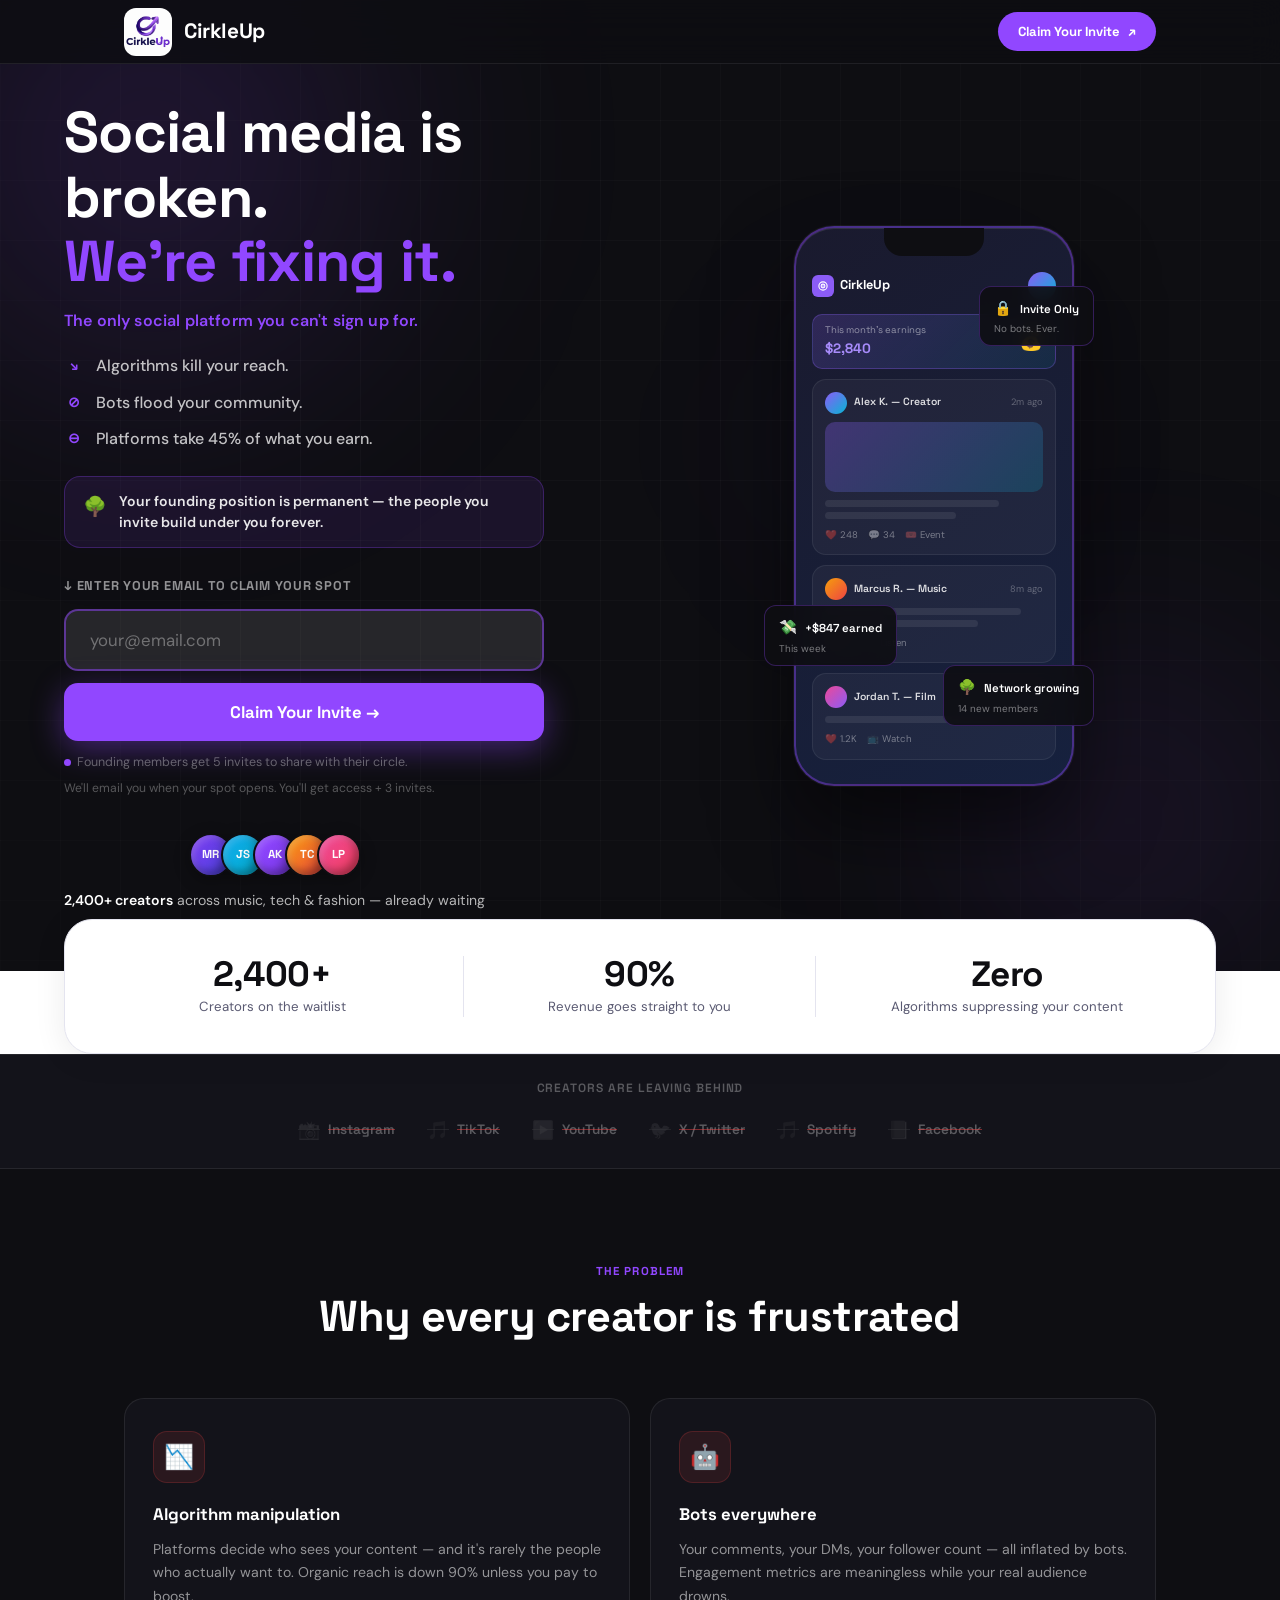
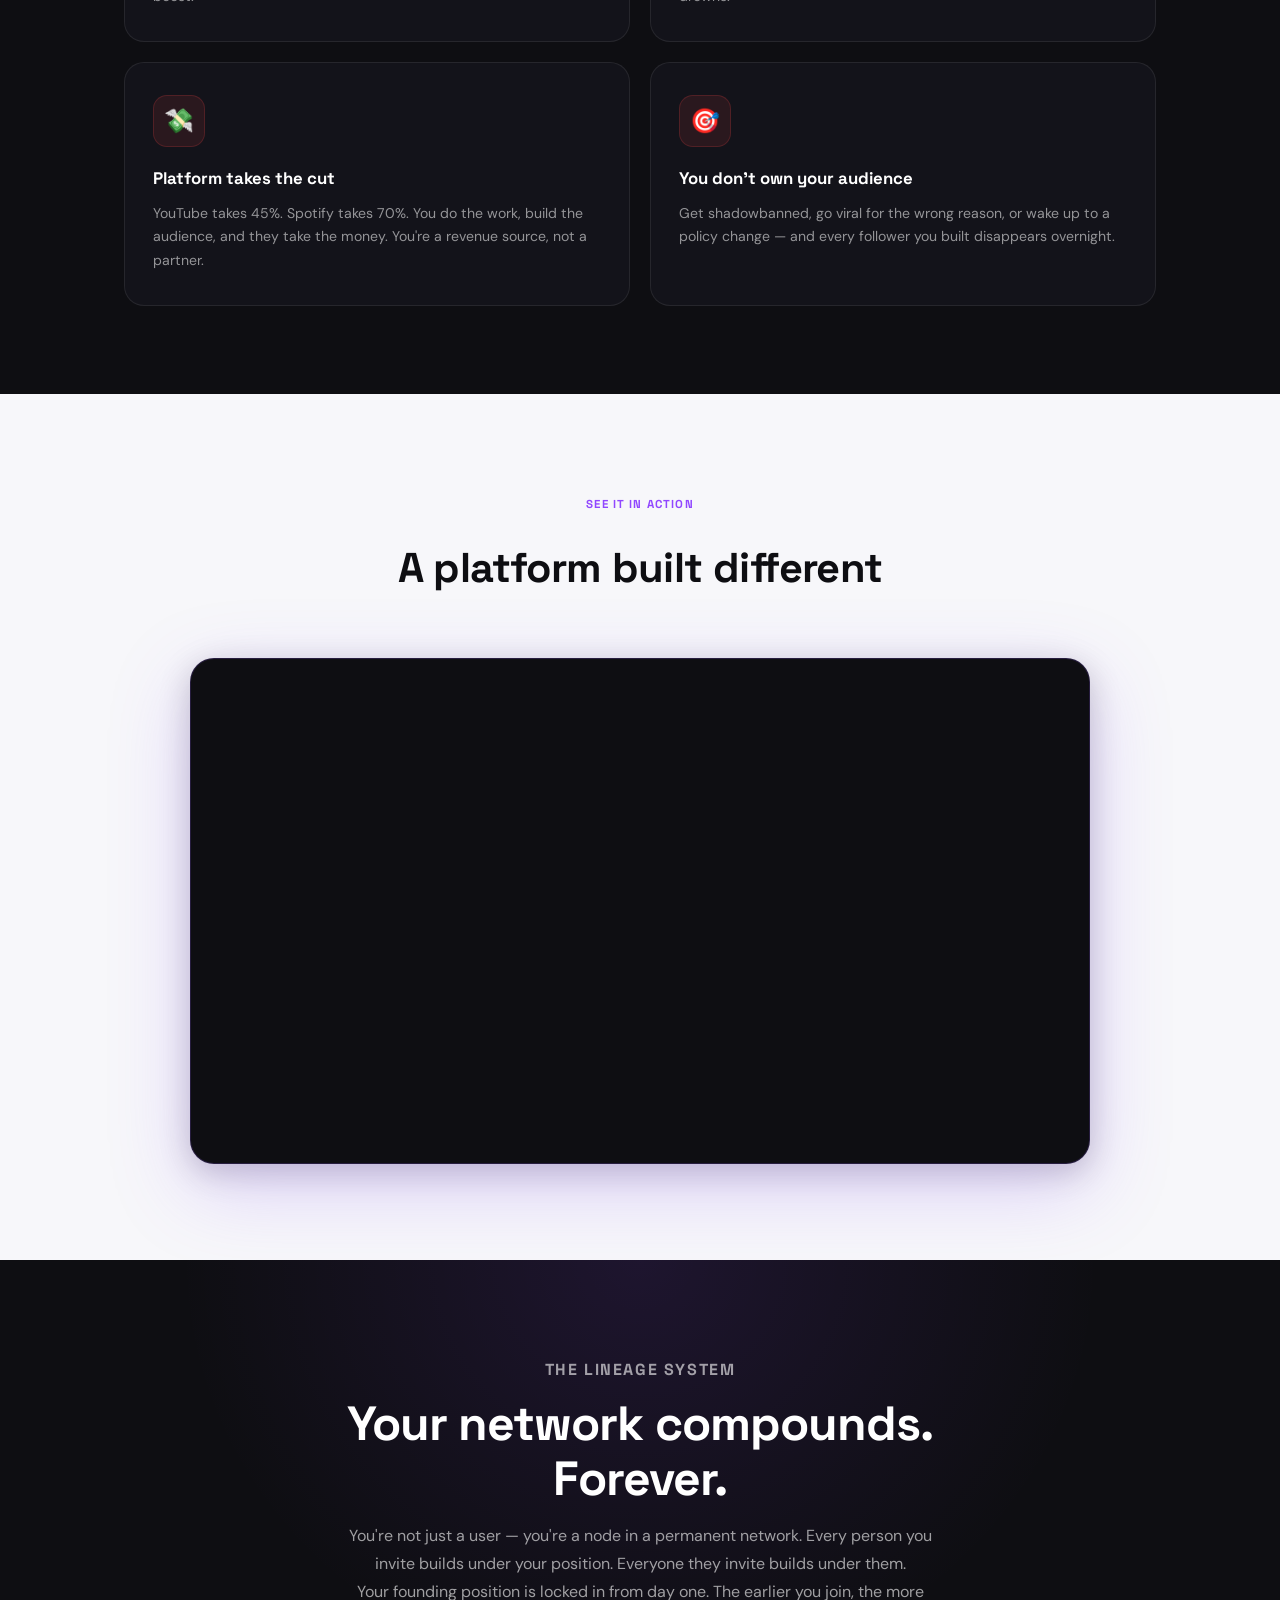
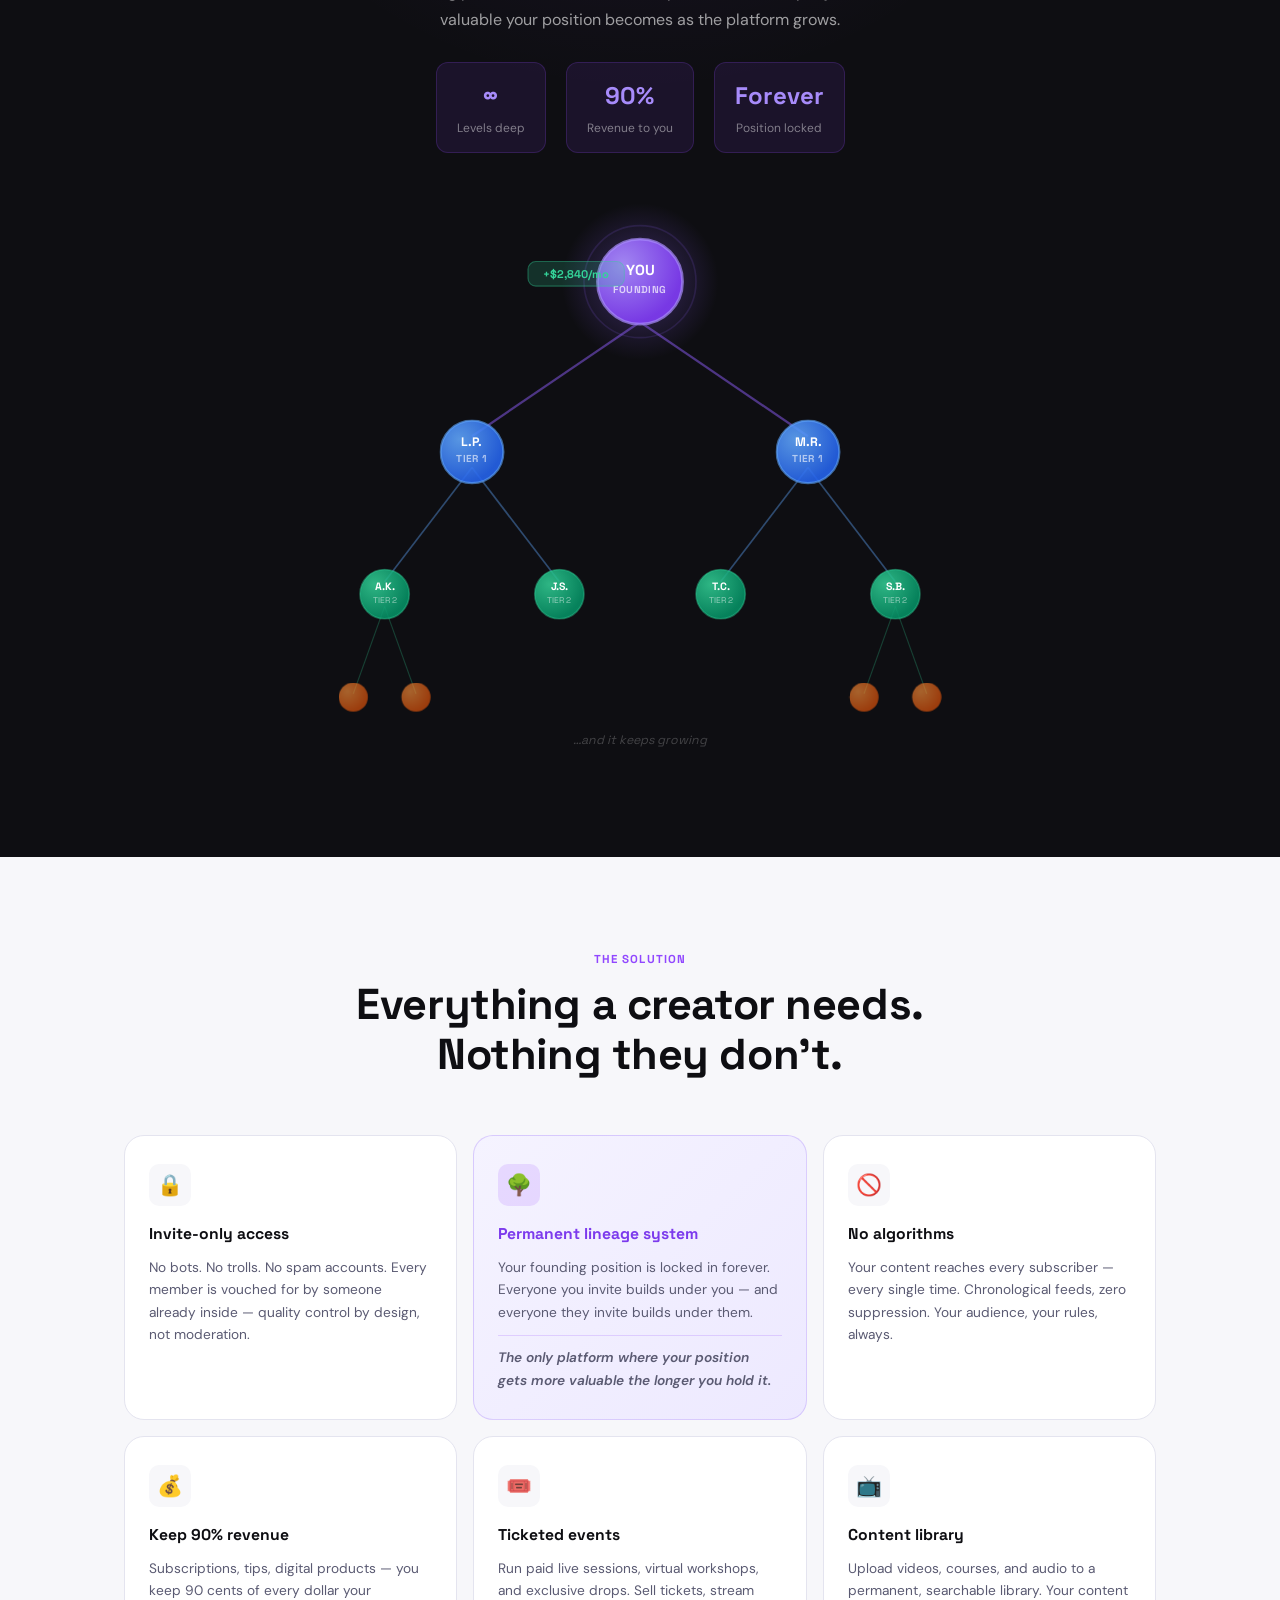
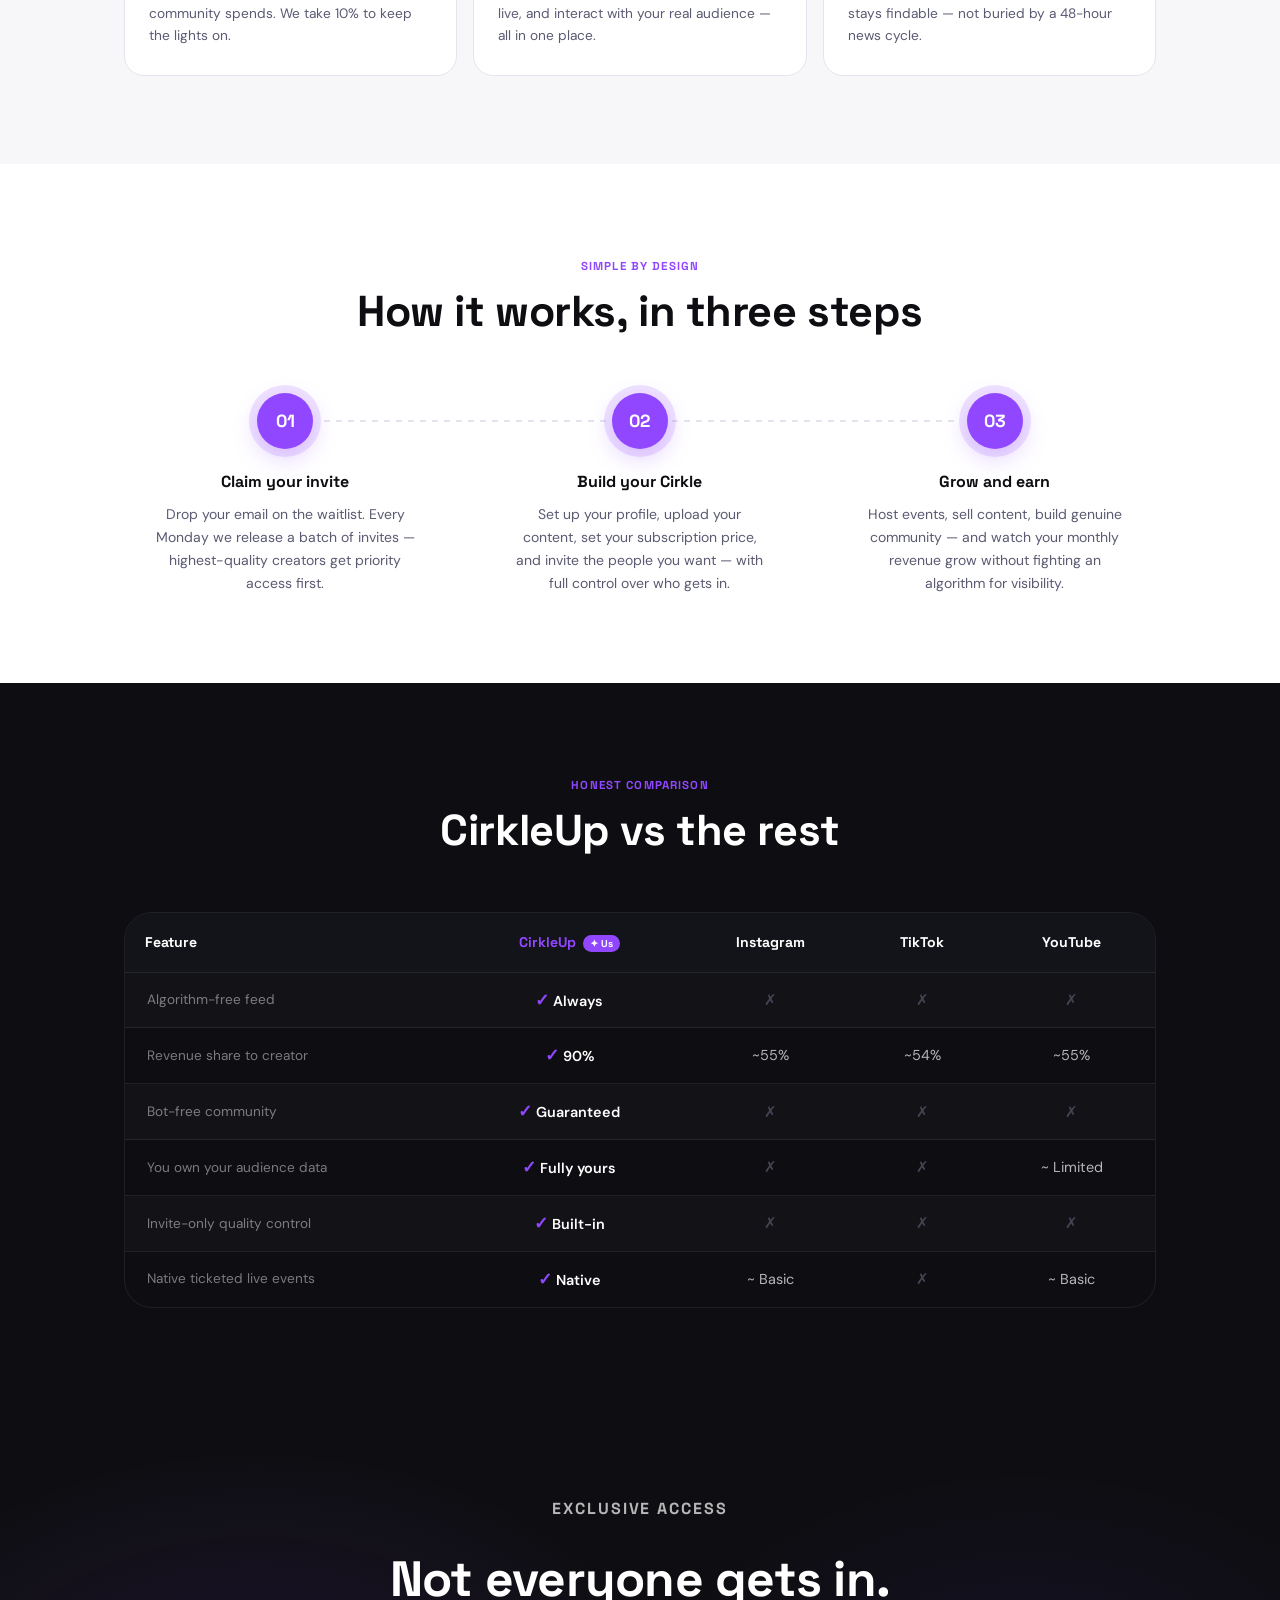
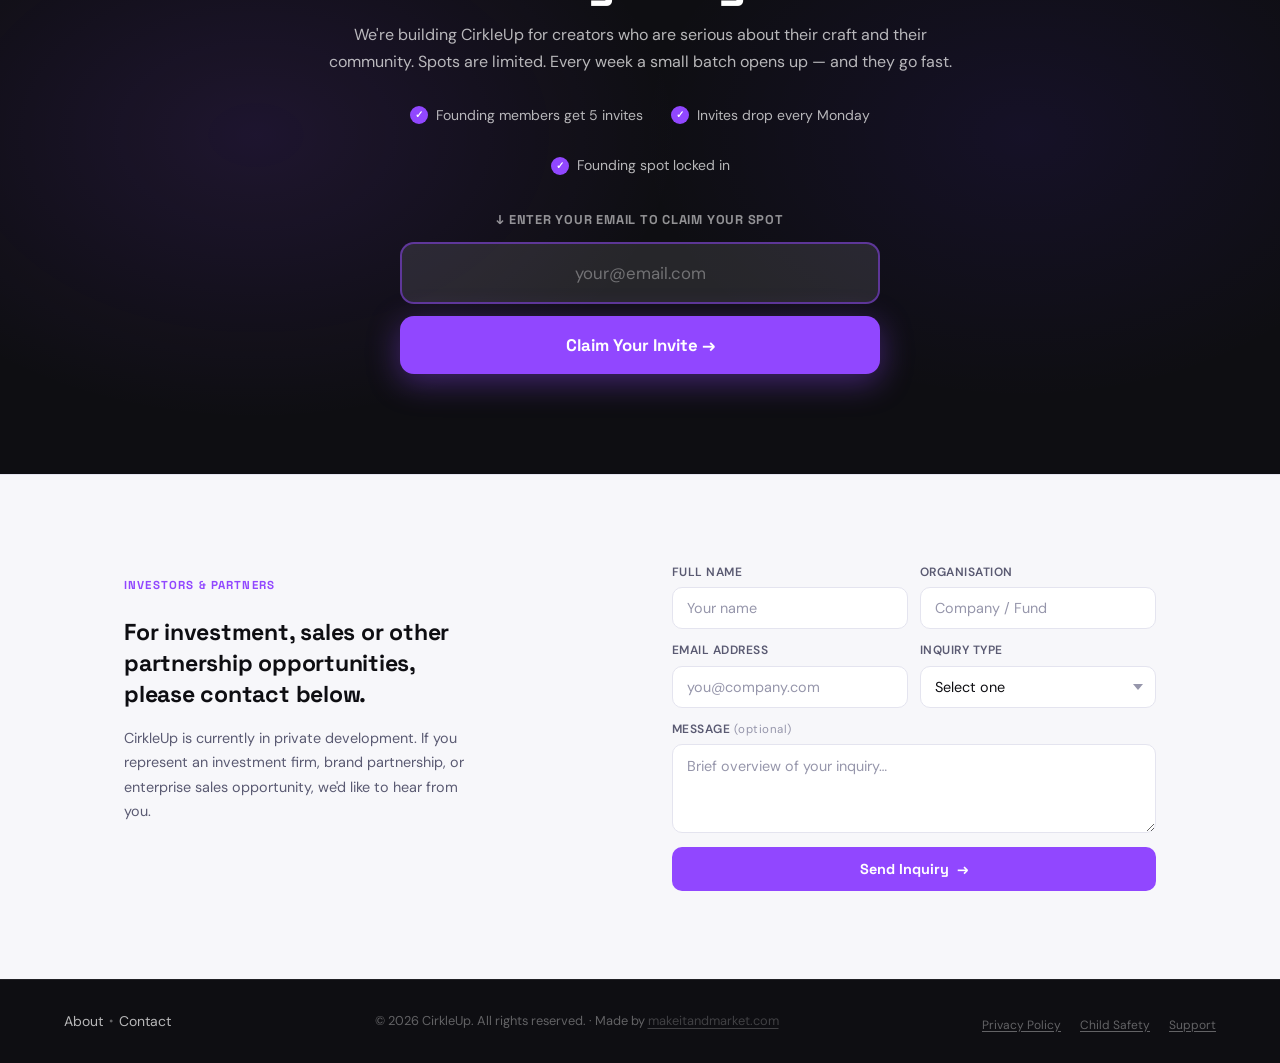
==== index.html @ 6a62c781 "Update video element attributes for autoplay and loop" ====
<!DOCTYPE html>
<html lang="en">
<head>
<meta charset="UTF-8"/>
<meta name="viewport" content="width=device-width, initial-scale=1.0"/>
<title>CirkleUp — Social Media, Fixed.</title>
<meta name="description" content="Invite-only. Creator-first. No algorithms. Join 2,400+ creators on the waitlist."/>
<meta property="og:title" content="CirkleUp — Social Media, Fixed."/>
<meta property="og:description" content="The only social platform you can't sign up for. Request your invite."/>
<meta property="og:type" content="website"/>
<link rel="preconnect" href="https://fonts.googleapis.com"/>
<link rel="preconnect" href="https://fonts.gstatic.com" crossorigin/>
<link href="https://fonts.googleapis.com/css2?family=Space+Grotesk:wght@400;500;600;700&family=DM+Sans:opsz,wght@9..40,300;9..40,400;9..40,500;9..40,600&display=swap" rel="stylesheet"/>
<link rel="apple-touch-icon" sizes="180x180" href="/apple-touch-icon.png">
<link rel="icon" type="image/png" sizes="32x32" href="/favicon-32x32.png">
<link rel="icon" type="image/png" sizes="16x16" href="/favicon-16x16.png">
<link rel="manifest" href="/site.webmanifest">
<link rel="stylesheet" href="css/styles.css"/>
<style>

/* ══════════════════════════════════════════
   VISUAL UPGRADE STYLES
══════════════════════════════════════════ */

/* ── Hero Split Layout ── */
.hero {
  min-height: 100vh;
  padding: 100px var(--px) 60px;
  display: grid;
  grid-template-columns: 1fr 1fr;
  align-items: center;
  gap: 24px;
}
.hero-left { display: flex; flex-direction: column; align-items: flex-start; text-align: left; }
.hero-left .hero-mechanism { text-align: left; }
.hero-left .hero-bullets   { text-align: left; }
.hero-left .hero-form-wrap { text-align: left; }
.hero-left .invite-note    { justify-content: flex-start; }
.hero-left .what-next      { text-align: left; }

.hero-right {
  position: relative;
  display: flex;
  align-items: center;
  justify-content: center;
  z-index: 2;
}

/* ── App Preview Mockup ── */
.phone-mockup {
  position: relative;
  width: 280px;
  height: 560px;
  flex-shrink: 0;
}

.phone-frame {
  width: 100%;
  height: 100%;
  border-radius: 40px;
  background: linear-gradient(145deg, #1a1a2e, #16213e);
  border: 2px solid rgba(145,71,255,0.4);
  box-shadow:
    0 0 0 1px rgba(255,255,255,0.05),
    0 40px 80px rgba(0,0,0,0.5),
    inset 0 1px 0 rgba(255,255,255,0.1);
  overflow: hidden;
  position: relative;
}

.phone-notch {
  width: 100px;
  height: 28px;
  background: #0e0e12;
  border-radius: 0 0 18px 18px;
  margin: 0 auto;
  position: relative;
  z-index: 2;
}

.phone-screen {
  padding: 12px 16px 20px;
  height: calc(100% - 28px);
  display: flex;
  flex-direction: column;
  gap: 10px;
  overflow: hidden;
}

.phone-header {
  display: flex;
  align-items: center;
  justify-content: space-between;
  padding: 4px 0;
}

.phone-logo {
  display: flex;
  align-items: center;
  gap: 6px;
  font-family: 'Space Grotesk', sans-serif;
  font-size: 0.8rem;
  font-weight: 700;
  color: #fff;
}

.phone-logo-icon {
  width: 22px;
  height: 22px;
  border-radius: 6px;
  background: #8B5CF6;
  display: grid;
  place-items: center;
}

.phone-logo-icon svg { width: 12px; height: 12px; }

.phone-avatar {
  width: 28px;
  height: 28px;
  border-radius: 50%;
  background: linear-gradient(135deg, #8B5CF6, #06b6d4);
}

/* Feed cards inside phone */
.feed-card {
  background: rgba(255,255,255,0.04);
  border: 1px solid rgba(255,255,255,0.07);
  border-radius: 14px;
  padding: 12px;
  animation: feedSlide 8s ease-in-out infinite;
}

.feed-card:nth-child(2) { animation-delay: 0.3s; }
.feed-card:nth-child(3) { animation-delay: 0.6s; }

@keyframes feedSlide {
  0%, 100% { transform: translateY(0); opacity: 1; }
  45%, 55% { transform: translateY(-2px); opacity: 0.9; }
}

.feed-user {
  display: flex;
  align-items: center;
  gap: 7px;
  margin-bottom: 8px;
}

.feed-av {
  width: 22px;
  height: 22px;
  border-radius: 50%;
  flex-shrink: 0;
}

.feed-name {
  font-size: 0.65rem;
  font-weight: 600;
  color: rgba(255,255,255,0.85);
  font-family: 'Space Grotesk', sans-serif;
}

.feed-time {
  font-size: 0.58rem;
  color: rgba(255,255,255,0.3);
  margin-left: auto;
}

.feed-content-bar {
  height: 7px;
  border-radius: 4px;
  background: rgba(255,255,255,0.08);
  margin-bottom: 5px;
}
.feed-content-bar.w80 { width: 80%; }
.feed-content-bar.w60 { width: 60%; }
.feed-content-bar.w90 { width: 90%; }
.feed-content-bar.w70 { width: 70%; }

.feed-img-placeholder {
  height: 70px;
  border-radius: 10px;
  margin: 8px 0;
  background: linear-gradient(135deg, rgba(139,92,246,0.3), rgba(6,182,212,0.2));
}

.feed-actions {
  display: flex;
  gap: 10px;
  margin-top: 8px;
}

.feed-action {
  font-size: 0.6rem;
  color: rgba(255,255,255,0.4);
  display: flex;
  align-items: center;
  gap: 3px;
}

.feed-earnings-badge {
  background: linear-gradient(135deg, rgba(139,92,246,0.2), rgba(6,182,212,0.1));
  border: 1px solid rgba(139,92,246,0.3);
  border-radius: 10px;
  padding: 8px 12px;
  display: flex;
  align-items: center;
  justify-content: space-between;
}

.feed-earnings-label {
  font-size: 0.6rem;
  color: rgba(255,255,255,0.5);
  font-family: 'Space Grotesk', sans-serif;
}

.feed-earnings-amount {
  font-size: 0.85rem;
  font-weight: 700;
  color: #a78bfa;
  font-family: 'Space Grotesk', sans-serif;
}

/* Floating badges around phone */
.phone-badge {
  position: absolute;
  background: rgba(14,14,18,0.9);
  border: 1px solid rgba(145,71,255,0.3);
  border-radius: 12px;
  padding: 8px 14px;
  backdrop-filter: blur(10px);
  white-space: nowrap;
  animation: floatBadge 4s ease-in-out infinite;
}

.phone-badge--1 {
  top: 60px;
  right: -20px;
  animation-delay: 0s;
}

.phone-badge--2 {
  bottom: 120px;
  left: -30px;
  animation-delay: 1.5s;
}

.phone-badge--3 {
  bottom: 60px;
  right: -20px;
  animation-delay: 3s;
}

@keyframes floatBadge {
  0%, 100% { transform: translateY(0px); }
  50%       { transform: translateY(-8px); }
}

.phone-badge-icon { font-size: 0.9rem; margin-right: 4px; }
.phone-badge-text {
  font-size: 0.72rem;
  font-weight: 600;
  color: #fff;
  font-family: 'Space Grotesk', sans-serif;
}
.phone-badge-sub {
  font-size: 0.62rem;
  color: rgba(255,255,255,0.45);
  display: block;
  margin-top: 1px;
}

/* ── Lineage Tree Section ── */
.lineage-section {
  background: var(--bg-dark);
  padding: 96px 0;
  overflow: hidden;
  position: relative;
}

.lineage-section::before {
  content: '';
  position: absolute; inset: 0;
  background:
    radial-gradient(ellipse 60% 60% at 50% 0%, rgba(145,71,255,0.12) 0%, transparent 60%);
  pointer-events: none;
}

.lineage-inner {
  display: flex;
  flex-direction: column;
  gap: 48px;
  align-items: center;
  position: relative;
  z-index: 1;
}

.lineage-copy { text-align: center; width: 100%; }
.lineage-copy .section-tag { margin-bottom: 12px; }

.lineage-copy h2 {
  font-family: 'Space Grotesk', sans-serif;
  font-size: clamp(2rem, 4vw, 3rem);
  font-weight: 700;
  line-height: 1.15;
  color: #fff;
  margin-bottom: 16px;
  letter-spacing: -0.02em;
}

.lineage-copy p {
  font-size: 1rem;
  color: rgba(255,255,255,0.6);
  line-height: 1.75;
  margin-bottom: 0;
  max-width: 620px;
  margin: 0 auto;
}

.lineage-stats {
  display: flex;
  gap: 20px;
  margin-top: 28px;
  flex-wrap: wrap;
  justify-content: center;
}

.lineage-stat {
  background: rgba(145,71,255,0.1);
  border: 1px solid rgba(145,71,255,0.2);
  border-radius: 12px;
  padding: 14px 20px;
  text-align: center;
}

.lineage-stat-num {
  font-family: 'Space Grotesk', sans-serif;
  font-size: 1.5rem;
  font-weight: 700;
  color: #a78bfa;
  display: block;
}

.lineage-stat-label {
  font-size: 0.75rem;
  color: rgba(255,255,255,0.45);
  display: block;
  margin-top: 3px;
}

/* Tree SVG canvas */
.tree-canvas {
  width: 100%;
  max-width: 900px;
  height: 560px;
  position: relative;
  margin: 0 auto;
}

.tree-canvas svg {
  width: 100%;
  height: 100%;
  overflow: visible;
}

/* Tree node styles */
.tree-node {
  cursor: pointer;
  transition: all 0.3s ease;
}

.tree-node:hover circle { filter: brightness(1.3); }

.node-pulse {
  animation: nodePulse 2.5s ease-in-out infinite;
}

@keyframes nodePulse {
  0%, 100% { opacity: 0.3; r: 24; }
  50%       { opacity: 0; r: 32; }
}

.tree-line {
  stroke-dasharray: 200;
  stroke-dashoffset: 200;
  animation: drawLine 1.5s ease forwards;
}

.tree-line-d1 { animation-delay: 0.3s; }
.tree-line-d2 { animation-delay: 0.6s; }
.tree-line-d3 { animation-delay: 0.9s; }
.tree-line-d4 { animation-delay: 1.2s; }
.tree-line-d5 { animation-delay: 1.5s; }
.tree-line-d6 { animation-delay: 1.8s; }
.tree-line-d7 { animation-delay: 2.1s; }

@keyframes drawLine {
  to { stroke-dashoffset: 0; }
}

.tree-node-appear {
  opacity: 0;
  animation: nodeAppear 0.4s ease forwards;
}

.node-d1 { animation-delay: 0.4s; }
.node-d2 { animation-delay: 0.7s; }
.node-d3 { animation-delay: 1.0s; }
.node-d4 { animation-delay: 1.3s; }
.node-d5 { animation-delay: 1.6s; }
.node-d6 { animation-delay: 1.9s; }
.node-d7 { animation-delay: 2.2s; }

@keyframes nodeAppear {
  from { opacity: 0; transform: scale(0.5); }
  to   { opacity: 1; transform: scale(1); }
}

.tier-badge {
  font-family: 'Space Grotesk', sans-serif;
  font-size: 9px;
  font-weight: 700;
  letter-spacing: 0.04em;
}

/* ── Video Section ── */
.video-section {
  background: var(--bg-soft);
  padding: 96px 0;
}

.video-header {
  text-align: center;
  margin-bottom: 56px;
}

.video-header h2 {
  font-family: 'Space Grotesk', sans-serif;
  font-size: clamp(1.8rem, 3.5vw, 2.6rem);
  font-weight: 700;
  letter-spacing: -0.015em;
  color: var(--ink);
  margin-top: 10px;
}

.video-wrap {
  position: relative;
  max-width: 900px;
  margin: 0 auto;
  border-radius: 24px;
  overflow: hidden;
  box-shadow: 0 24px 80px rgba(139,92,246,0.25), 0 8px 32px rgba(0,0,0,0.2);
  background: var(--bg-dark);
  aspect-ratio: 16/9;
  border: 1px solid rgba(139,92,246,0.2);
}

/* VIDEO PLACEHOLDER — replace with iframe when video is ready */
.video-placeholder {
  width: 100%;
  height: 100%;
  display: flex;
  flex-direction: column;
  align-items: center;
  justify-content: center;
  background: linear-gradient(135deg, #0e0e18 0%, #1a1040 50%, #0e1a1a 100%);
  position: relative;
  cursor: pointer;
}

.video-placeholder::before {
  content: '';
  position: absolute; inset: 0;
  background-image:
    linear-gradient(rgba(255,255,255,0.02) 1px, transparent 1px),
    linear-gradient(90deg, rgba(255,255,255,0.02) 1px, transparent 1px);
  background-size: 40px 40px;
}

.video-play-btn {
  width: 80px;
  height: 80px;
  border-radius: 50%;
  background: rgba(139,92,246,0.9);
  display: grid;
  place-items: center;
  position: relative;
  z-index: 1;
  transition: transform 0.2s ease, background 0.2s;
  box-shadow: 0 0 0 16px rgba(139,92,246,0.15);
  animation: playPulse 2.5s ease-in-out infinite;
}

.video-play-btn:hover {
  transform: scale(1.1);
  background: #8B5CF6;
}

@keyframes playPulse {
  0%, 100% { box-shadow: 0 0 0 16px rgba(139,92,246,0.15); }
  50%       { box-shadow: 0 0 0 24px rgba(139,92,246,0.06); }
}

.video-play-btn svg {
  width: 28px;
  height: 28px;
  margin-left: 4px;
}

.video-placeholder-text {
  margin-top: 20px;
  font-family: 'Space Grotesk', sans-serif;
  font-size: 1rem;
  font-weight: 600;
  color: rgba(255,255,255,0.7);
  position: relative;
  z-index: 1;
}

.video-placeholder-sub {
  font-size: 0.8rem;
  color: rgba(255,255,255,0.35);
  margin-top: 6px;
  position: relative;
  z-index: 1;
}

/* To swap in real video, replace .video-placeholder div with:
   <iframe width="100%" height="100%" src="https://www.youtube.com/embed/YOUR_VIDEO_ID"
   title="CirkleUp" frameborder="0" allowfullscreen></iframe>
*/

/* ── Enhanced Problem Cards ── */
.problem-grid {
  display: grid;
  grid-template-columns: repeat(2, 1fr);
  gap: 20px;
}

.problem-card {
  background: var(--bg-dark2);
  border: 1px solid var(--border-d);
  border-radius: var(--r-lg);
  padding: 32px 28px;
  color: #fff;
  transition: border-color 0.22s, box-shadow 0.22s, transform 0.22s;
  position: relative;
  overflow: hidden;
}

.problem-card::before {
  content: '';
  position: absolute;
  top: 0; left: 0; right: 0;
  height: 2px;
  background: linear-gradient(90deg, transparent, rgba(239,68,68,0.5), transparent);
  opacity: 0;
  transition: opacity 0.3s;
}

.problem-card:hover::before { opacity: 1; }
.problem-card:hover {
  border-color: rgba(239,68,68,0.3);
  box-shadow: 0 12px 48px rgba(239,68,68,0.08);
  transform: translateY(-4px);
}

.prob-icon-wrap {
  width: 52px;
  height: 52px;
  border-radius: 14px;
  background: rgba(239,68,68,0.1);
  border: 1px solid rgba(239,68,68,0.2);
  display: grid;
  place-items: center;
  font-size: 1.5rem;
  margin-bottom: 18px;
}

.problem-card h3 {
  font-family: 'Space Grotesk', sans-serif;
  font-size: 1.05rem;
  font-weight: 700;
  margin-bottom: 10px;
  color: #fff;
}

.problem-card p {
  font-size: 0.88rem;
  color: rgba(255,255,255,0.55);
  line-height: 1.68;
}

/* ── Enhanced Features Grid ── */
.features-grid {
  display: grid;
  grid-template-columns: repeat(3, 1fr);
  gap: 16px;
  border: none;
  border-radius: 0;
  overflow: visible;
}

.feat-card {
  background: #fff;
  border: 1px solid var(--border);
  border-radius: var(--r-lg);
  padding: 28px 24px;
  transition: box-shadow 0.22s, transform 0.22s, border-color 0.22s;
  position: relative;
  overflow: hidden;
}

.feat-card::after { display: none; }
.feat-card::before { display: none; }

.feat-card:hover {
  box-shadow: 0 12px 40px rgba(139,92,246,0.12);
  transform: translateY(-4px);
  border-color: rgba(139,92,246,0.3);
}

.feat-card--highlight {
  background: linear-gradient(135deg, #f5f3ff, #ede9ff) !important;
  border-color: rgba(139,92,246,0.25) !important;
}

/* ── Social Proof Strip ── */
.platforms-strip {
  background: var(--bg-dark2);
  border-top: 1px solid var(--border-d);
  border-bottom: 1px solid var(--border-d);
  padding: 24px 0;
  overflow: hidden;
}

.platforms-label {
  text-align: center;
  font-size: 0.75rem;
  font-weight: 600;
  letter-spacing: 0.08em;
  text-transform: uppercase;
  color: rgba(255,255,255,0.3);
  margin-bottom: 18px;
  font-family: 'Space Grotesk', sans-serif;
}

.platforms-scroll {
  display: flex;
  gap: 32px;
  align-items: center;
  justify-content: center;
  flex-wrap: wrap;
  padding: 0 var(--px);
}

.platform-item {
  display: flex;
  align-items: center;
  gap: 8px;
  font-family: 'Space Grotesk', sans-serif;
  font-size: 0.85rem;
  font-weight: 600;
  color: rgba(255,255,255,0.3);
  text-decoration: line-through;
  text-decoration-color: rgba(239,68,68,0.5);
}

.platform-item .platform-icon {
  font-size: 1.1rem;
  filter: grayscale(1) opacity(0.4);
}

/* ── Responsive overrides ── */
@media (max-width: 900px) {
  .hero {
    grid-template-columns: 1fr;
    padding: 100px var(--px) 60px;
    text-align: center;
  }
  .hero-left { align-items: center; }
  .hero-left .invite-note { justify-content: center; }
  .hero-right { display: none; }
  .lineage-inner { grid-template-columns: 1fr; gap: 48px; }
  .problem-grid { grid-template-columns: 1fr; }
  .features-grid { grid-template-columns: repeat(2,1fr); }
}

@media (max-width: 600px) {
  .features-grid { grid-template-columns: 1fr; }
}
</style>
</head>
<body>


<!-- ═══════════════════════════════════════════
     NAV
═══════════════════════════════════════════ -->
<header class="nav">
  <div class="wrap nav-inner">
    <a href="#" class="nav-logo">
      <img src="/apple-touch-icon.png" alt="CirkleUp logo" style="width:48px;height:48px;border-radius:12px;object-fit:cover;display:block;flex-shrink:0;"/>
      CirkleUp
    </a>
    <a href="#waitlist" class="btn btn-primary btn-sm">
      Claim Your Invite <span class="arr">↗</span>
    </a>
  </div>
</header>


<!-- ═══════════════════════════════════════════
     HERO — Split layout with phone mockup
═══════════════════════════════════════════ -->
<section class="hero" id="home">
  <div class="hero-bg">
    <div class="hero-grid"></div>
    <div class="hero-orb hero-orb-1"></div>
    <div class="hero-orb hero-orb-2"></div>
    <div class="hero-orb hero-orb-3"></div>
  </div>

  <!-- Left: copy + form -->
  <div class="hero-left hero-content">

    <h1>Social media is broken.<br><span class="accent">We're fixing it.</span></h1>

    <p class="hero-mechanism">The only social platform you can't sign up for.</p>

    <ul class="hero-bullets">
      <li><span class="hb-icon" aria-hidden="true">↘</span>Algorithms kill your reach.</li>
      <li><span class="hb-icon" aria-hidden="true">⊘</span>Bots flood your community.</li>
      <li><span class="hb-icon" aria-hidden="true">⊖</span>Platforms take 45% of what you earn.</li>
    </ul>

    <div class="lineage-callout">
      <span class="lineage-icon">🌳</span>
      <p>Your founding position is permanent — the people you invite build under you forever.</p>
    </div>

    <div class="hero-form-wrap" id="waitlist">
      <p style="font-size:0.8rem;font-weight:700;letter-spacing:0.06em;text-transform:uppercase;color:rgba(255,255,255,0.55);margin-bottom:12px;font-family:'Space Grotesk',sans-serif;">↓ Enter your email to claim your spot</p>
      <form class="hero-form" id="heroForm" novalidate style="flex-direction:column;gap:12px;">
        <label for="heroEmail" class="sr-only">Email address</label>
        <input type="email" id="heroEmail" name="email" class="hero-input" placeholder="your@email.com" autocomplete="email" required style="border-radius:14px;padding:18px 24px;font-size:1.05rem;background:rgba(255,255,255,0.1);border:2px solid rgba(145,71,255,0.5);"/>
        <button type="submit" class="btn btn-primary btn-lg" id="heroBtn" style="border-radius:14px;width:100%;font-size:1.05rem;padding:18px 24px;justify-content:center;background:#9147ff;box-shadow:0 8px 32px rgba(145,71,255,0.4);">
          Claim Your Invite →
        </button>
      </form>
      <span class="input-err" id="heroErr"></span>
      <p class="invite-note" style="margin-top:12px;">Founding members get 5 invites to share with their circle.</p>
      <p class="what-next">We'll email you when your spot opens. You'll get access + 3 invites.</p>
    </div>

    <div class="social-proof">
      <div class="avatar-stack">
        <div class="av av-1">MR</div>
        <div class="av av-2">JS</div>
        <div class="av av-3">AK</div>
        <div class="av av-4">TC</div>
        <div class="av av-5">LP</div>
      </div>
      <p class="proof-text">
        <strong>2,400+ creators</strong> across music, tech &amp; fashion — already waiting
      </p>
    </div>

  </div>

  <!-- Right: phone mockup -->
  <div class="hero-right">
    <div class="phone-mockup">
      <div class="phone-frame">
        <div class="phone-notch"></div>
        <div class="phone-screen">

          <div class="phone-header">
            <div class="phone-logo">
              <div class="phone-logo-icon">
                <svg viewBox="0 0 16 16" fill="none">
                  <circle cx="8" cy="8" r="5.5" stroke="white" stroke-width="1.5"/>
                  <circle cx="8" cy="8" r="2.5" stroke="white" stroke-width="1.5"/>
                  <circle cx="8" cy="8" r="1" fill="white"/>
                </svg>
              </div>
              CirkleUp
            </div>
            <div class="phone-avatar"></div>
          </div>

          <!-- Earnings badge -->
          <div class="feed-earnings-badge">
            <div>
              <div class="feed-earnings-label">This month's earnings</div>
              <div class="feed-earnings-amount" id="earningsCounter">$0</div>
            </div>
            <span style="font-size:1.2rem;">💰</span>
          </div>

          <!-- Feed posts -->
          <div class="feed-card">
            <div class="feed-user">
              <div class="feed-av" style="background:linear-gradient(135deg,#8B5CF6,#06b6d4)"></div>
              <span class="feed-name">Alex K. — Creator</span>
              <span class="feed-time">2m ago</span>
            </div>
            <div class="feed-img-placeholder"></div>
            <div class="feed-content-bar w80"></div>
            <div class="feed-content-bar w60"></div>
            <div class="feed-actions">
              <span class="feed-action">❤️ 248</span>
              <span class="feed-action">💬 34</span>
              <span class="feed-action">🎟️ Event</span>
            </div>
          </div>

          <div class="feed-card">
            <div class="feed-user">
              <div class="feed-av" style="background:linear-gradient(135deg,#f59e0b,#ef4444)"></div>
              <span class="feed-name">Marcus R. — Music</span>
              <span class="feed-time">8m ago</span>
            </div>
            <div class="feed-content-bar w90"></div>
            <div class="feed-content-bar w70"></div>
            <div class="feed-actions">
              <span class="feed-action">❤️ 891</span>
              <span class="feed-action">🎵 Listen</span>
            </div>
          </div>

          <div class="feed-card">
            <div class="feed-user">
              <div class="feed-av" style="background:linear-gradient(135deg,#ec4899,#8B5CF6)"></div>
              <span class="feed-name">Jordan T. — Film</span>
              <span class="feed-time">12m ago</span>
            </div>
            <div class="feed-content-bar w80"></div>
            <div class="feed-actions">
              <span class="feed-action">❤️ 1.2K</span>
              <span class="feed-action">📺 Watch</span>
            </div>
          </div>

        </div>
      </div>

      <!-- Floating badges -->
      <div class="phone-badge phone-badge--1">
        <span class="phone-badge-icon">🔒</span>
        <span class="phone-badge-text">Invite Only</span>
        <span class="phone-badge-sub">No bots. Ever.</span>
      </div>
      <div class="phone-badge phone-badge--2">
        <span class="phone-badge-icon">💸</span>
        <span class="phone-badge-text">+$847 earned</span>
        <span class="phone-badge-sub">This week</span>
      </div>
      <div class="phone-badge phone-badge--3">
        <span class="phone-badge-icon">🌳</span>
        <span class="phone-badge-text">Network growing</span>
        <span class="phone-badge-sub">14 new members</span>
      </div>
    </div>
  </div>

</section>


<!-- ═══════════════════════════════════════════
     STATS BAR
═══════════════════════════════════════════ -->
<div class="stats-section">
  <div class="stats-inner reveal">
    <div class="stat">
      <p class="stat-num">2,400+</p>
      <p class="stat-label">Creators on the waitlist</p>
    </div>
    <div class="stat">
      <p class="stat-num">90%</p>
      <p class="stat-label">Revenue goes straight to you</p>
    </div>
    <div class="stat">
      <p class="stat-num">Zero</p>
      <p class="stat-label">Algorithms suppressing your content</p>
    </div>
  </div>
</div>


<!-- ═══════════════════════════════════════════
     PLATFORMS LEAVING BEHIND
═══════════════════════════════════════════ -->
<div class="platforms-strip">
  <p class="platforms-label">Creators are leaving behind</p>
  <div class="platforms-scroll">
    <div class="platform-item"><span class="platform-icon">📸</span> Instagram</div>
    <div class="platform-item"><span class="platform-icon">🎵</span> TikTok</div>
    <div class="platform-item"><span class="platform-icon">▶️</span> YouTube</div>
    <div class="platform-item"><span class="platform-icon">🐦</span> X / Twitter</div>
    <div class="platform-item"><span class="platform-icon">🎵</span> Spotify</div>
    <div class="platform-item"><span class="platform-icon">📘</span> Facebook</div>
  </div>
</div>


<!-- ═══════════════════════════════════════════
     PROBLEM
═══════════════════════════════════════════ -->
<section class="section section--dark" id="problem">
  <div class="wrap">
    <div class="section-header">
      <p class="section-tag reveal">The Problem</p>
      <h2 class="reveal d1" style="color:#fff;">Why every creator is frustrated</h2>
    </div>
    <div class="problem-grid">
      <article class="problem-card reveal">
        <div class="prob-icon-wrap">📉</div>
        <h3>Algorithm manipulation</h3>
        <p>Platforms decide who sees your content — and it's rarely the people who actually want to. Organic reach is down 90% unless you pay to boost.</p>
      </article>
      <article class="problem-card reveal d1">
        <div class="prob-icon-wrap">🤖</div>
        <h3>Bots everywhere</h3>
        <p>Your comments, your DMs, your follower count — all inflated by bots. Engagement metrics are meaningless while your real audience drowns.</p>
      </article>
      <article class="problem-card reveal d2">
        <div class="prob-icon-wrap">💸</div>
        <h3>Platform takes the cut</h3>
        <p>YouTube takes 45%. Spotify takes 70%. You do the work, build the audience, and they take the money. You're a revenue source, not a partner.</p>
      </article>
      <article class="problem-card reveal d3">
        <div class="prob-icon-wrap">🎯</div>
        <h3>You don't own your audience</h3>
        <p>Get shadowbanned, go viral for the wrong reason, or wake up to a policy change — and every follower you built disappears overnight.</p>
      </article>
    </div>
  </div>
</section>


<!-- ═══════════════════════════════════════════
     VIDEO PREVIEW
═══════════════════════════════════════════ -->
<section class="video-section" id="preview">
  <div class="wrap">
    <div class="video-header reveal">
      <p class="section-tag">See it in action</p>
      <h2>A platform built different</h2>
    </div>
    <div class="video-wrap reveal d1">
     <video
  width="100%"
  height="100%"
  autoplay
  muted
  loop
  playsinline
  preload="auto"
  style="display:block;width:100%;height:100%;object-fit:cover;">
  <source src="/cirkleUp.mp4" type="video/mp4"/>
  Your browser does not support the video tag.
</video>
    </div>
    </div>
</section>


<!-- ═══════════════════════════════════════════
     LINEAGE TREE
═══════════════════════════════════════════ -->
<section class="lineage-section" id="lineage">
  <div class="wrap">
    <div class="lineage-inner">

      <div class="lineage-copy reveal">
        <p class="section-tag">The Lineage System</p>
        <h2>Your network compounds.<br>Forever.</h2>
        <p>You're not just a user — you're a node in a permanent network. Every person you invite builds under your position. Everyone they invite builds under them.</p>
        <p>Your founding position is locked in from day one. The earlier you join, the more valuable your position becomes as the platform grows.</p>
        <div class="lineage-stats">
          <div class="lineage-stat">
            <span class="lineage-stat-num">∞</span>
            <span class="lineage-stat-label">Levels deep</span>
          </div>
          <div class="lineage-stat">
            <span class="lineage-stat-num">90%</span>
            <span class="lineage-stat-label">Revenue to you</span>
          </div>
          <div class="lineage-stat">
            <span class="lineage-stat-num">Forever</span>
            <span class="lineage-stat-label">Position locked</span>
          </div>
        </div>
      </div>

      <div class="tree-canvas reveal d1">
        <svg viewBox="0 0 600 500" fill="none" xmlns="http://www.w3.org/2000/svg" style="width:100%;height:100%;">
          <defs>
            <radialGradient id="rootGlow" cx="50%" cy="50%" r="50%">
              <stop offset="0%" stop-color="#8B5CF6" stop-opacity="0.35"/>
              <stop offset="100%" stop-color="#8B5CF6" stop-opacity="0"/>
            </radialGradient>
            <radialGradient id="nodeGrad1" cx="30%" cy="30%" r="70%">
              <stop offset="0%" stop-color="#a78bfa"/>
              <stop offset="100%" stop-color="#7c3aed"/>
            </radialGradient>
            <radialGradient id="nodeGrad2" cx="30%" cy="30%" r="70%">
              <stop offset="0%" stop-color="#60a5fa"/>
              <stop offset="100%" stop-color="#2563eb"/>
            </radialGradient>
            <radialGradient id="nodeGrad3" cx="30%" cy="30%" r="70%">
              <stop offset="0%" stop-color="#34d399"/>
              <stop offset="100%" stop-color="#059669"/>
            </radialGradient>
            <radialGradient id="nodeGrad4" cx="30%" cy="30%" r="70%">
              <stop offset="0%" stop-color="#fb923c"/>
              <stop offset="100%" stop-color="#ea580c"/>
            </radialGradient>
          </defs>

          <!-- Root glow -->
          <circle cx="300" cy="72" r="70" fill="url(#rootGlow)"/>

          <!-- Level 1 → Level 2 lines -->
          <line x1="300" y1="108" x2="150" y2="210" stroke="rgba(139,92,246,0.5)" stroke-width="2" stroke-dasharray="5 4" class="tree-line tree-line-d1"/>
          <line x1="300" y1="108" x2="450" y2="210" stroke="rgba(139,92,246,0.5)" stroke-width="2" stroke-dasharray="5 4" class="tree-line tree-line-d2"/>

          <!-- Level 2 → Level 3 lines -->
          <line x1="150" y1="238" x2="72" y2="340" stroke="rgba(96,165,250,0.4)" stroke-width="1.5" stroke-dasharray="4 5" class="tree-line tree-line-d3"/>
          <line x1="150" y1="238" x2="228" y2="340" stroke="rgba(96,165,250,0.4)" stroke-width="1.5" stroke-dasharray="4 5" class="tree-line tree-line-d4"/>
          <line x1="450" y1="238" x2="372" y2="340" stroke="rgba(96,165,250,0.4)" stroke-width="1.5" stroke-dasharray="4 5" class="tree-line tree-line-d5"/>
          <line x1="450" y1="238" x2="528" y2="340" stroke="rgba(96,165,250,0.4)" stroke-width="1.5" stroke-dasharray="4 5" class="tree-line tree-line-d6"/>

          <!-- Level 3 → Level 4 hints -->
          <line x1="72"  y1="362" x2="44"  y2="440" stroke="rgba(52,211,153,0.25)" stroke-width="1" stroke-dasharray="3 6" class="tree-line tree-line-d7"/>
          <line x1="72"  y1="362" x2="100" y2="440" stroke="rgba(52,211,153,0.25)" stroke-width="1" stroke-dasharray="3 6" class="tree-line tree-line-d7"/>
          <line x1="528" y1="362" x2="500" y2="440" stroke="rgba(52,211,153,0.25)" stroke-width="1" stroke-dasharray="3 6" class="tree-line tree-line-d7"/>
          <line x1="528" y1="362" x2="556" y2="440" stroke="rgba(52,211,153,0.25)" stroke-width="1" stroke-dasharray="3 6" class="tree-line tree-line-d7"/>

          <!-- ROOT NODE — You -->
          <g class="tree-node">
            <circle cx="300" cy="72" r="38" fill="url(#nodeGrad1)" opacity="0.95"/>
            <circle cx="300" cy="72" r="38" stroke="rgba(167,139,250,0.7)" stroke-width="2.5" fill="none"/>
            <circle cx="300" cy="72" r="50" stroke="rgba(139,92,246,0.15)" stroke-width="1.5" fill="none" class="node-pulse"/>
            <text x="300" y="66" text-anchor="middle" fill="white" font-size="13" font-family="Space Grotesk" font-weight="700">YOU</text>
            <text x="300" y="82" text-anchor="middle" fill="rgba(255,255,255,0.7)" font-size="9" font-family="Space Grotesk" class="tier-badge">FOUNDING</text>
          </g>

          <!-- Earnings badge -->
          <g class="tree-node-appear node-d2">
            <rect x="200" y="54" width="86" height="22" rx="7" fill="rgba(52,211,153,0.18)" stroke="rgba(52,211,153,0.4)" stroke-width="1"/>
            <text x="243" y="69" text-anchor="middle" fill="#34d399" font-size="10" font-family="Space Grotesk" font-weight="700">+$2,840/mo</text>
          </g>

          <!-- LEVEL 2 — L -->
          <g class="tree-node tree-node-appear node-d2">
            <circle cx="150" cy="224" r="28" fill="url(#nodeGrad2)" opacity="0.9"/>
            <circle cx="150" cy="224" r="28" stroke="rgba(96,165,250,0.6)" stroke-width="2" fill="none"/>
            <text x="150" y="219" text-anchor="middle" fill="white" font-size="11" font-family="Space Grotesk" font-weight="700">L.P.</text>
            <text x="150" y="233" text-anchor="middle" fill="rgba(255,255,255,0.6)" font-size="8.5" font-family="Space Grotesk" class="tier-badge">TIER 1</text>
          </g>

          <!-- LEVEL 2 — R -->
          <g class="tree-node tree-node-appear node-d3">
            <circle cx="450" cy="224" r="28" fill="url(#nodeGrad2)" opacity="0.9"/>
            <circle cx="450" cy="224" r="28" stroke="rgba(96,165,250,0.6)" stroke-width="2" fill="none"/>
            <text x="450" y="219" text-anchor="middle" fill="white" font-size="11" font-family="Space Grotesk" font-weight="700">M.R.</text>
            <text x="450" y="233" text-anchor="middle" fill="rgba(255,255,255,0.6)" font-size="8.5" font-family="Space Grotesk" class="tier-badge">TIER 1</text>
          </g>

          <!-- LEVEL 3 nodes — larger -->
          <g class="tree-node tree-node-appear node-d4">
            <circle cx="72"  cy="351" r="22" fill="url(#nodeGrad3)" opacity="0.85"/>
            <circle cx="72"  cy="351" r="22" stroke="rgba(52,211,153,0.4)" stroke-width="1.5" fill="none"/>
            <text x="72"  y="347" text-anchor="middle" fill="white" font-size="9.5" font-family="Space Grotesk" font-weight="700">A.K.</text>
            <text x="72"  y="359" text-anchor="middle" fill="rgba(255,255,255,0.55)" font-size="7.5" font-family="Space Grotesk">TIER 2</text>
          </g>

          <g class="tree-node tree-node-appear node-d5">
            <circle cx="228" cy="351" r="22" fill="url(#nodeGrad3)" opacity="0.85"/>
            <circle cx="228" cy="351" r="22" stroke="rgba(52,211,153,0.4)" stroke-width="1.5" fill="none"/>
            <text x="228" y="347" text-anchor="middle" fill="white" font-size="9.5" font-family="Space Grotesk" font-weight="700">J.S.</text>
            <text x="228" y="359" text-anchor="middle" fill="rgba(255,255,255,0.55)" font-size="7.5" font-family="Space Grotesk">TIER 2</text>
          </g>

          <g class="tree-node tree-node-appear node-d5">
            <circle cx="372" cy="351" r="22" fill="url(#nodeGrad3)" opacity="0.85"/>
            <circle cx="372" cy="351" r="22" stroke="rgba(52,211,153,0.4)" stroke-width="1.5" fill="none"/>
            <text x="372" y="347" text-anchor="middle" fill="white" font-size="9.5" font-family="Space Grotesk" font-weight="700">T.C.</text>
            <text x="372" y="359" text-anchor="middle" fill="rgba(255,255,255,0.55)" font-size="7.5" font-family="Space Grotesk">TIER 2</text>
          </g>

          <g class="tree-node tree-node-appear node-d6">
            <circle cx="528" cy="351" r="22" fill="url(#nodeGrad3)" opacity="0.85"/>
            <circle cx="528" cy="351" r="22" stroke="rgba(52,211,153,0.4)" stroke-width="1.5" fill="none"/>
            <text x="528" y="347" text-anchor="middle" fill="white" font-size="9.5" font-family="Space Grotesk" font-weight="700">S.B.</text>
            <text x="528" y="359" text-anchor="middle" fill="rgba(255,255,255,0.55)" font-size="7.5" font-family="Space Grotesk">TIER 2</text>
          </g>

          <!-- LEVEL 4 hint dots -->
          <g class="tree-node-appear node-d7">
            <circle cx="44"  cy="443" r="13" fill="url(#nodeGrad4)" opacity="0.65"/>
            <circle cx="100" cy="443" r="13" fill="url(#nodeGrad4)" opacity="0.65"/>
            <circle cx="500" cy="443" r="13" fill="url(#nodeGrad4)" opacity="0.65"/>
            <circle cx="556" cy="443" r="13" fill="url(#nodeGrad4)" opacity="0.65"/>
            <text x="300" y="485" text-anchor="middle" fill="rgba(255,255,255,0.22)" font-size="11" font-family="Space Grotesk" font-style="italic">…and it keeps growing</text>
          </g>

        </svg>
      </div>
    </div>
  </div>
</section>


<!-- ═══════════════════════════════════════════
     SOLUTION / FEATURES
═══════════════════════════════════════════ -->
<section class="section section--soft" id="features">
  <div class="wrap">
    <div class="section-header">
      <p class="section-tag reveal">The Solution</p>
      <h2 class="reveal d1">Everything a creator needs.<br>Nothing they don't.</h2>
    </div>
    <div class="features-grid">
      <article class="feat-card reveal">
        <div class="feat-icon">🔒</div>
        <h3>Invite-only access</h3>
        <p>No bots. No trolls. No spam accounts. Every member is vouched for by someone already inside — quality control by design, not moderation.</p>
      </article>
      <article class="feat-card feat-card--highlight reveal d1">
        <div class="feat-icon">🌳</div>
        <h3>Permanent lineage system</h3>
        <p>Your founding position is locked in forever. Everyone you invite builds under you — and everyone they invite builds under them.</p>
        <p class="feat-highlight-line">The only platform where your position gets more valuable the longer you hold it.</p>
      </article>
      <article class="feat-card reveal d2">
        <div class="feat-icon">🚫</div>
        <h3>No algorithms</h3>
        <p>Your content reaches every subscriber — every single time. Chronological feeds, zero suppression. Your audience, your rules, always.</p>
      </article>
      <article class="feat-card reveal d1">
        <div class="feat-icon">💰</div>
        <h3>Keep 90% revenue</h3>
        <p>Subscriptions, tips, digital products — you keep 90 cents of every dollar your community spends. We take 10% to keep the lights on.</p>
      </article>
      <article class="feat-card reveal d2">
        <div class="feat-icon">🎟️</div>
        <h3>Ticketed events</h3>
        <p>Run paid live sessions, virtual workshops, and exclusive drops. Sell tickets, stream live, and interact with your real audience — all in one place.</p>
      </article>
      <article class="feat-card reveal d3">
        <div class="feat-icon">📺</div>
        <h3>Content library</h3>
        <p>Upload videos, courses, and audio to a permanent, searchable library. Your content stays findable — not buried by a 48-hour news cycle.</p>
      </article>
    </div>
  </div>
</section>


<!-- ═══════════════════════════════════════════
     HOW IT WORKS
═══════════════════════════════════════════ -->
<section class="section" id="how-it-works">
  <div class="wrap">
    <div class="section-header">
      <p class="section-tag reveal">Simple by design</p>
      <h2 class="reveal d1">How it works, in three steps</h2>
    </div>
    <div class="steps-grid">
      <div class="step reveal">
        <div class="step-num">01</div>
        <h3>Claim your invite</h3>
        <p>Drop your email on the waitlist. Every Monday we release a batch of invites — highest-quality creators get priority access first.</p>
      </div>
      <div class="step reveal d1">
        <div class="step-num">02</div>
        <h3>Build your Cirkle</h3>
        <p>Set up your profile, upload your content, set your subscription price, and invite the people you want — with full control over who gets in.</p>
      </div>
      <div class="step reveal d2">
        <div class="step-num">03</div>
        <h3>Grow and earn</h3>
        <p>Host events, sell content, build genuine community — and watch your monthly revenue grow without fighting an algorithm for visibility.</p>
      </div>
    </div>
  </div>
</section>


<!-- ═══════════════════════════════════════════
     COMPARISON TABLE
═══════════════════════════════════════════ -->
<section class="section section--dark" id="comparison">
  <div class="wrap">
    <div class="section-header">
      <p class="section-tag reveal">Honest comparison</p>
      <h2 class="reveal d1" style="color:#fff;">CirkleUp vs the rest</h2>
    </div>
    <div class="table-wrap reveal d1">
      <table class="cmp-table">
        <thead>
          <tr>
            <th class="col-feat">Feature</th>
            <th class="col-us">CirkleUp</th>
            <th>Instagram</th>
            <th>TikTok</th>
            <th>YouTube</th>
          </tr>
        </thead>
        <tbody>
          <tr>
            <td class="col-feat">Algorithm-free feed</td>
            <td class="col-us"><span class="ck">✓</span> Always</td>
            <td><span class="cx">✗</span></td>
            <td><span class="cx">✗</span></td>
            <td><span class="cx">✗</span></td>
          </tr>
          <tr>
            <td class="col-feat">Revenue share to creator</td>
            <td class="col-us"><span class="ck">✓</span> 90%</td>
            <td>~55%</td>
            <td>~54%</td>
            <td>~55%</td>
          </tr>
          <tr>
            <td class="col-feat">Bot-free community</td>
            <td class="col-us"><span class="ck">✓</span> Guaranteed</td>
            <td><span class="cx">✗</span></td>
            <td><span class="cx">✗</span></td>
            <td><span class="cx">✗</span></td>
          </tr>
          <tr>
            <td class="col-feat">You own your audience data</td>
            <td class="col-us"><span class="ck">✓</span> Fully yours</td>
            <td><span class="cx">✗</span></td>
            <td><span class="cx">✗</span></td>
            <td>~ Limited</td>
          </tr>
          <tr>
            <td class="col-feat">Invite-only quality control</td>
            <td class="col-us"><span class="ck">✓</span> Built-in</td>
            <td><span class="cx">✗</span></td>
            <td><span class="cx">✗</span></td>
            <td><span class="cx">✗</span></td>
          </tr>
          <tr>
            <td class="col-feat">Native ticketed live events</td>
            <td class="col-us"><span class="ck">✓</span> Native</td>
            <td>~ Basic</td>
            <td><span class="cx">✗</span></td>
            <td>~ Basic</td>
          </tr>
        </tbody>
      </table>
    </div>
  </div>
</section>


<!-- ═══════════════════════════════════════════
     FINAL CTA
═══════════════════════════════════════════ -->
<section class="cta-section" id="cta">
  <div class="cta-bg"></div>
  <div class="cta-inner">
    <p class="cta-eyebrow reveal">Exclusive access</p>
    <h2 class="reveal d1">Not everyone gets in.</h2>
    <p class="reveal d2">We're building CirkleUp for creators who are serious about their craft and their community. Spots are limited. Every week a small batch opens up — and they go fast.</p>
    <div class="cta-checks reveal d2">
      <div class="cta-check"><div class="cta-dot">✓</div>Founding members get 5 invites</div>
      <div class="cta-check"><div class="cta-dot">✓</div>Invites drop every Monday</div>
      <div class="cta-check"><div class="cta-dot">✓</div>Founding spot locked in</div>
    </div>
    <div class="reveal d3">
      <p style="font-size:0.8rem;font-weight:700;letter-spacing:0.06em;text-transform:uppercase;color:rgba(255,255,255,0.55);margin-bottom:12px;font-family:'Space Grotesk',sans-serif;">↓ Enter your email to claim your spot</p>
      <form class="cta-form" id="ctaForm" novalidate style="flex-direction:column;gap:12px;max-width:480px;margin:0 auto;">
        <label for="ctaEmail" class="sr-only">Email address</label>
        <input type="email" id="ctaEmail" name="email" class="hero-input" placeholder="your@email.com" autocomplete="email" required style="border-radius:14px;padding:18px 24px;font-size:1.05rem;background:rgba(255,255,255,0.1);border:2px solid rgba(145,71,255,0.5);text-align:center;"/>
        <button type="submit" class="btn btn-primary btn-lg" id="ctaBtn" style="border-radius:14px;width:100%;font-size:1.05rem;padding:18px 24px;justify-content:center;background:#9147ff;box-shadow:0 8px 32px rgba(145,71,255,0.4);">
          Claim Your Invite →
        </button>
      </form>
      <span class="input-err" id="ctaErr"></span>
    </div>
  </div>
</section>


<!-- ═══════════════════════════════════════════
     INVESTOR & PARTNERSHIP CONTACT
═══════════════════════════════════════════ -->
<section class="contact-section" id="contact">
  <div class="wrap">
    <div class="contact-inner reveal">
      <div class="contact-left">
        <p class="section-tag">Investors &amp; Partners</p>
        <h2 class="contact-headline">For investment, sales or other<br>partnership opportunities,<br>please contact below.</h2>
        <p class="contact-sub">CirkleUp is currently in private development. If you represent an investment firm, brand partnership, or enterprise sales opportunity, we'd like to hear from you.</p>
      </div>
      <div class="contact-right">
        <form class="contact-form" id="contactForm" novalidate>
          <div class="contact-fields">
            <div class="cfield">
              <label for="cName" class="cfield-label">Full name</label>
              <input type="text" id="cName" name="name" class="cinput" placeholder="Your name" autocomplete="name" required/>
            </div>
            <div class="cfield">
              <label for="cOrg" class="cfield-label">Organisation</label>
              <input type="text" id="cOrg" name="organisation" class="cinput" placeholder="Company / Fund" autocomplete="organization"/>
            </div>
            <div class="cfield">
              <label for="cEmail" class="cfield-label">Email address</label>
              <input type="email" id="cEmail" name="email" class="cinput" placeholder="you@company.com" autocomplete="email" required/>
            </div>
            <div class="cfield">
              <label for="cType" class="cfield-label">Inquiry Type</label>
              <select id="cType" name="type" class="cinput cselect">
                <option value="" disabled selected>Select one</option>
                <option value="investment">Investment</option>
                <option value="sales">Sales / Enterprise</option>
                <option value="partnership">Brand Partnership</option>
                <option value="media">Press / Media</option>
                <option value="other">Other</option>
              </select>
            </div>
            <div class="cfield cfield--full">
              <label for="cMsg" class="cfield-label">
                Message <span class="cfield-optional">(optional)</span>
              </label>
              <textarea id="cMsg" name="message" class="cinput ctextarea" placeholder="Brief overview of your inquiry…" rows="3"></textarea>
            </div>
          </div>
          <span class="input-err" id="contactErr"></span>
          <button type="submit" class="btn btn-primary btn-md contact-submit" id="contactBtn">
            Send Inquiry <span class="arr">→</span>
          </button>
        </form>
      </div>
    </div>
  </div>
</section>


<!-- ═══════════════════════════════════════════
     FOOTER
═══════════════════════════════════════════ -->
<footer class="footer">
  <div class="footer-bar">
    <nav class="footer-nav" aria-label="Footer">
      <a href="#">About</a>
      <span class="footer-sep" aria-hidden="true">•</span>
      <a href="#contact">Contact</a>
    </nav>
    <p class="footer-copy">© 2026 CirkleUp. All rights reserved. · Made by <a href="https://makeitandmarket.com" target="_blank" rel="noopener" style="color:inherit;opacity:0.6;text-decoration:underline;text-underline-offset:3px;">makeitandmarket.com</a></p>
    <div style="margin-top:8px;font-size:0.75rem;">
      <a href="/privacy" style="color:rgba(255,255,255,0.35);text-decoration:underline;text-underline-offset:2px;margin-right:16px;">Privacy Policy</a>
      <a href="/child-safety" style="color:rgba(255,255,255,0.35);text-decoration:underline;text-underline-offset:2px;margin-right:16px;">Child Safety</a>
      <a href="/support" style="color:rgba(255,255,255,0.35);text-decoration:underline;text-underline-offset:2px;">Support</a>
    </div>
  </div>
</footer>


<!-- ═══════════════════════════════════════════
     SUCCESS MODAL
═══════════════════════════════════════════ -->
<div class="modal-overlay" id="modal" role="dialog" aria-modal="true" aria-labelledby="modalTitle">
  <div class="modal">
    <button class="modal-close" id="modalClose" aria-label="Close">×</button>
    <div class="modal-ico">🎉</div>
    <h2 id="modalTitle">You're on the list!</h2>
    <p>We've added you to the CirkleUp waitlist. Invites drop every Monday — keep an eye on your inbox.</p>
    <p class="modal-ref" id="modalRef"></p>
    <button class="btn btn-primary btn-md" id="modalCloseBtn">
      Got it — I'll watch my inbox <span class="arr">→</span>
    </button>
  </div>
</div>


<script src="js/main.js"></script>
<script>
/* ── Earnings counter animation in phone mockup ── */
(function() {
  var el = document.getElementById('earningsCounter');
  if (!el) return;
  var target = 2840;
  var duration = 2500;
  var start = null;
  function easeOut(t) { return 1 - Math.pow(1 - t, 3); }
  function tick(now) {
    if (!start) start = now;
    var progress = Math.min((now - start) / duration, 1);
    el.textContent = '$' + Math.round(easeOut(progress) * target).toLocaleString();
    if (progress < 1) requestAnimationFrame(tick);
  }
  // Start when phone is in view
  var io = new IntersectionObserver(function(entries) {
    if (entries[0].isIntersecting) {
      requestAnimationFrame(tick);
      io.disconnect();
    }
  }, { threshold: 0.5 });
  var phone = document.querySelector('.phone-mockup');
  if (phone) io.observe(phone);
})();
</script>
</body>
</html>
---- css/styles.css ----
/* ============================================================
   CIRKLEUP — styles.css
   Design: Deep Purple / Twitch-Discord style
   Fonts: Syne (display) + DM Sans (body)
   ============================================================ */

@import url('https://fonts.googleapis.com/css2?family=Space+Grotesk:wght@400;500;600;700&family=DM+Sans:opsz,wght@9..40,300;9..40,400;9..40,500;9..40,600&display=swap');

/* ── Reset ─────────────────────────────────────────────── */
*, *::before, *::after { box-sizing: border-box; margin: 0; padding: 0; }
html { font-size: 16px; scroll-behavior: smooth; -webkit-font-smoothing: antialiased; }
body { font-family: 'DM Sans', sans-serif; background: #fff; color: #0e0e12; overflow-x: hidden; line-height: 1.6; }
a { text-decoration: none; color: inherit; }
ul, ol { list-style: none; }
button { cursor: pointer; border: none; background: none; font-family: inherit; }
img { max-width: 100%; display: block; }

/* ── Tokens ─────────────────────────────────────────────── */
:root {
  --bg:        #ffffff;
  --bg-soft:   #f7f7fa;
  --bg-dark:   #0e0e12;
  --bg-dark2:  #13131a;
  --bg-dark3:  #1a1a26;

  --ink:       #0e0e12;
  --ink-soft:  #5a5a72;
  --ink-muted: #9696ab;
  --ink-w:     #ffffff;
  --ink-ws:    rgba(255,255,255,0.70);
  --ink-wm:    rgba(255,255,255,0.35);

  --accent:    #9147ff;
  --accent-lt: #ede9ff;
  --accent-dk: #7c3aed;
  --accent-gl: rgba(145,71,255,0.28);

  --border:    #e4e4ef;
  --border-d:  rgba(255,255,255,0.08);
  --border-dh: rgba(255,255,255,0.16);

  --r-sm:   10px;
  --r-md:   16px;
  --r-lg:   20px;
  --r-xl:   28px;
  --r-pill: 100px;

  --shadow-sm: 0 2px 12px rgba(14,14,18,0.06);
  --shadow-md: 0 4px 32px rgba(14,14,18,0.08);

  --container: 1160px;
  --px: 5%;
}

/* ── Layout ─────────────────────────────────────────────── */
.wrap        { width: 100%; max-width: var(--container); margin: 0 auto; padding: 0 var(--px); }
.section     { padding: 88px 0; }
.section--soft { background: var(--bg-soft); }
.section--dark { background: var(--bg-dark); }
.sr-only     { position: absolute; width: 1px; height: 1px; overflow: hidden; clip: rect(0,0,0,0); white-space: nowrap; }

.section-tag {
  display: inline-block;
  font-family: 'Space Grotesk', sans-serif;
  font-size: 0.72rem; font-weight: 700;
  letter-spacing: 0.1em; text-transform: uppercase;
  color: var(--accent); margin-bottom: 12px;
}
.section-header { text-align: center; margin-bottom: 56px; }
.section-header h2 {
  font-family: 'Space Grotesk', sans-serif;
  font-size: clamp(1.8rem, 3.5vw, 2.7rem);
  font-weight: 700; line-height: 1.15; letter-spacing: -0.01em;
}
.section-header h2 em       { font-style: normal; }
.section-header h2 em.on-dark { font-style: normal; }

/* ── Buttons ─────────────────────────────────────────────── */
.btn {
  display: inline-flex; align-items: center; justify-content: center; gap: 8px;
  font-family: 'Space Grotesk', sans-serif; font-weight: 700; border-radius: var(--r-pill);
  transition: all 0.22s ease; white-space: nowrap; cursor: pointer;
}
.btn:active { transform: scale(0.97) !important; }
.btn .arr   { display: inline-block; transition: transform 0.18s ease; }
.btn:hover .arr { transform: translateX(3px); }

.btn-sm  { font-size: 0.82rem; padding: 9px 20px; }
.btn-md  { font-size: 0.9rem;  padding: 13px 28px; }
.btn-lg  { font-size: 1rem;    padding: 15px 34px; }

.btn-primary       { background: var(--accent); color: #fff; }
.btn-primary:hover { background: var(--accent-dk); transform: translateY(-2px); box-shadow: 0 8px 28px var(--accent-gl); }
.btn-outline-w       { background: transparent; border: 1.5px solid var(--border-d); color: #fff; }
.btn-outline-w:hover { border-color: var(--border-dh); transform: translateY(-1px); }

/* ── Nav ─────────────────────────────────────────────────── */
.nav {
  position: fixed; top: 0; left: 0; right: 0; z-index: 100;
  height: 64px; display: flex; align-items: center;
  background: rgba(14,14,18,0.85);
  backdrop-filter: blur(16px); -webkit-backdrop-filter: blur(16px);
  border-bottom: 1px solid var(--border-d);
}
.nav-inner  { display: flex; align-items: center; justify-content: space-between; }
.nav-logo   {
  display: flex; align-items: center; gap: 12px;
  font-family: 'Space Grotesk', sans-serif; font-size: 1.3rem; font-weight: 800;
  color: #fff; letter-spacing: -0.02em;
}
.logo-mark     { width: 38px; height: 38px; border-radius: 10px; background: #8B5CF6; display: grid; place-items: center; flex-shrink: 0; overflow: hidden; padding: 5px; }
.logo-mark svg { width: 16px; height: 16px; }

/* ── Hero ────────────────────────────────────────────────── */
.hero {
  background: var(--bg-dark);
  padding: 96px var(--px) 72px;
  position: relative; overflow: hidden;
  display: flex; align-items: center; justify-content: center;
}
.hero-bg   { position: absolute; inset: 0; pointer-events: none; }
.hero-grid {
  position: absolute; inset: 0;
  background-image:
    linear-gradient(rgba(255,255,255,0.025) 1px, transparent 1px),
    linear-gradient(90deg, rgba(255,255,255,0.025) 1px, transparent 1px);
  background-size: 60px 60px;
  mask-image: radial-gradient(ellipse 100% 100% at 50% 50%, black 30%, transparent 100%);
}
.hero-orb { position: absolute; border-radius: 50%; filter: blur(100px); }
.hero-orb-1 { width: 700px; height: 700px; background: radial-gradient(circle, rgba(145,71,255,0.18) 0%, transparent 70%); top: -200px; left: -200px; }
.hero-orb-2 { width: 500px; height: 500px; background: radial-gradient(circle, rgba(145,71,255,0.12) 0%, transparent 70%); bottom: -100px; right: -100px; }
.hero-orb-3 { width: 300px; height: 300px; background: radial-gradient(circle, rgba(100,50,255,0.10) 0%, transparent 70%); top: 30%; right: 18%; }

.hero-content {
  position: relative; z-index: 2;
  max-width: 680px; text-align: center;
  display: flex; flex-direction: column; align-items: center;
}

/* Badge */
.hero-badge {
  display: inline-flex; align-items: center; gap: 8px;
  background: rgba(255,255,255,0.07); border: 1px solid var(--border-d);
  border-radius: var(--r-pill); padding: 6px 16px;
  font-size: 0.8rem; font-weight: 600; color: var(--ink-ws);
  margin-bottom: 22px;
  animation: fadeUp 0.6s ease 0.05s both;
}
.badge-dot {
  width: 7px; height: 7px; border-radius: 50%; background: var(--accent);
  animation: pulseDot 2s ease-in-out infinite;
}

/* H1 */
.hero h1 {
  font-family: 'Space Grotesk', sans-serif;
  font-size: clamp(2.2rem, 4.8vw, 3.6rem);
  font-weight: 700; line-height: 1.12; letter-spacing: -0.012em;
  color: #fff; margin-bottom: 14px;
  animation: fadeUp 0.7s ease 0.12s both;
}
.hero h1 .accent { color: var(--accent); }

/* Mechanism line */
.hero-mechanism {
  font-size: 1rem; font-weight: 600; color: var(--accent);
  letter-spacing: 0.01em; margin-bottom: 20px;
  animation: fadeUp 0.6s ease 0.2s both;
}

/* Bullet list */
.hero-bullets {
  list-style: none; display: flex; flex-direction: column; gap: 11px;
  text-align: left; width: 100%; max-width: 400px; margin-bottom: 24px;
  animation: fadeUp 0.7s ease 0.26s both;
}
.hero-bullets li {
  display: flex; align-items: center; gap: 12px;
  font-size: 1rem; font-weight: 500; color: rgba(255,255,255,0.75);
}
.hb-icon {
  font-size: 0.85rem; flex-shrink: 0; color: var(--accent);
  font-weight: 700; width: 20px; text-align: center;
  font-family: 'Space Grotesk', sans-serif;
}

/* Lineage callout */
.lineage-callout {
  display: flex; align-items: flex-start; gap: 12px;
  background: rgba(145,71,255,0.10); border: 1px solid rgba(145,71,255,0.28);
  border-radius: var(--r-md); padding: 14px 18px;
  max-width: 480px; width: 100%; margin-bottom: 28px;
  text-align: left;
  animation: fadeUp 0.7s ease 0.32s both;
}
.lineage-icon { font-size: 1.2rem; flex-shrink: 0; margin-top: 1px; }
.lineage-callout p {
  font-size: 0.88rem; font-weight: 600;
  color: rgba(255,255,255,0.9); line-height: 1.5;
}

/* Form */
.hero-form-wrap { width: 100%; max-width: 480px; animation: fadeUp 0.7s ease 0.38s both; }
.hero-form      { display: flex; gap: 8px; width: 100%; }

.hero-input {
  flex: 1; background: rgba(255,255,255,0.08);
  border: 1px solid var(--border-d); border-radius: var(--r-pill);
  padding: 13px 22px; font-family: 'DM Sans', sans-serif; font-size: 0.95rem;
  color: #fff; outline: none;
  transition: border-color 0.2s, box-shadow 0.2s, background 0.2s;
}
.hero-input::placeholder { color: var(--ink-wm); }
.hero-input:focus { border-color: var(--accent); box-shadow: 0 0 0 3px var(--accent-gl); background: rgba(255,255,255,0.12); }
.hero-input.err  { border-color: #ef4444; box-shadow: 0 0 0 3px rgba(239,68,68,0.15); }

.input-err       { font-size: 0.78rem; color: #ef4444; margin-top: 6px; padding-left: 4px; display: none; }
.input-err.show  { display: block; }

.invite-note {
  margin-top: 10px; font-size: 0.78rem; color: var(--ink-wm);
  text-align: center; display: flex; align-items: center; justify-content: center; gap: 6px;
}
.invite-note::before {
  content: ''; width: 7px; height: 7px; border-radius: 50%; background: var(--accent);
  display: inline-block; flex-shrink: 0; animation: pulseDot 2s ease-in-out infinite;
}
.what-next {
  margin-top: 7px; font-size: 0.76rem; color: rgba(255,255,255,0.30);
  text-align: center; line-height: 1.4;
}

/* Social proof avatars */
.social-proof {
  margin-top: 36px; display: flex; flex-direction: column; align-items: center; gap: 12px;
  animation: fadeUp 0.7s ease 0.5s both;
}
.avatar-stack { display: flex; align-items: center; }
.av {
  width: 44px; height: 44px; border-radius: 50%;
  display: grid; place-items: center;
  font-family: 'Space Grotesk', sans-serif; font-size: 0.72rem; font-weight: 700; color: #fff;
  border: 2.5px solid var(--bg-dark); margin-left: -12px; position: relative;
  transition: transform 0.2s cubic-bezier(0.34,1.56,0.64,1);
  box-shadow: inset -4px -4px 8px rgba(0,0,0,0.35), inset 3px 3px 6px rgba(255,255,255,0.18), 0 4px 16px rgba(0,0,0,0.3);
}
.av:first-child { margin-left: 0; }
.av:hover       { transform: translateY(-7px) scale(1.13); z-index: 10; }
.av-1 { background: linear-gradient(135deg,#7c3aed,#4f46e5); }
.av-2 { background: linear-gradient(135deg,#0ea5e9,#06b6d4); }
.av-3 { background: linear-gradient(135deg,#9147ff,#7c3aed); }
.av-4 { background: linear-gradient(135deg,#f59e0b,#ef4444); }
.av-5 { background: linear-gradient(135deg,#ec4899,#f43f5e); }

.proof-text        { font-size: 0.88rem; color: var(--ink-ws); text-align: center; }
.proof-text strong { color: #fff; font-weight: 600; }

/* ── Stats Bar ───────────────────────────────────────────── */
.stats-section { background: var(--bg); padding: 0 var(--px); }
.stats-inner {
  max-width: var(--container); margin: -52px auto 0;
  background: var(--bg); border: 1px solid var(--border);
  border-radius: var(--r-xl); padding: 36px 48px;
  display: grid; grid-template-columns: repeat(3,1fr);
  box-shadow: var(--shadow-md); position: relative; z-index: 10;
}
.stat { text-align: center; border-right: 1px solid var(--border); padding: 0 32px; }
.stat:first-child { padding-left: 0; }
.stat:last-child  { border-right: none; padding-right: 0; }
.stat-num {
  font-family: 'Space Grotesk', sans-serif;
  font-size: 2.2rem; font-weight: 700; letter-spacing: -0.012em;
  color: var(--ink); line-height: 1; margin-bottom: 6px;
}
.stat-label { font-size: 0.83rem; color: var(--ink-soft); line-height: 1.45; }

/* ── Problem Section ─────────────────────────────────────── */
.problem-grid { display: grid; grid-template-columns: repeat(4,1fr); gap: 16px; }
.problem-card {
  background: var(--bg-dark2); border: 1px solid var(--border-d);
  border-radius: var(--r-lg); padding: 28px 24px; color: #fff;
  transition: border-color 0.22s, box-shadow 0.22s, transform 0.22s;
}
.problem-card:hover {
  border-color: rgba(239,68,68,0.35);
  box-shadow: 0 8px 40px rgba(239,68,68,0.09);
  transform: translateY(-4px);
}
.prob-icon { font-size: 1.6rem; display: block; margin-bottom: 14px; }
.problem-card h3 {
  font-family: 'Space Grotesk', sans-serif; font-size: 0.95rem; font-weight: 700;
  margin-bottom: 8px; color: #fff;
}
.problem-card p { font-size: 0.855rem; color: var(--ink-ws); line-height: 1.62; }

/* ── Features Grid ───────────────────────────────────────── */
.features-grid {
  display: grid; grid-template-columns: repeat(3,1fr);
  gap: 2px; border-radius: var(--r-xl); overflow: hidden;
  border: 1px solid var(--border);
}
.feat-card {
  background: #fff; padding: 32px 26px;
  transition: background 0.2s; position: relative; overflow: hidden;
}
.feat-card:not(:nth-child(3n))::after  { content: ''; position: absolute; top: 16px; right: 0; bottom: 16px; width: 1px; background: var(--border); }
.feat-card:not(:nth-child(n+4))::before { content: ''; position: absolute; bottom: 0; left: 16px; right: 16px; height: 1px; background: var(--border); }
.feat-card:hover { background: var(--accent-lt); }

.feat-icon {
  font-size: 1.3rem; width: 42px; height: 42px;
  border-radius: var(--r-sm); background: var(--bg-soft);
  display: grid; place-items: center; margin-bottom: 16px; flex-shrink: 0;
  transition: transform 0.2s cubic-bezier(0.34,1.56,0.64,1), background 0.2s;
  line-height: 1;
}
.feat-card:hover .feat-icon { transform: scale(1.1) rotate(-4deg); background: rgba(145,71,255,0.15); }

.feat-card h3 { font-family: 'Space Grotesk', sans-serif; font-size: 0.98rem; font-weight: 700; margin-bottom: 8px; }
.feat-card p  { font-size: 0.855rem; color: var(--ink-soft); line-height: 1.65; }

.feat-card--highlight                { background: var(--accent-lt) !important; }
.feat-card--highlight .feat-icon     { background: rgba(145,71,255,0.15); }
.feat-card--highlight h3             { color: var(--accent-dk); }
.feat-highlight-line {
  margin-top: 12px; font-size: 0.8rem; font-weight: 600;
  color: var(--accent-dk); font-style: italic;
  border-top: 1px solid rgba(145,71,255,0.2); padding-top: 10px;
}

/* ── How It Works ────────────────────────────────────────── */
.steps-grid {
  display: grid; grid-template-columns: repeat(3,1fr); gap: 32px;
  position: relative;
}
.steps-grid::before {
  content: ''; position: absolute;
  top: 27px; left: calc(16.67% + 28px); right: calc(16.67% + 28px);
  height: 2px;
  background: repeating-linear-gradient(90deg, var(--border) 0, var(--border) 6px, transparent 6px, transparent 12px);
}
.step { text-align: center; position: relative; z-index: 1; }
.step-num {
  width: 56px; height: 56px; border-radius: 50%;
  background: var(--accent); color: #fff;
  font-family: 'Space Grotesk', sans-serif; font-size: 1.1rem; font-weight: 700;
  display: grid; place-items: center; margin: 0 auto 20px;
  box-shadow: 0 0 0 8px rgba(145,71,255,0.15), 0 8px 24px var(--accent-gl);
  transition: transform 0.2s cubic-bezier(0.34,1.56,0.64,1);
}
.step:hover .step-num { transform: scale(1.08); }
.step h3 { font-family: 'Space Grotesk', sans-serif; font-size: 1rem; font-weight: 700; margin-bottom: 8px; }
.step p  { font-size: 0.875rem; color: var(--ink-soft); line-height: 1.65; max-width: 260px; margin: 0 auto; }

/* ── Comparison Table ────────────────────────────────────── */
.table-wrap   { overflow-x: auto; border-radius: var(--r-xl); border: 1px solid var(--border-d); }
.cmp-table    { width: 100%; border-collapse: collapse; font-size: 0.9rem; }
.cmp-table thead { background: var(--bg-dark2); }
.cmp-table th {
  padding: 18px 20px;
  font-family: 'Space Grotesk', sans-serif;
  font-size: 0.88rem; font-weight: 700; color: #fff;
  text-align: center;
  border-bottom: 1px solid var(--border-d);
  white-space: nowrap;
}
.cmp-table th:first-child {
  text-align: left;
  width: 32%;
}
.cmp-table td {
  text-align: center;
}
.cmp-table td.col-feat {
  text-align: left;
}
.cmp-table td.col-us {
  text-align: center;
  font-weight: 600;
  color: #fff;
}
.cmp-table th.col-us { color: var(--accent); }
.cmp-table th.col-us::after {
  content: '✦ Us'; font-size: 0.62rem; background: var(--accent); color: #fff;
  border-radius: 100px; padding: 2px 7px; margin-left: 7px; vertical-align: middle;
}
.cmp-table td {
  padding: 14px 22px; border-bottom: 1px solid var(--border-d);
  color: var(--ink-ws); vertical-align: middle;
}
.cmp-table tr:last-child td                 { border-bottom: none; }
.cmp-table tr:nth-child(odd) td             { background: rgba(255,255,255,0.018); }
.cmp-table td.col-feat                      { font-size: 0.85rem; color: rgba(255,255,255,0.45); }
.cmp-table td.col-us                        { color: #fff; font-weight: 600; }
.ck { color: var(--accent); font-size: 1.05rem; }
.cx { color: #444455; font-size: 0.95rem; }

/* ── Final CTA ───────────────────────────────────────────── */
.cta-section { background: var(--bg-dark); position: relative; overflow: hidden; padding: 100px var(--px); text-align: center; }
.cta-bg {
  position: absolute; inset: 0;
  background:
    radial-gradient(ellipse 55% 70% at 20% 50%, rgba(145,71,255,0.12) 0%, transparent 60%),
    radial-gradient(ellipse 50% 65% at 80% 50%, rgba(100,50,255,0.09) 0%, transparent 60%);
  pointer-events: none;
}
.cta-inner     { position: relative; z-index: 1; max-width: 660px; margin: 0 auto; }
.cta-eyebrow {
  font-family: 'Space Grotesk', sans-serif; font-size: 0.72rem; font-weight: 700;
  letter-spacing: 0.12em; text-transform: uppercase; color: var(--accent); margin-bottom: 14px;
}
.cta-inner h2 {
  font-family: 'Space Grotesk', sans-serif;
  font-size: clamp(2rem,4vw,3.1rem); font-weight: 700;
  letter-spacing: -0.015em; line-height: 1.12; color: #fff; margin-bottom: 16px;
}
.cta-inner p { font-size: 1rem; color: var(--ink-ws); line-height: 1.68; margin-bottom: 28px; }
.cta-checks  { display: flex; justify-content: center; gap: 28px; flex-wrap: wrap; margin-bottom: 32px; }
.cta-check   { display: flex; align-items: center; gap: 8px; font-size: 0.875rem; color: var(--ink-ws); }
.cta-dot     { width: 18px; height: 18px; border-radius: 50%; background: var(--accent); display: grid; place-items: center; color: #fff; font-size: 0.6rem; font-weight: 900; flex-shrink: 0; }
.cta-form    { display: flex; gap: 8px; max-width: 430px; margin: 0 auto; }

/* ── Contact / Investor Section ──────────────────────────── */
.contact-section { background: var(--bg-soft); padding: 88px 0; border-top: 1px solid var(--border); }
.contact-inner {
  display: grid; grid-template-columns: 1fr 1fr;
  gap: 64px; align-items: start;
}
.contact-left { padding-top: 8px; }
.contact-headline {
  font-family: 'Space Grotesk', sans-serif;
  font-size: clamp(1.15rem, 1.8vw, 1.45rem);
  font-weight: 700; line-height: 1.35; letter-spacing: -0.01em;
  color: var(--ink); margin-bottom: 16px; margin-top: 10px;
}
.contact-sub { font-size: 0.9rem; color: var(--ink-soft); line-height: 1.7; max-width: 340px; }

.contact-form   { display: flex; flex-direction: column; gap: 0; }
.contact-fields { display: grid; grid-template-columns: 1fr 1fr; gap: 12px; margin-bottom: 14px; }
.cfield         { display: flex; flex-direction: column; gap: 5px; }
.cfield--full   { grid-column: 1/-1; }
.cfield-label   {
  font-size: 0.75rem; font-weight: 600; color: var(--ink-soft);
  letter-spacing: 0.04em; text-transform: uppercase;
}
.cfield-optional { font-weight: 400; text-transform: none; color: var(--ink-muted); font-size: 0.72rem; }

.cinput {
  background: var(--bg); border: 1px solid var(--border);
  border-radius: var(--r-sm); padding: 11px 14px;
  font-family: 'DM Sans', sans-serif; font-size: 0.9rem;
  color: var(--ink); outline: none; width: 100%;
  transition: border-color 0.2s, box-shadow 0.2s;
}
.cinput::placeholder { color: var(--ink-muted); }
.cinput:focus        { border-color: var(--accent); box-shadow: 0 0 0 3px var(--accent-gl); }

.cselect {
  appearance: none; -webkit-appearance: none; cursor: pointer;
  background-image: url("data:image/svg+xml,%3Csvg xmlns='http://www.w3.org/2000/svg' width='10' height='6' viewBox='0 0 10 6'%3E%3Cpath fill='%239696ab' d='M0 0l5 6 5-6z'/%3E%3C/svg%3E");
  background-repeat: no-repeat; background-position: right 12px center; padding-right: 32px;
}
.ctextarea       { resize: vertical; min-height: 80px; line-height: 1.5; }
.contact-submit  { width: 100%; justify-content: center; border-radius: var(--r-sm); }

/* ── Footer ──────────────────────────────────────────────── */
.footer { background: var(--bg-dark); border-top: 1px solid var(--border-d); padding: 28px var(--px); }
.footer-bar {
  display: flex; align-items: center; justify-content: space-between;
  flex-wrap: wrap; gap: 16px;
  max-width: var(--container); margin: 0 auto;
}
.footer-nav { display: flex; align-items: center; flex-wrap: wrap; gap: 6px; }
.footer-nav a    { font-size: 0.875rem; color: var(--ink-ws); transition: color 0.15s; }
.footer-nav a:hover { color: #fff; }
.footer-sep  { color: var(--ink-wm); font-size: 0.75rem; user-select: none; }
.footer-copy { font-size: 0.8rem; color: var(--ink-wm); }

/* ── Modal ───────────────────────────────────────────────── */
.modal-overlay {
  position: fixed; inset: 0; z-index: 200;
  background: rgba(14,14,18,0.88);
  backdrop-filter: blur(10px); -webkit-backdrop-filter: blur(10px);
  display: grid; place-items: center; padding: 24px;
  opacity: 0; pointer-events: none; transition: opacity 0.25s ease;
}
.modal-overlay.open { opacity: 1; pointer-events: auto; }

.modal {
  background: var(--bg-dark2); border: 1px solid var(--border-d);
  border-radius: var(--r-xl); padding: 48px 40px;
  max-width: 420px; width: 100%; text-align: center; position: relative;
  transform: scale(0.9) translateY(16px);
  transition: transform 0.38s cubic-bezier(0.34,1.56,0.64,1);
}
.modal-overlay.open .modal { transform: scale(1) translateY(0); }

.modal-ico {
  width: 72px; height: 72px; border-radius: 50%;
  background: var(--accent-lt); border: 1px solid rgba(145,71,255,0.25);
  display: grid; place-items: center; font-size: 2rem; margin: 0 auto 20px;
}
.modal h2 {
  font-family: 'Space Grotesk', sans-serif; font-size: 1.55rem; font-weight: 700;
  letter-spacing: -0.012em; color: #fff; margin-bottom: 10px;
}
.modal p { font-size: 0.9rem; color: var(--ink-ws); line-height: 1.65; margin-bottom: 20px; }
.modal-ref {
  font-size: 0.75rem; color: var(--ink-wm);
  padding: 8px 16px; background: var(--bg-dark3); border-radius: var(--r-sm);
  display: inline-block; margin-bottom: 24px;
  font-family: 'Courier New', monospace; letter-spacing: 0.05em;
}
.modal-close {
  position: absolute; top: 16px; right: 16px;
  width: 32px; height: 32px; border-radius: 50%;
  background: rgba(255,255,255,0.06); border: 1px solid var(--border-d);
  display: grid; place-items: center;
  color: var(--ink-ws); font-size: 1.1rem; line-height: 1;
  transition: background 0.15s, color 0.15s;
}
.modal-close:hover { background: rgba(255,255,255,0.13); color: #fff; }

/* ── Scroll Reveal ───────────────────────────────────────── */
.reveal { opacity: 1; transform: none; transition: opacity 0.65s ease, transform 0.65s ease; }
.js-loaded .reveal         { opacity: 0; transform: translateY(24px); }
.js-loaded .reveal.visible { opacity: 1; transform: none; }
.d1 { transition-delay: 0.08s; }
.d2 { transition-delay: 0.16s; }
.d3 { transition-delay: 0.24s; }
.d4 { transition-delay: 0.32s; }

/* ── Keyframes ───────────────────────────────────────────── */
@keyframes fadeUp   { from { opacity: 0; transform: translateY(20px); } to { opacity: 1; transform: none; } }
@keyframes pulseDot { 0%,100% { opacity: 1; transform: scale(1); } 50% { opacity: 0.4; transform: scale(0.75); } }
@keyframes spin     { to { transform: rotate(360deg); } }
.spin { animation: spin 0.75s linear infinite; display: inline-block; }

/* ── Responsive ──────────────────────────────────────────── */
@media (max-width: 1024px) {
  .problem-grid { grid-template-columns: repeat(2,1fr); }
  .features-grid { grid-template-columns: repeat(2,1fr); }
  .stats-inner { padding: 28px; }
}
@media (max-width: 900px) {
  .contact-inner { grid-template-columns: 1fr; gap: 40px; }
  .contact-sub   { max-width: 100%; }
}
@media (max-width: 768px) {
  :root { --px: 6%; }
  .hero { padding: 88px var(--px) 56px; }
  .stats-section { padding: 0 var(--px); }
  .stats-inner {
    grid-template-columns: 1fr; margin-top: -32px;
    padding: 24px; gap: 0; border-radius: var(--r-lg);
  }
  .stat { border-right: none; border-bottom: 1px solid var(--border); padding: 16px 0; }
  .stat:last-child  { border-bottom: none; padding-bottom: 0; }
  .stat:first-child { padding-top: 0; }
  .problem-grid  { grid-template-columns: 1fr; }
  .features-grid { grid-template-columns: 1fr; }
  .steps-grid    { grid-template-columns: 1fr; gap: 28px; }
  .steps-grid::before { display: none; }
  .hero-form  { flex-direction: column; }
  .cta-form   { flex-direction: column; max-width: 100%; }
  .footer-bar { flex-direction: column; text-align: center; }
  .modal      { padding: 32px 24px; }
  .section    { padding: 64px 0; }
  .cta-section { padding: 72px var(--px); }
}
@media (max-width: 600px) {
  .contact-fields { grid-template-columns: 1fr; }
}
@media (max-width: 480px) {
  .av { width: 38px; height: 38px; font-size: 0.65rem; margin-left: -10px; }
  .cta-checks { flex-direction: column; align-items: center; gap: 12px; }
  .stats-inner { margin-top: -20px; }
}
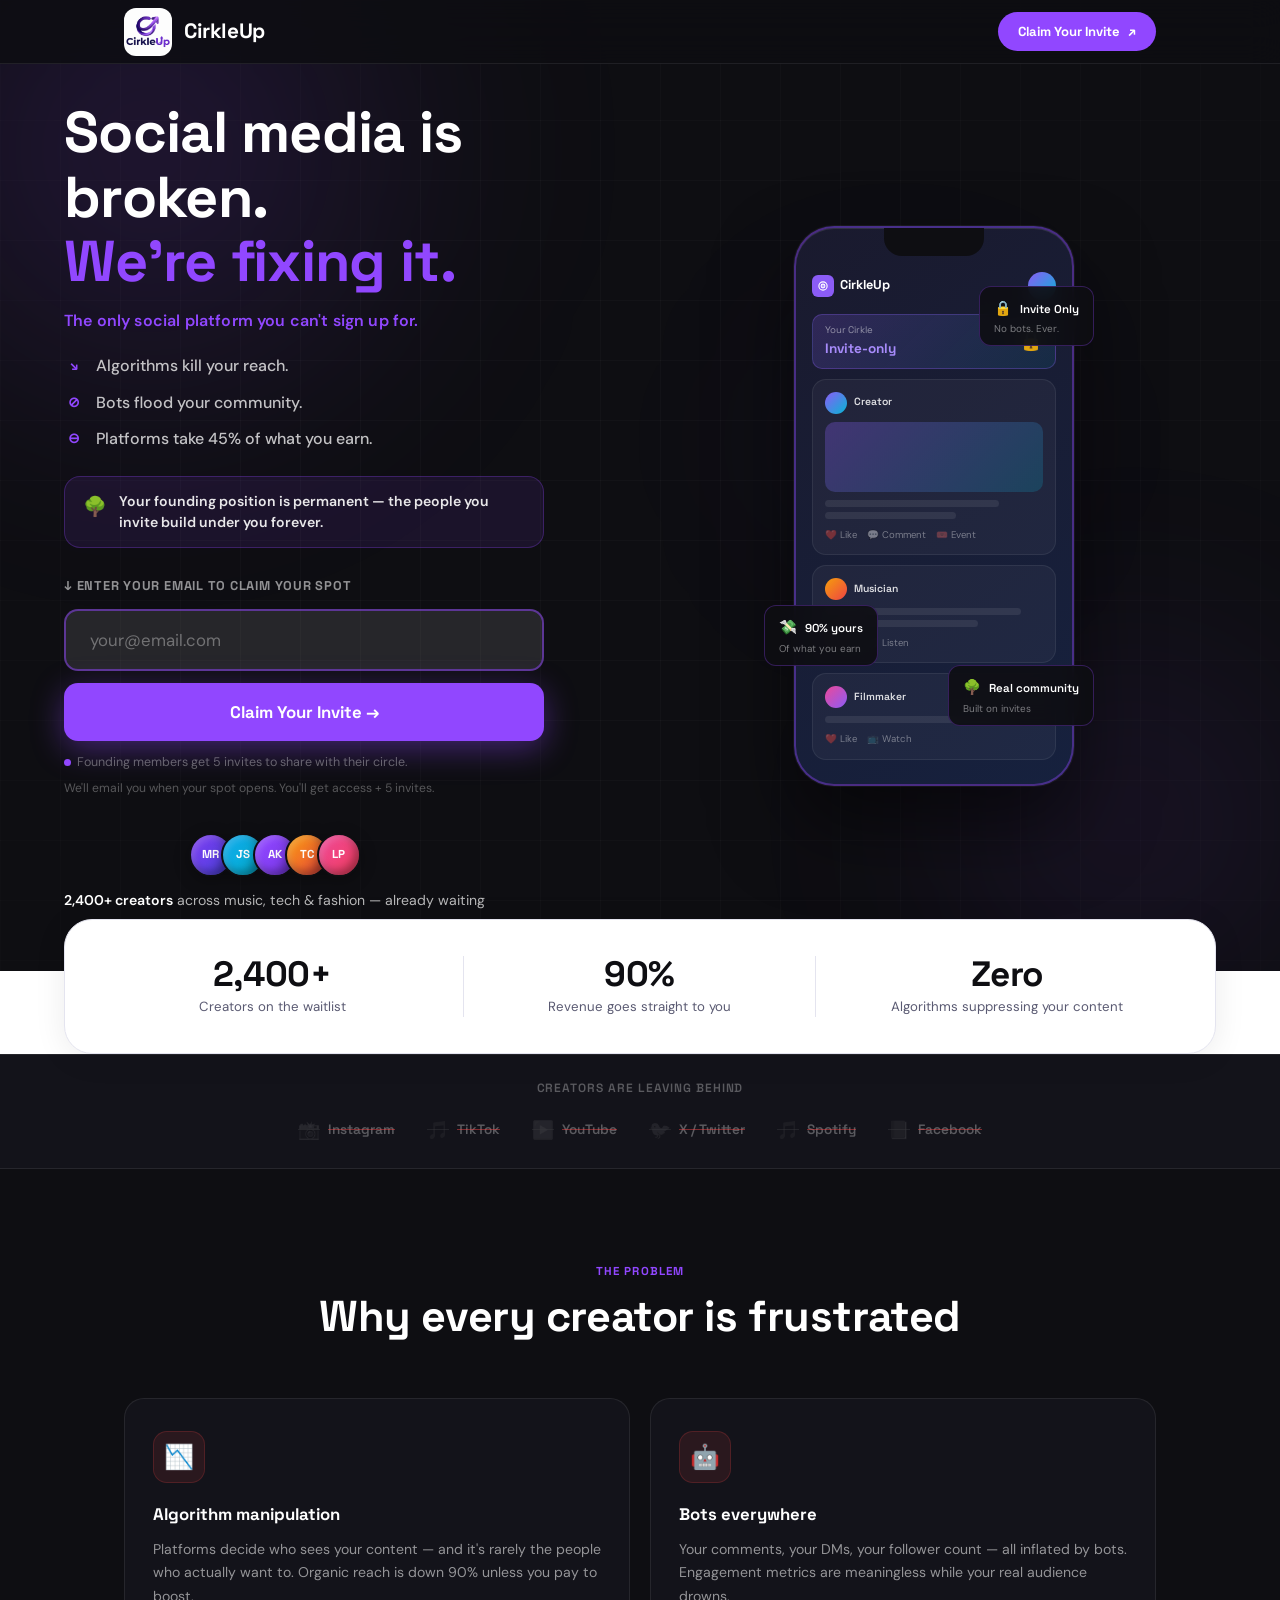
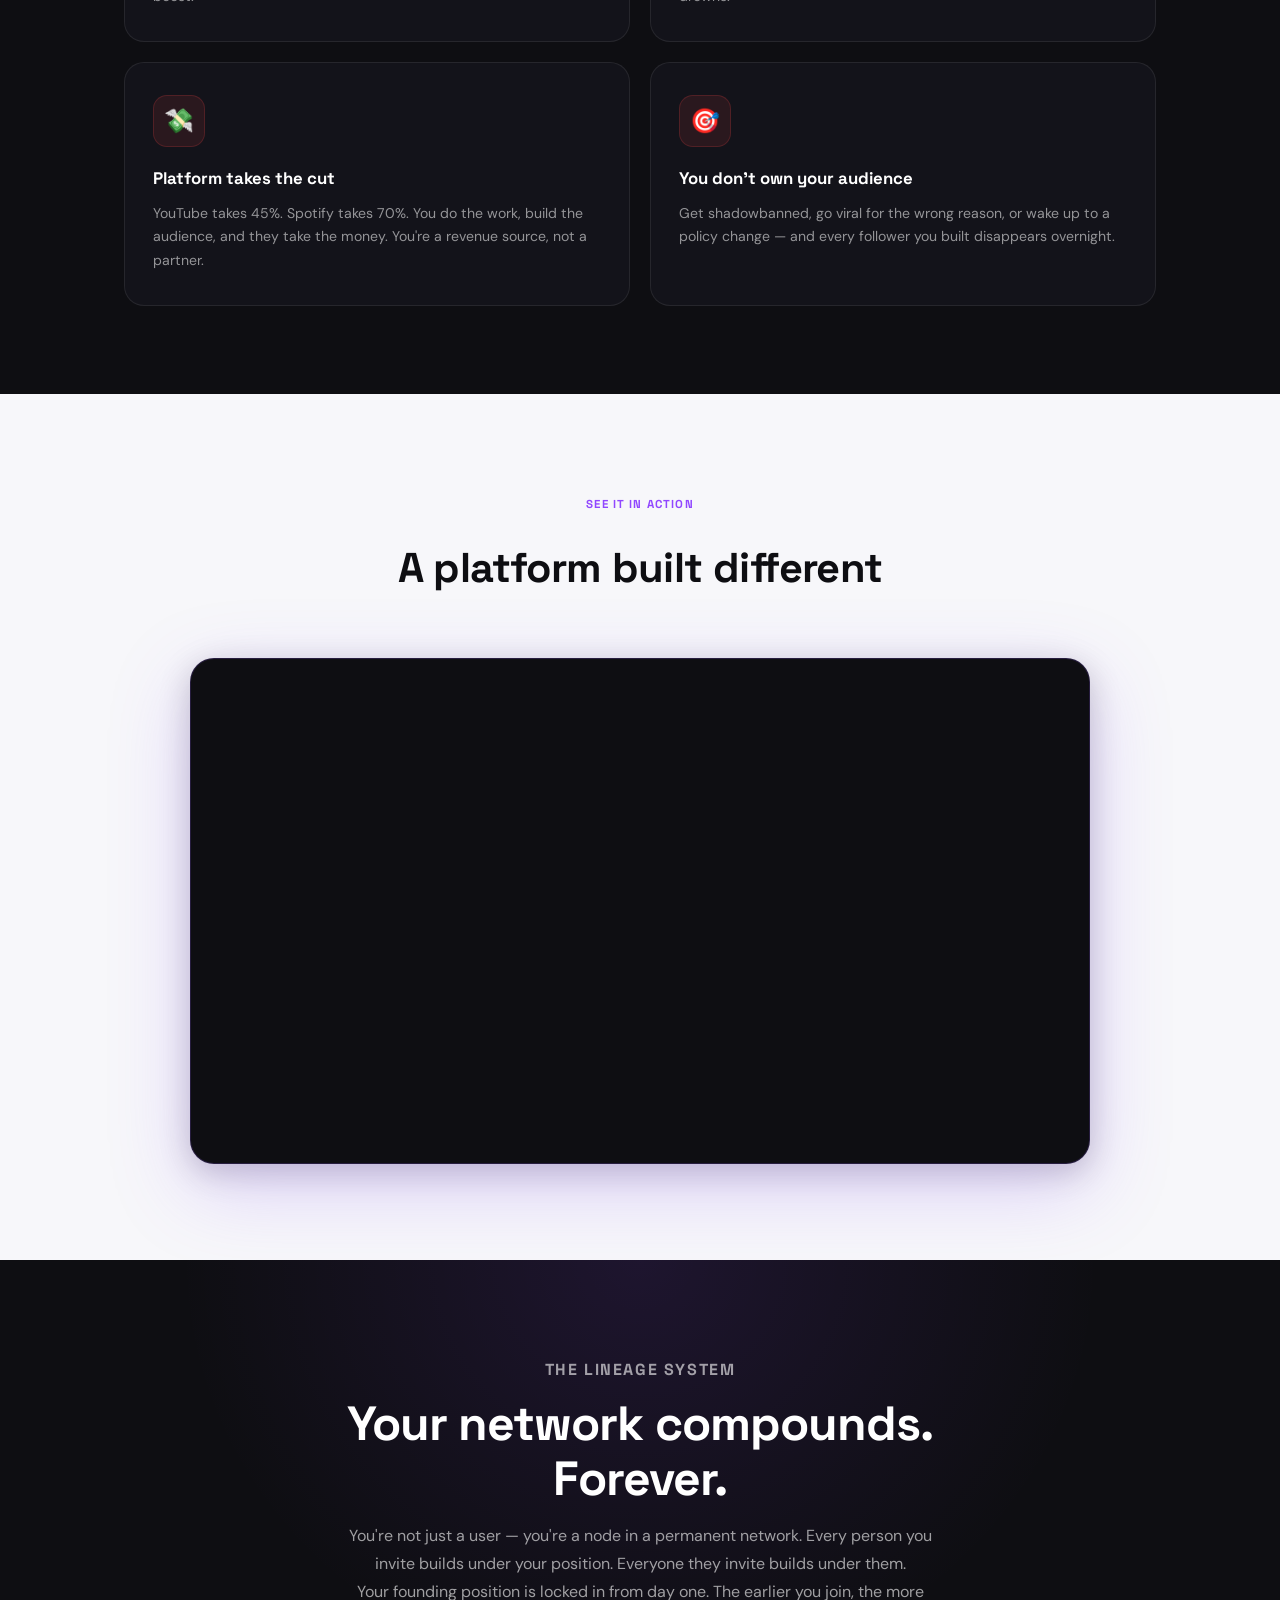
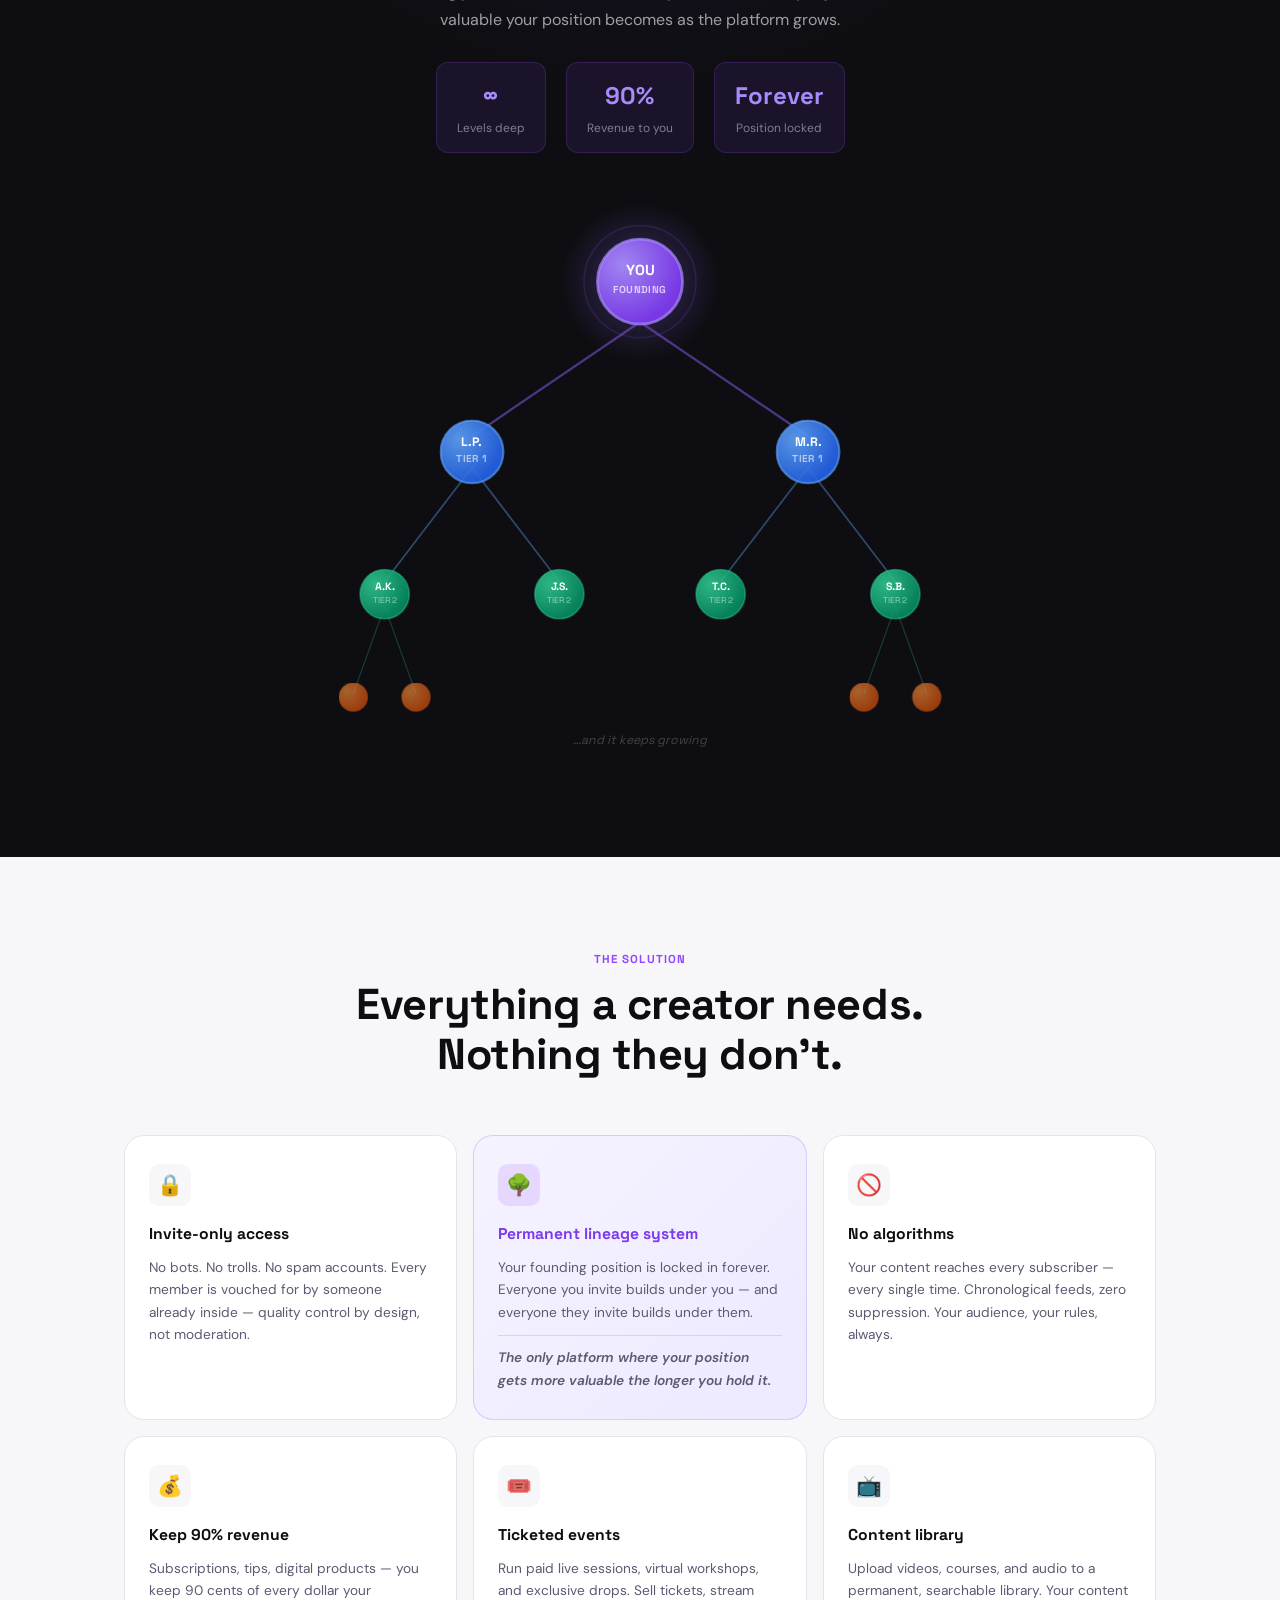
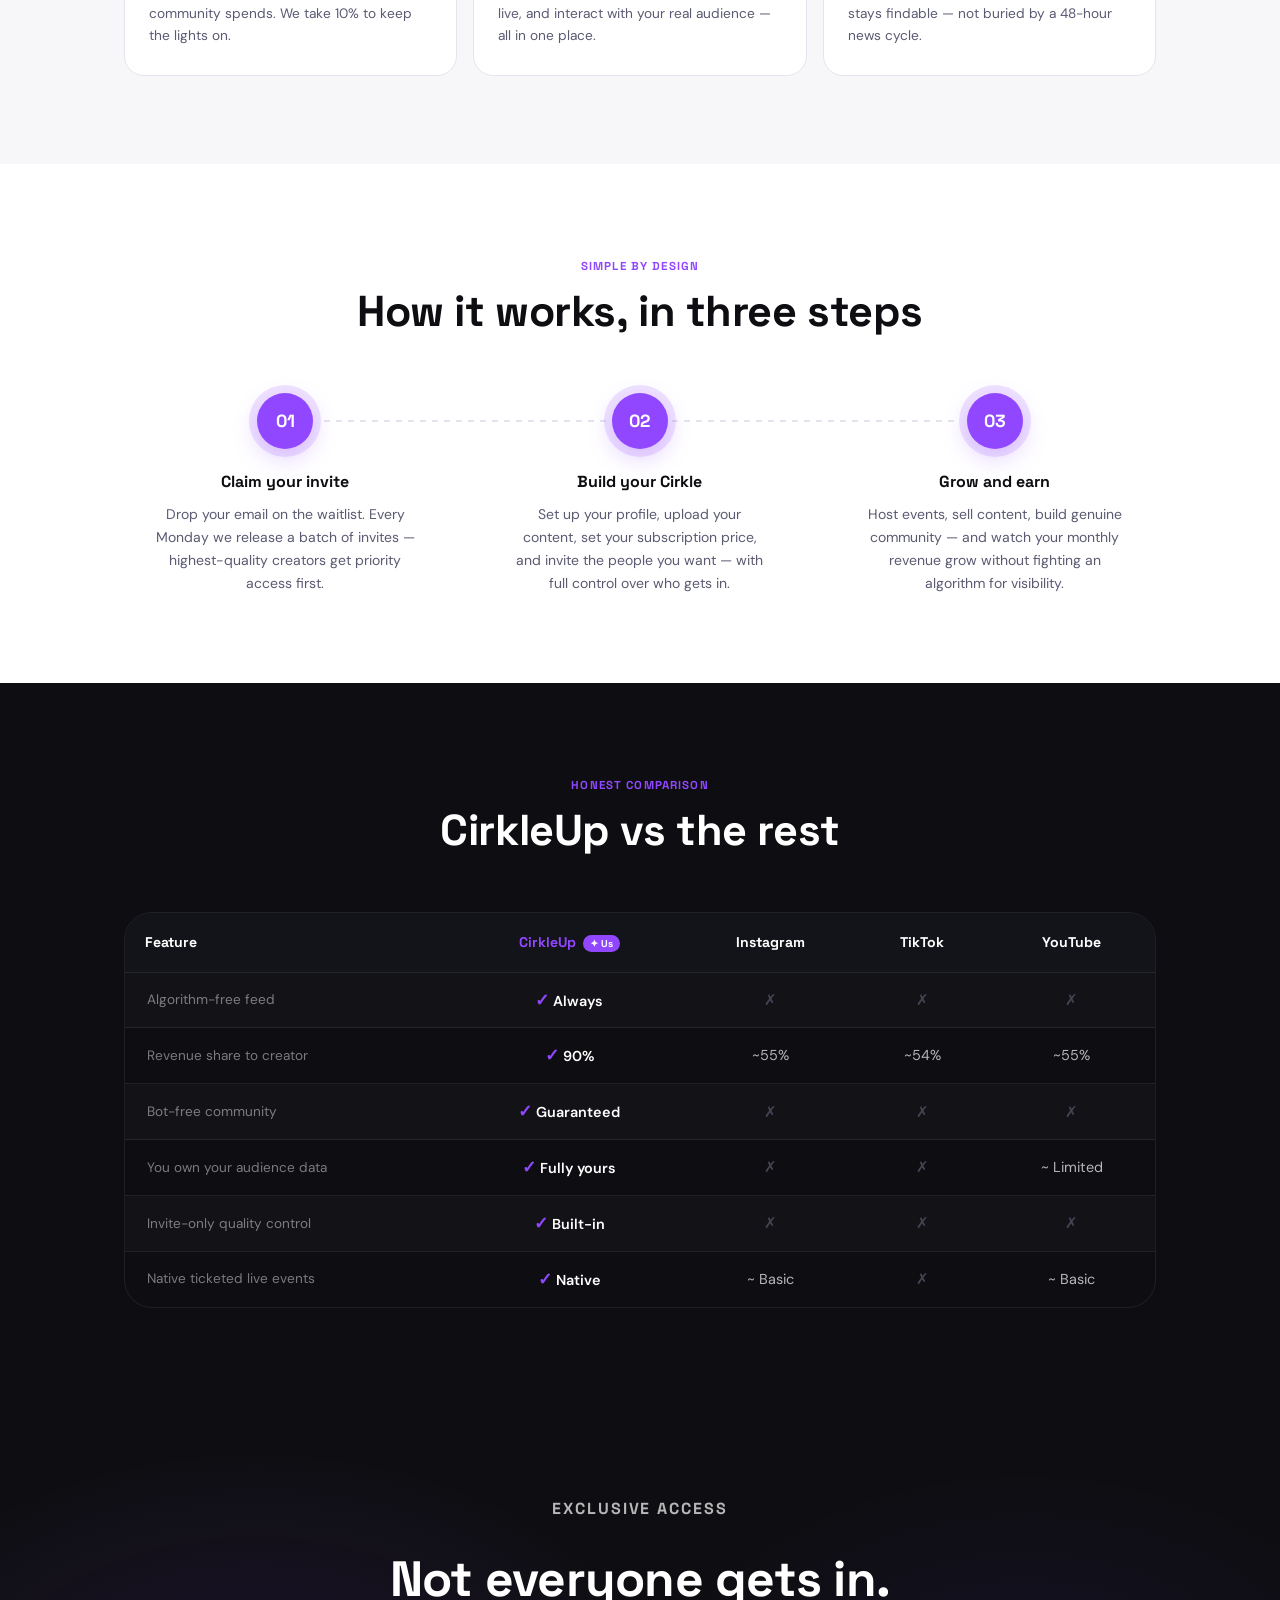
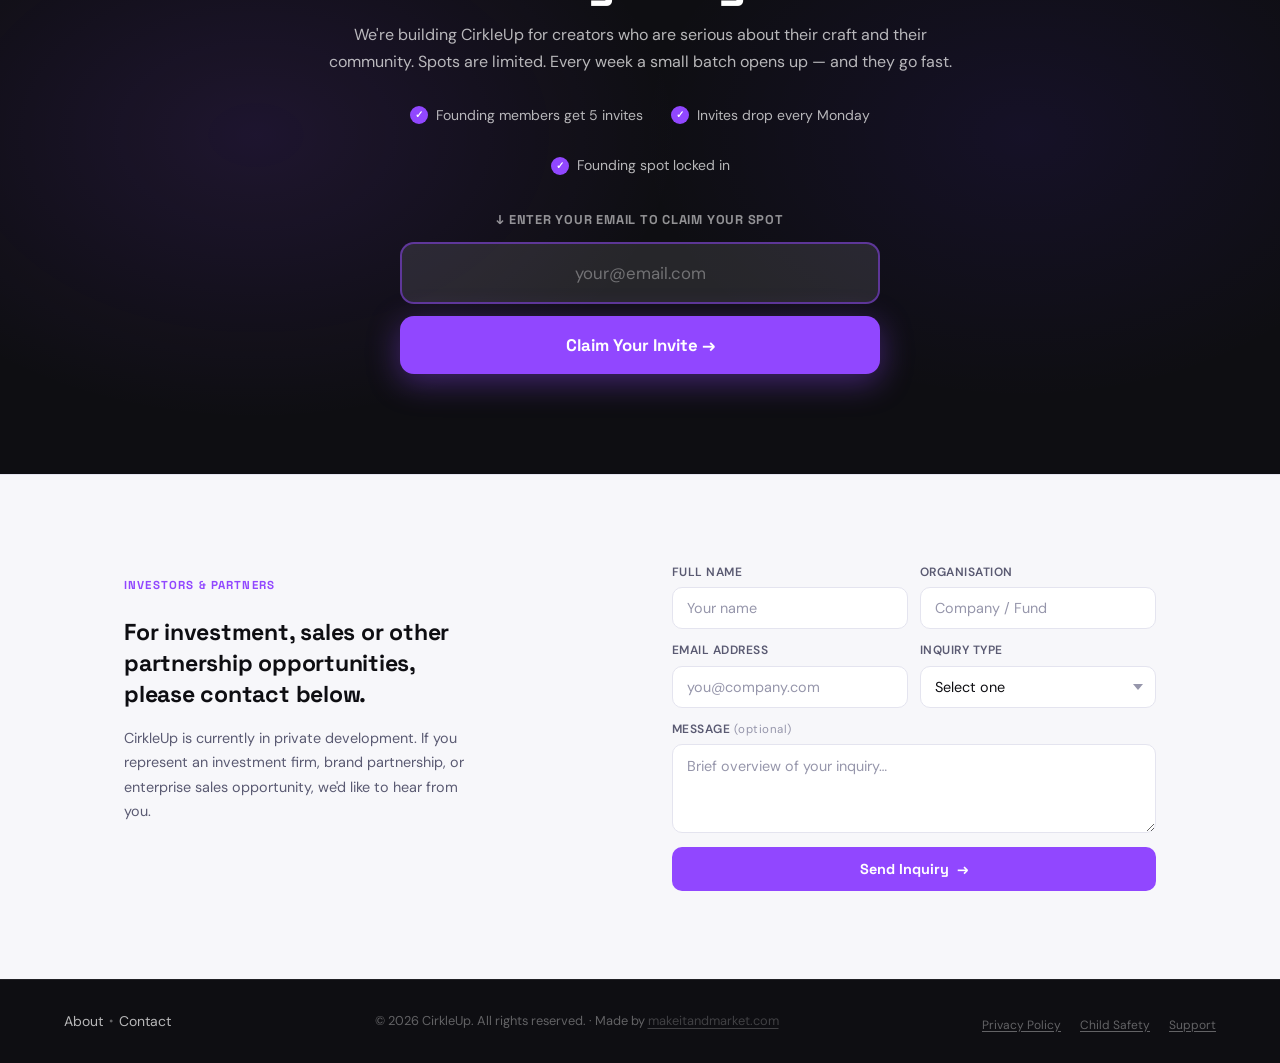
==== commit a2341526: "revisions" ====
--- a/index.html
+++ b/index.html
@@ -750,7 +750,7 @@
       </form>
       <span class="input-err" id="heroErr"></span>
       <p class="invite-note" style="margin-top:12px;">Founding members get 5 invites to share with their circle.</p>
-      <p class="what-next">We'll email you when your spot opens. You'll get access + 3 invites.</p>
+      <p class="what-next">We'll email you when your spot opens. You'll get access + 5 invites.</p>
     </div>
 
     <div class="social-proof">
@@ -789,28 +789,28 @@
             <div class="phone-avatar"></div>
           </div>
 
-          <!-- Earnings badge -->
+          <!-- Invite strip -->
           <div class="feed-earnings-badge">
             <div>
-              <div class="feed-earnings-label">This month's earnings</div>
-              <div class="feed-earnings-amount" id="earningsCounter">$0</div>
+              <div class="feed-earnings-label">Your Cirkle</div>
+              <div class="feed-earnings-amount">Invite-only</div>
             </div>
-            <span style="font-size:1.2rem;">💰</span>
+            <span style="font-size:1.2rem;" aria-hidden="true">🔒</span>
           </div>
 
           <!-- Feed posts -->
           <div class="feed-card">
             <div class="feed-user">
               <div class="feed-av" style="background:linear-gradient(135deg,#8B5CF6,#06b6d4)"></div>
-              <span class="feed-name">Alex K. — Creator</span>
-              <span class="feed-time">2m ago</span>
+              <span class="feed-name">Creator</span>
+              
             </div>
             <div class="feed-img-placeholder"></div>
             <div class="feed-content-bar w80"></div>
             <div class="feed-content-bar w60"></div>
             <div class="feed-actions">
-              <span class="feed-action">❤️ 248</span>
-              <span class="feed-action">💬 34</span>
+              <span class="feed-action">❤️ Like</span>
+              <span class="feed-action">💬 Comment</span>
               <span class="feed-action">🎟️ Event</span>
             </div>
           </div>
@@ -818,13 +818,13 @@
           <div class="feed-card">
             <div class="feed-user">
               <div class="feed-av" style="background:linear-gradient(135deg,#f59e0b,#ef4444)"></div>
-              <span class="feed-name">Marcus R. — Music</span>
-              <span class="feed-time">8m ago</span>
+              <span class="feed-name">Musician</span>
+              
             </div>
             <div class="feed-content-bar w90"></div>
             <div class="feed-content-bar w70"></div>
             <div class="feed-actions">
-              <span class="feed-action">❤️ 891</span>
+              <span class="feed-action">❤️ Like</span>
               <span class="feed-action">🎵 Listen</span>
             </div>
           </div>
@@ -832,12 +832,12 @@
           <div class="feed-card">
             <div class="feed-user">
               <div class="feed-av" style="background:linear-gradient(135deg,#ec4899,#8B5CF6)"></div>
-              <span class="feed-name">Jordan T. — Film</span>
-              <span class="feed-time">12m ago</span>
+              <span class="feed-name">Filmmaker</span>
+              
             </div>
             <div class="feed-content-bar w80"></div>
             <div class="feed-actions">
-              <span class="feed-action">❤️ 1.2K</span>
+              <span class="feed-action">❤️ Like</span>
               <span class="feed-action">📺 Watch</span>
             </div>
           </div>
@@ -845,7 +845,7 @@
         </div>
       </div>
 
-      <!-- Floating badges -->
+      <!-- Floating badges (illustrative preview) -->
       <div class="phone-badge phone-badge--1">
         <span class="phone-badge-icon">🔒</span>
         <span class="phone-badge-text">Invite Only</span>
@@ -853,13 +853,13 @@
       </div>
       <div class="phone-badge phone-badge--2">
         <span class="phone-badge-icon">💸</span>
-        <span class="phone-badge-text">+$847 earned</span>
-        <span class="phone-badge-sub">This week</span>
+        <span class="phone-badge-text">90% yours</span>
+        <span class="phone-badge-sub">Of what you earn</span>
       </div>
       <div class="phone-badge phone-badge--3">
         <span class="phone-badge-icon">🌳</span>
-        <span class="phone-badge-text">Network growing</span>
-        <span class="phone-badge-sub">14 new members</span>
+        <span class="phone-badge-text">Real community</span>
+        <span class="phone-badge-sub">Built on invites</span>
       </div>
     </div>
   </div>
@@ -950,17 +950,17 @@
     </div>
     <div class="video-wrap reveal d1">
      <video
-  width="100%"
-  height="100%"
-  autoplay
-  muted
-  loop
-  playsinline
-  preload="auto"
-  style="display:block;width:100%;height:100%;object-fit:cover;">
-  <source src="/cirkleUp.mp4" type="video/mp4"/>
-  Your browser does not support the video tag.
-</video>
+        width="100%"
+        height="100%"
+        autoplay
+        muted
+        loop
+        playsinline
+        preload="auto"
+        style="display:block;width:100%;height:100%;object-fit:cover;">
+        <source src="/cirkleUp.mp4" type="video/mp4"/>
+        Your browser does not support the video tag.
+   </video>
     </div>
     </div>
 </section>
@@ -1045,12 +1045,6 @@
             <circle cx="300" cy="72" r="50" stroke="rgba(139,92,246,0.15)" stroke-width="1.5" fill="none" class="node-pulse"/>
             <text x="300" y="66" text-anchor="middle" fill="white" font-size="13" font-family="Space Grotesk" font-weight="700">YOU</text>
             <text x="300" y="82" text-anchor="middle" fill="rgba(255,255,255,0.7)" font-size="9" font-family="Space Grotesk" class="tier-badge">FOUNDING</text>
-          </g>
-
-          <!-- Earnings badge -->
-          <g class="tree-node-appear node-d2">
-            <rect x="200" y="54" width="86" height="22" rx="7" fill="rgba(52,211,153,0.18)" stroke="rgba(52,211,153,0.4)" stroke-width="1"/>
-            <text x="243" y="69" text-anchor="middle" fill="#34d399" font-size="10" font-family="Space Grotesk" font-weight="700">+$2,840/mo</text>
           </g>
 
           <!-- LEVEL 2 — L -->
@@ -1382,31 +1376,5 @@
 
 
 <script src="js/main.js"></script>
-<script>
-/* ── Earnings counter animation in phone mockup ── */
-(function() {
-  var el = document.getElementById('earningsCounter');
-  if (!el) return;
-  var target = 2840;
-  var duration = 2500;
-  var start = null;
-  function easeOut(t) { return 1 - Math.pow(1 - t, 3); }
-  function tick(now) {
-    if (!start) start = now;
-    var progress = Math.min((now - start) / duration, 1);
-    el.textContent = '$' + Math.round(easeOut(progress) * target).toLocaleString();
-    if (progress < 1) requestAnimationFrame(tick);
-  }
-  // Start when phone is in view
-  var io = new IntersectionObserver(function(entries) {
-    if (entries[0].isIntersecting) {
-      requestAnimationFrame(tick);
-      io.disconnect();
-    }
-  }, { threshold: 0.5 });
-  var phone = document.querySelector('.phone-mockup');
-  if (phone) io.observe(phone);
-})();
-</script>
 </body>
 </html>
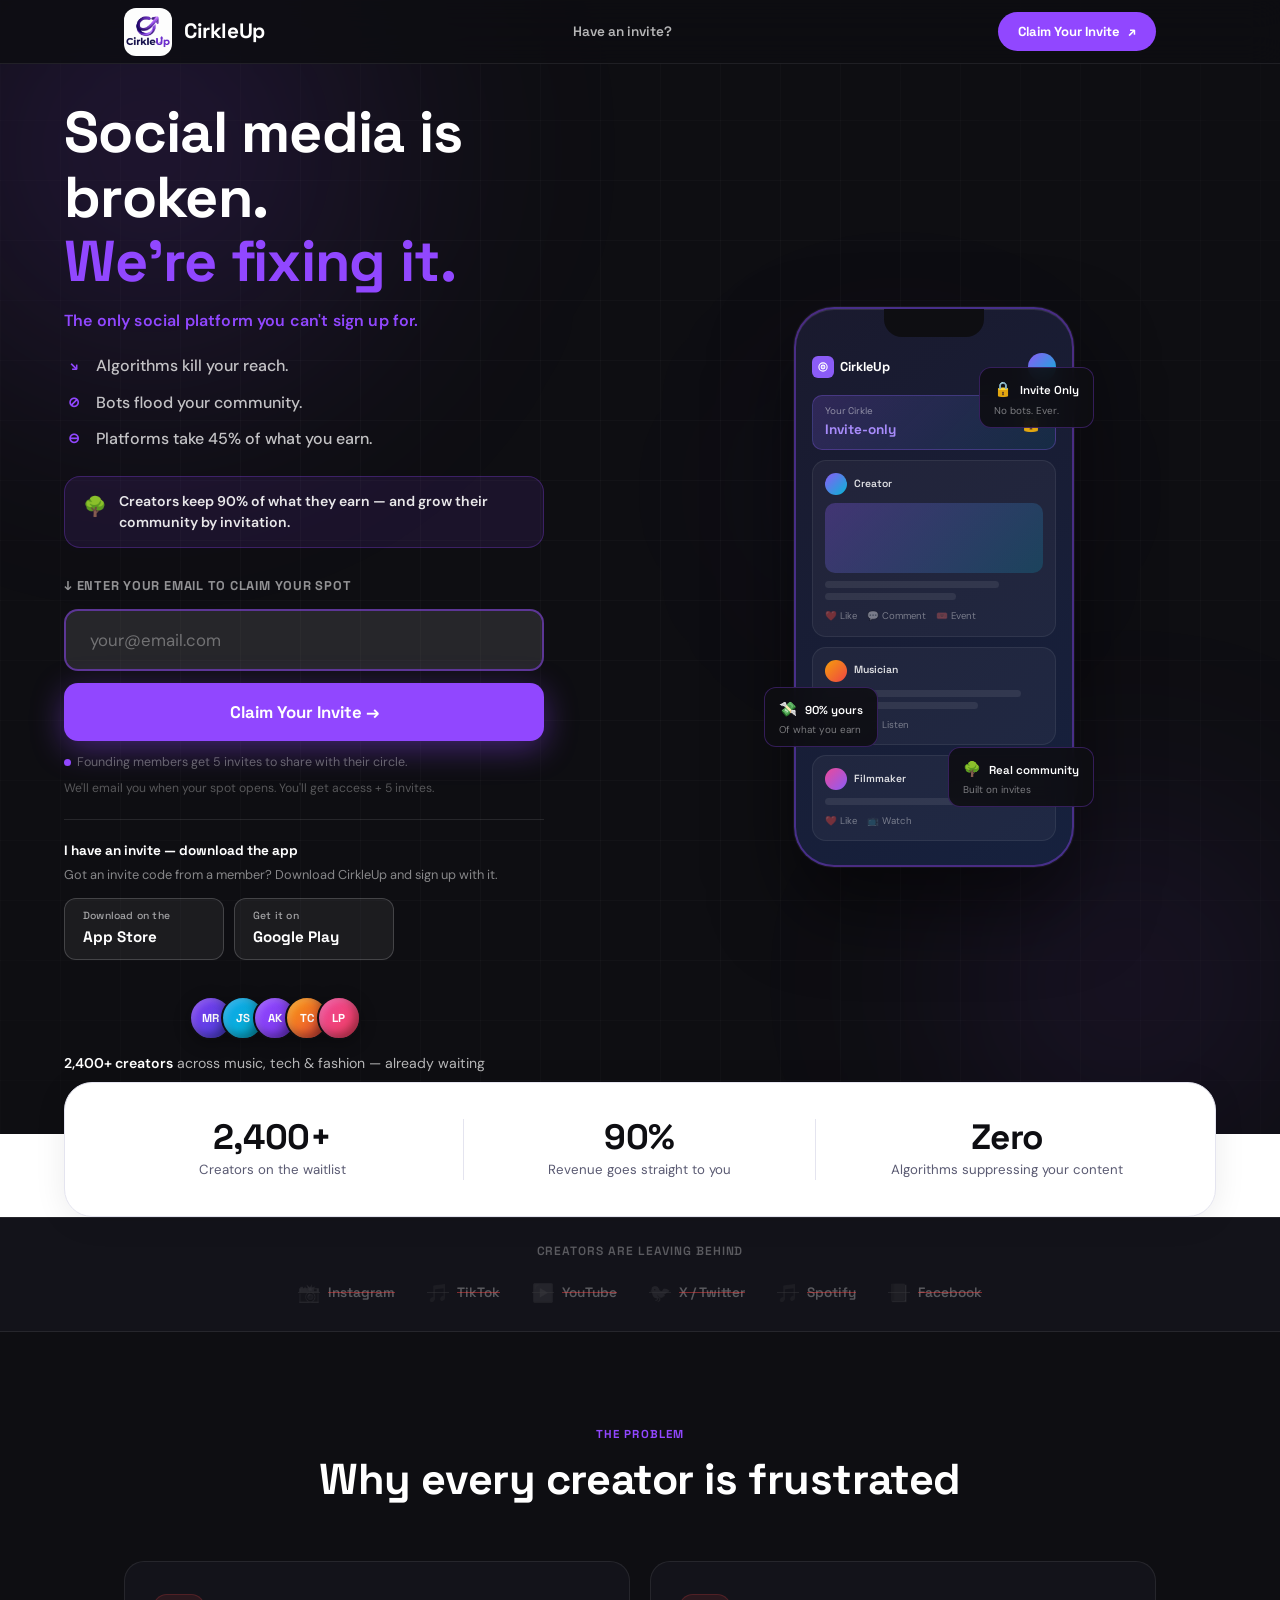
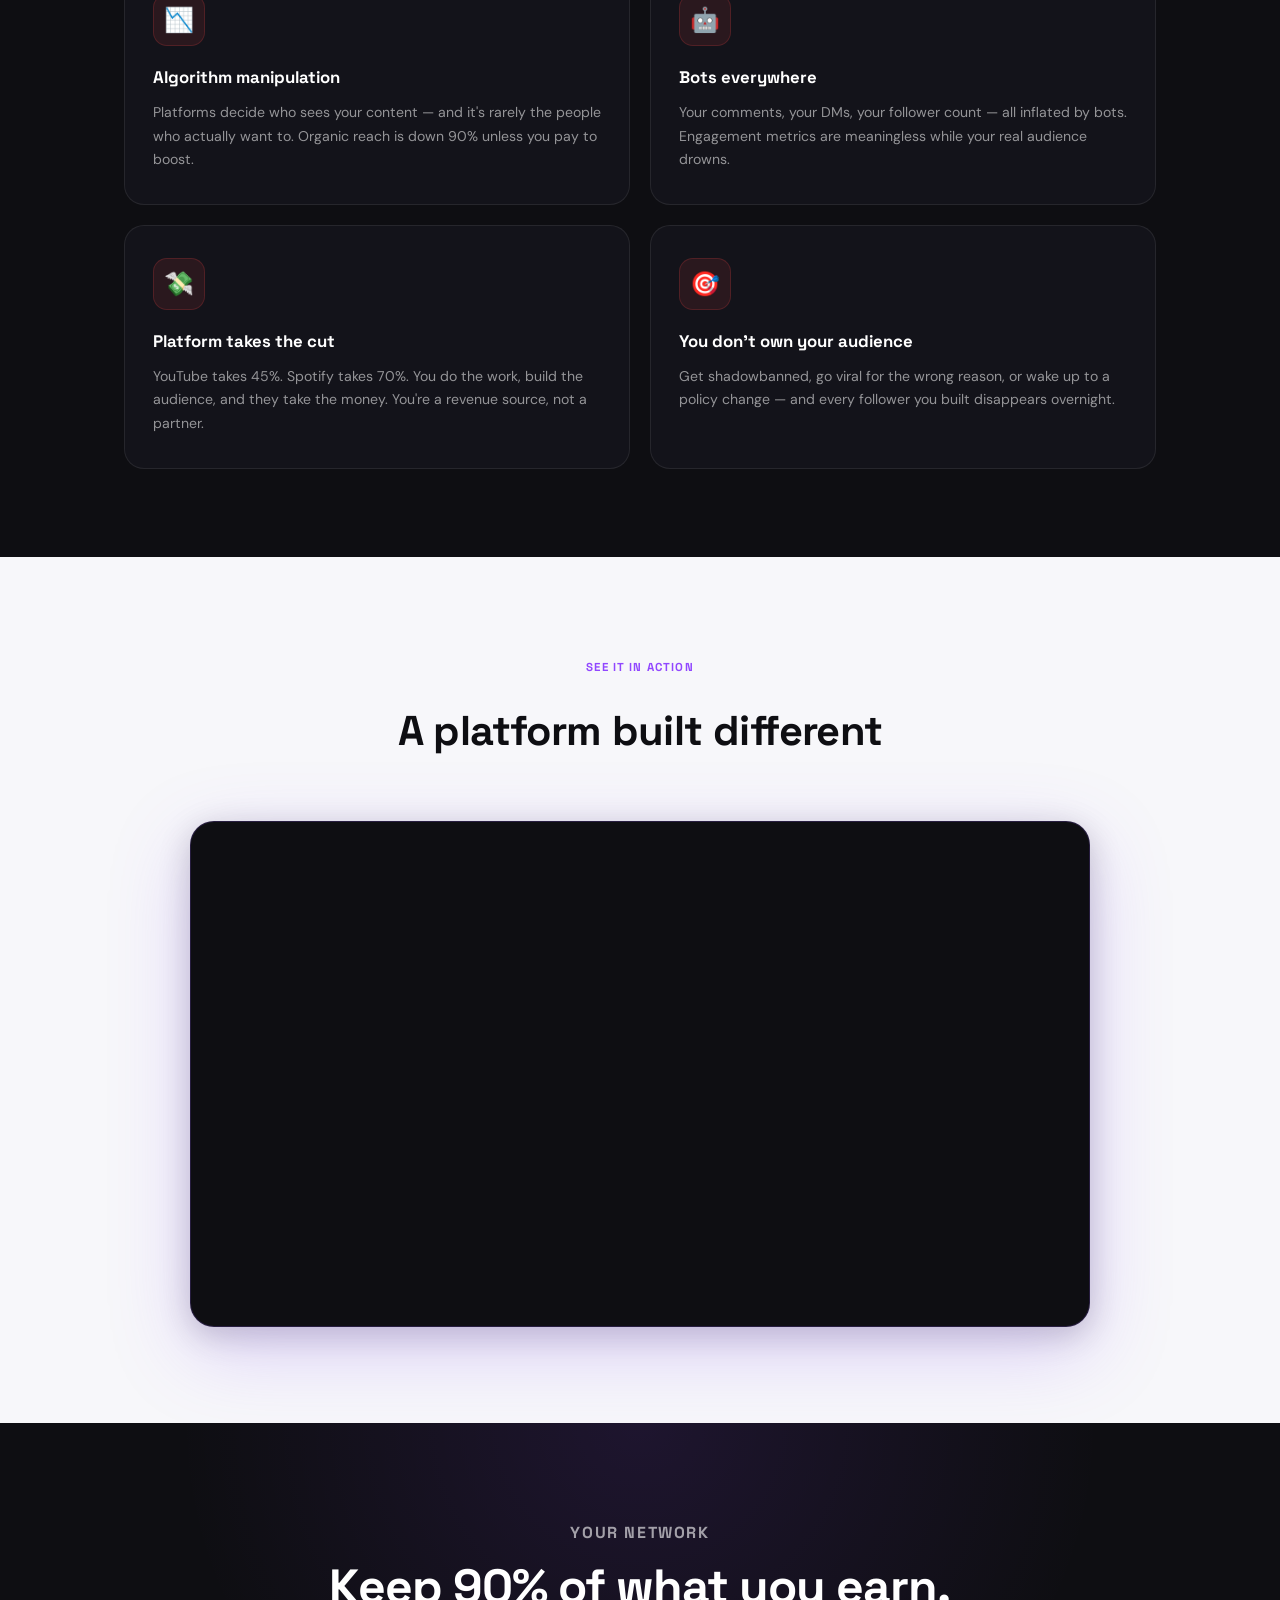
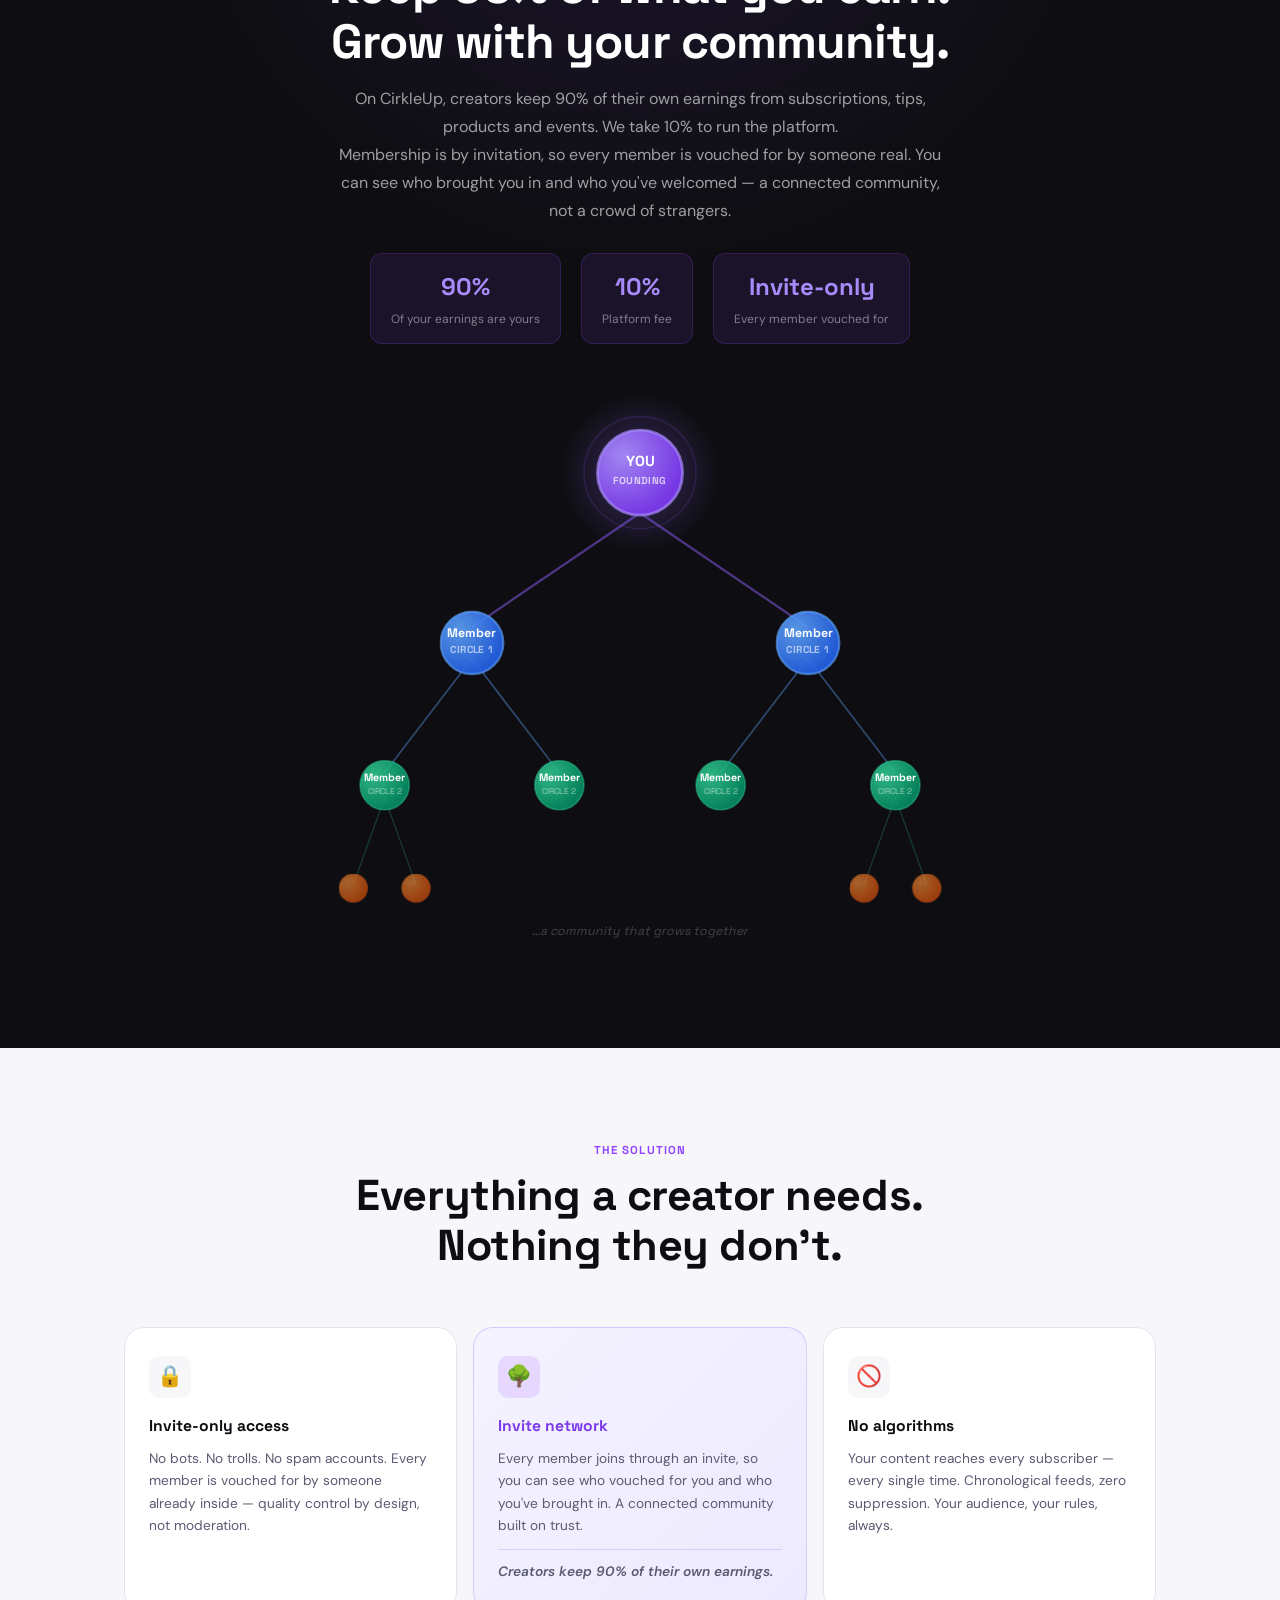
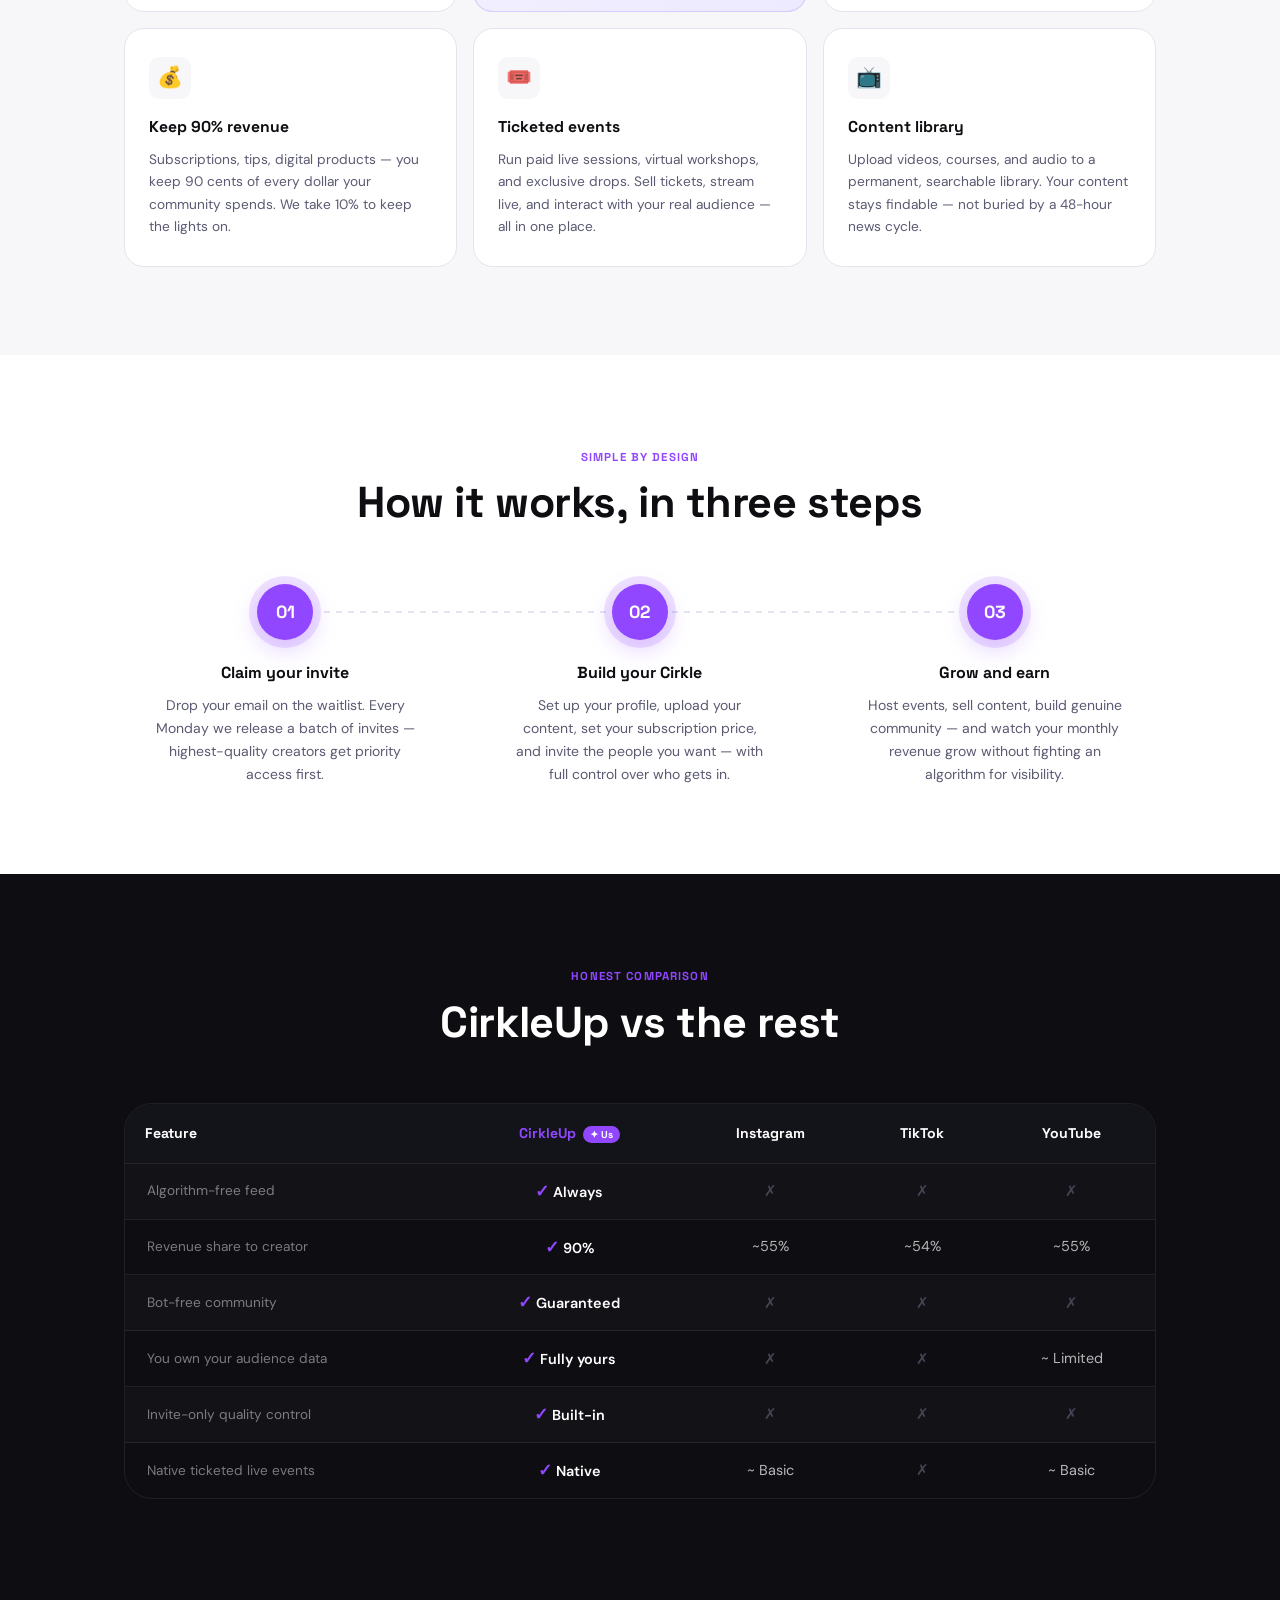
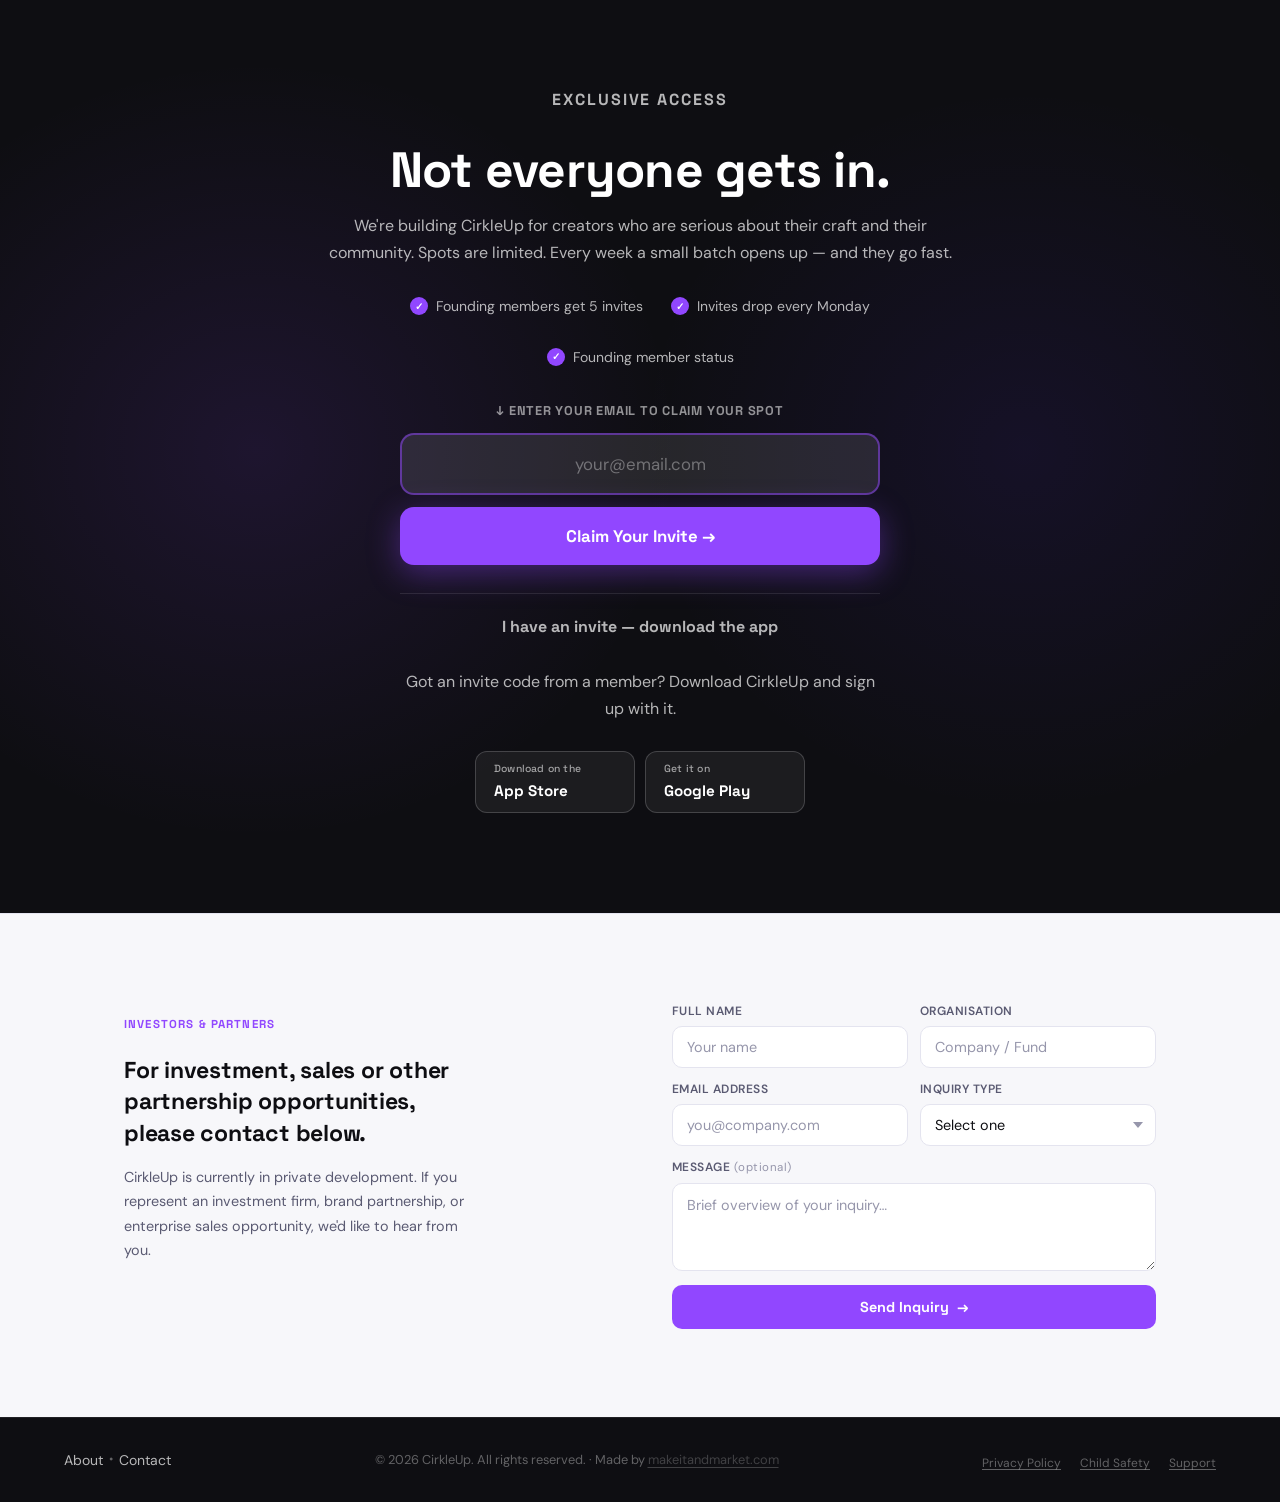
==== commit 0b137bee: "Add files via upload" ====
--- a/index.html
+++ b/index.html
@@ -689,6 +689,22 @@
 @media (max-width: 600px) {
   .features-grid { grid-template-columns: 1fr; }
 }
+
+/* ── Download / invite path ── */
+.invite-path{margin-top:22px;padding-top:20px;border-top:1px solid rgba(255,255,255,0.1);width:100%;}
+.invite-path-label{font-family:'Space Grotesk',sans-serif;font-size:0.85rem;font-weight:700;color:#fff;margin-bottom:4px;}
+.invite-path-sub{font-size:0.8rem;color:rgba(255,255,255,0.5);margin-bottom:12px;}
+.store-row{display:flex;gap:10px;flex-wrap:wrap;}
+.store-btn{display:inline-flex;flex-direction:column;align-items:flex-start;justify-content:center;gap:1px;padding:9px 18px;border-radius:12px;background:rgba(255,255,255,0.06);border:1.5px solid rgba(255,255,255,0.18);color:#fff;text-decoration:none;font-family:'Space Grotesk',sans-serif;transition:all .2s ease;min-width:160px;}
+.store-btn:hover{background:rgba(255,255,255,0.12);border-color:rgba(255,255,255,0.35);transform:translateY(-1px);}
+.store-btn small{font-size:0.65rem;font-weight:500;color:rgba(255,255,255,0.6);letter-spacing:0.02em;}
+.store-btn strong{font-size:0.95rem;font-weight:700;}
+.invite-path--center{text-align:center;max-width:480px;margin:28px auto 0;}
+.invite-path--center .store-row{justify-content:center;}
+.nav-app-link{font-size:0.85rem;font-weight:600;color:rgba(255,255,255,0.7);text-decoration:none;margin-right:18px;font-family:'Space Grotesk',sans-serif;}
+.nav-app-link:hover{color:#fff;}
+@media (max-width:900px){.invite-path{text-align:center;}.invite-path .store-row{justify-content:center;}}
+@media (max-width:480px){.nav-app-link{display:none;}.store-btn{flex:1;min-width:0;}}
 </style>
 </head>
 <body>
@@ -698,11 +714,12 @@
      NAV
 ═══════════════════════════════════════════ -->
 <header class="nav">
-  <div class="wrap nav-inner">
+  <div class="wrap nav-inner" style="align-items:center;">
     <a href="#" class="nav-logo">
       <img src="/apple-touch-icon.png" alt="CirkleUp logo" style="width:48px;height:48px;border-radius:12px;object-fit:cover;display:block;flex-shrink:0;"/>
       CirkleUp
     </a>
+    <a href="#download" class="nav-app-link">Have an invite?</a>
     <a href="#waitlist" class="btn btn-primary btn-sm">
       Claim Your Invite <span class="arr">↗</span>
     </a>
@@ -736,7 +753,7 @@
 
     <div class="lineage-callout">
       <span class="lineage-icon">🌳</span>
-      <p>Your founding position is permanent — the people you invite build under you forever.</p>
+      <p>Creators keep 90% of what they earn — and grow their community by invitation.</p>
     </div>
 
     <div class="hero-form-wrap" id="waitlist">
@@ -751,6 +768,14 @@
       <span class="input-err" id="heroErr"></span>
       <p class="invite-note" style="margin-top:12px;">Founding members get 5 invites to share with their circle.</p>
       <p class="what-next">We'll email you when your spot opens. You'll get access + 5 invites.</p>
+      <div class="invite-path" id="download">
+        <p class="invite-path-label">I have an invite — download the app</p>
+        <p class="invite-path-sub">Got an invite code from a member? Download CirkleUp and sign up with it.</p>
+        <div class="store-row">
+          <a class="store-btn" href="https://apps.apple.com/sz/app/cirkleup/id6768386988" target="_blank" rel="noopener"><small>Download on the</small><strong>App Store</strong></a>
+          <a class="store-btn" href="https://play.google.com/store/apps/details?id=com.cirkleup.app" target="_blank" rel="noopener"><small>Get it on</small><strong>Google Play</strong></a>
+        </div>
+      </div>
     </div>
 
     <div class="social-proof">
@@ -974,22 +999,22 @@
     <div class="lineage-inner">
 
       <div class="lineage-copy reveal">
-        <p class="section-tag">The Lineage System</p>
-        <h2>Your network compounds.<br>Forever.</h2>
-        <p>You're not just a user — you're a node in a permanent network. Every person you invite builds under your position. Everyone they invite builds under them.</p>
-        <p>Your founding position is locked in from day one. The earlier you join, the more valuable your position becomes as the platform grows.</p>
+        <p class="section-tag">Your Network</p>
+        <h2>Keep 90% of what you earn.<br>Grow with your community.</h2>
+        <p>On CirkleUp, creators keep 90% of their own earnings from subscriptions, tips, products and events. We take 10% to run the platform.</p>
+        <p>Membership is by invitation, so every member is vouched for by someone real. You can see who brought you in and who you've welcomed — a connected community, not a crowd of strangers.</p>
         <div class="lineage-stats">
           <div class="lineage-stat">
-            <span class="lineage-stat-num">∞</span>
-            <span class="lineage-stat-label">Levels deep</span>
+            <span class="lineage-stat-num">90%</span>
+            <span class="lineage-stat-label">Of your earnings are yours</span>
           </div>
           <div class="lineage-stat">
-            <span class="lineage-stat-num">90%</span>
-            <span class="lineage-stat-label">Revenue to you</span>
+            <span class="lineage-stat-num">10%</span>
+            <span class="lineage-stat-label">Platform fee</span>
           </div>
           <div class="lineage-stat">
-            <span class="lineage-stat-num">Forever</span>
-            <span class="lineage-stat-label">Position locked</span>
+            <span class="lineage-stat-num">Invite-only</span>
+            <span class="lineage-stat-label">Every member vouched for</span>
           </div>
         </div>
       </div>
@@ -1051,45 +1076,45 @@
           <g class="tree-node tree-node-appear node-d2">
             <circle cx="150" cy="224" r="28" fill="url(#nodeGrad2)" opacity="0.9"/>
             <circle cx="150" cy="224" r="28" stroke="rgba(96,165,250,0.6)" stroke-width="2" fill="none"/>
-            <text x="150" y="219" text-anchor="middle" fill="white" font-size="11" font-family="Space Grotesk" font-weight="700">L.P.</text>
-            <text x="150" y="233" text-anchor="middle" fill="rgba(255,255,255,0.6)" font-size="8.5" font-family="Space Grotesk" class="tier-badge">TIER 1</text>
+            <text x="150" y="219" text-anchor="middle" fill="white" font-size="11" font-family="Space Grotesk" font-weight="700">Member</text>
+            <text x="150" y="233" text-anchor="middle" fill="rgba(255,255,255,0.6)" font-size="8.5" font-family="Space Grotesk" class="tier-badge">CIRCLE 1</text>
           </g>
 
           <!-- LEVEL 2 — R -->
           <g class="tree-node tree-node-appear node-d3">
             <circle cx="450" cy="224" r="28" fill="url(#nodeGrad2)" opacity="0.9"/>
             <circle cx="450" cy="224" r="28" stroke="rgba(96,165,250,0.6)" stroke-width="2" fill="none"/>
-            <text x="450" y="219" text-anchor="middle" fill="white" font-size="11" font-family="Space Grotesk" font-weight="700">M.R.</text>
-            <text x="450" y="233" text-anchor="middle" fill="rgba(255,255,255,0.6)" font-size="8.5" font-family="Space Grotesk" class="tier-badge">TIER 1</text>
+            <text x="450" y="219" text-anchor="middle" fill="white" font-size="11" font-family="Space Grotesk" font-weight="700">Member</text>
+            <text x="450" y="233" text-anchor="middle" fill="rgba(255,255,255,0.6)" font-size="8.5" font-family="Space Grotesk" class="tier-badge">CIRCLE 1</text>
           </g>
 
           <!-- LEVEL 3 nodes — larger -->
           <g class="tree-node tree-node-appear node-d4">
             <circle cx="72"  cy="351" r="22" fill="url(#nodeGrad3)" opacity="0.85"/>
             <circle cx="72"  cy="351" r="22" stroke="rgba(52,211,153,0.4)" stroke-width="1.5" fill="none"/>
-            <text x="72"  y="347" text-anchor="middle" fill="white" font-size="9.5" font-family="Space Grotesk" font-weight="700">A.K.</text>
-            <text x="72"  y="359" text-anchor="middle" fill="rgba(255,255,255,0.55)" font-size="7.5" font-family="Space Grotesk">TIER 2</text>
+            <text x="72"  y="347" text-anchor="middle" fill="white" font-size="9.5" font-family="Space Grotesk" font-weight="700">Member</text>
+            <text x="72"  y="359" text-anchor="middle" fill="rgba(255,255,255,0.55)" font-size="7.5" font-family="Space Grotesk">CIRCLE 2</text>
           </g>
 
           <g class="tree-node tree-node-appear node-d5">
             <circle cx="228" cy="351" r="22" fill="url(#nodeGrad3)" opacity="0.85"/>
             <circle cx="228" cy="351" r="22" stroke="rgba(52,211,153,0.4)" stroke-width="1.5" fill="none"/>
-            <text x="228" y="347" text-anchor="middle" fill="white" font-size="9.5" font-family="Space Grotesk" font-weight="700">J.S.</text>
-            <text x="228" y="359" text-anchor="middle" fill="rgba(255,255,255,0.55)" font-size="7.5" font-family="Space Grotesk">TIER 2</text>
+            <text x="228" y="347" text-anchor="middle" fill="white" font-size="9.5" font-family="Space Grotesk" font-weight="700">Member</text>
+            <text x="228" y="359" text-anchor="middle" fill="rgba(255,255,255,0.55)" font-size="7.5" font-family="Space Grotesk">CIRCLE 2</text>
           </g>
 
           <g class="tree-node tree-node-appear node-d5">
             <circle cx="372" cy="351" r="22" fill="url(#nodeGrad3)" opacity="0.85"/>
             <circle cx="372" cy="351" r="22" stroke="rgba(52,211,153,0.4)" stroke-width="1.5" fill="none"/>
-            <text x="372" y="347" text-anchor="middle" fill="white" font-size="9.5" font-family="Space Grotesk" font-weight="700">T.C.</text>
-            <text x="372" y="359" text-anchor="middle" fill="rgba(255,255,255,0.55)" font-size="7.5" font-family="Space Grotesk">TIER 2</text>
+            <text x="372" y="347" text-anchor="middle" fill="white" font-size="9.5" font-family="Space Grotesk" font-weight="700">Member</text>
+            <text x="372" y="359" text-anchor="middle" fill="rgba(255,255,255,0.55)" font-size="7.5" font-family="Space Grotesk">CIRCLE 2</text>
           </g>
 
           <g class="tree-node tree-node-appear node-d6">
             <circle cx="528" cy="351" r="22" fill="url(#nodeGrad3)" opacity="0.85"/>
             <circle cx="528" cy="351" r="22" stroke="rgba(52,211,153,0.4)" stroke-width="1.5" fill="none"/>
-            <text x="528" y="347" text-anchor="middle" fill="white" font-size="9.5" font-family="Space Grotesk" font-weight="700">S.B.</text>
-            <text x="528" y="359" text-anchor="middle" fill="rgba(255,255,255,0.55)" font-size="7.5" font-family="Space Grotesk">TIER 2</text>
+            <text x="528" y="347" text-anchor="middle" fill="white" font-size="9.5" font-family="Space Grotesk" font-weight="700">Member</text>
+            <text x="528" y="359" text-anchor="middle" fill="rgba(255,255,255,0.55)" font-size="7.5" font-family="Space Grotesk">CIRCLE 2</text>
           </g>
 
           <!-- LEVEL 4 hint dots -->
@@ -1098,7 +1123,7 @@
             <circle cx="100" cy="443" r="13" fill="url(#nodeGrad4)" opacity="0.65"/>
             <circle cx="500" cy="443" r="13" fill="url(#nodeGrad4)" opacity="0.65"/>
             <circle cx="556" cy="443" r="13" fill="url(#nodeGrad4)" opacity="0.65"/>
-            <text x="300" y="485" text-anchor="middle" fill="rgba(255,255,255,0.22)" font-size="11" font-family="Space Grotesk" font-style="italic">…and it keeps growing</text>
+            <text x="300" y="485" text-anchor="middle" fill="rgba(255,255,255,0.22)" font-size="11" font-family="Space Grotesk" font-style="italic">…a community that grows together</text>
           </g>
 
         </svg>
@@ -1125,9 +1150,9 @@
       </article>
       <article class="feat-card feat-card--highlight reveal d1">
         <div class="feat-icon">🌳</div>
-        <h3>Permanent lineage system</h3>
-        <p>Your founding position is locked in forever. Everyone you invite builds under you — and everyone they invite builds under them.</p>
-        <p class="feat-highlight-line">The only platform where your position gets more valuable the longer you hold it.</p>
+        <h3>Invite network</h3>
+        <p>Every member joins through an invite, so you can see who vouched for you and who you've brought in. A connected community built on trust.</p>
+        <p class="feat-highlight-line">Creators keep 90% of their own earnings.</p>
       </article>
       <article class="feat-card reveal d2">
         <div class="feat-icon">🚫</div>
@@ -1266,7 +1291,7 @@
     <div class="cta-checks reveal d2">
       <div class="cta-check"><div class="cta-dot">✓</div>Founding members get 5 invites</div>
       <div class="cta-check"><div class="cta-dot">✓</div>Invites drop every Monday</div>
-      <div class="cta-check"><div class="cta-dot">✓</div>Founding spot locked in</div>
+      <div class="cta-check"><div class="cta-dot">✓</div>Founding member status</div>
     </div>
     <div class="reveal d3">
       <p style="font-size:0.8rem;font-weight:700;letter-spacing:0.06em;text-transform:uppercase;color:rgba(255,255,255,0.55);margin-bottom:12px;font-family:'Space Grotesk',sans-serif;">↓ Enter your email to claim your spot</p>
@@ -1278,6 +1303,14 @@
         </button>
       </form>
       <span class="input-err" id="ctaErr"></span>
+      <div class="invite-path invite-path--center">
+        <p class="invite-path-label">I have an invite — download the app</p>
+        <p class="invite-path-sub">Got an invite code from a member? Download CirkleUp and sign up with it.</p>
+        <div class="store-row">
+          <a class="store-btn" href="https://apps.apple.com/sz/app/cirkleup/id6768386988" target="_blank" rel="noopener"><small>Download on the</small><strong>App Store</strong></a>
+          <a class="store-btn" href="https://play.google.com/store/apps/details?id=com.cirkleup.app" target="_blank" rel="noopener"><small>Get it on</small><strong>Google Play</strong></a>
+        </div>
+      </div>
     </div>
   </div>
 </section>
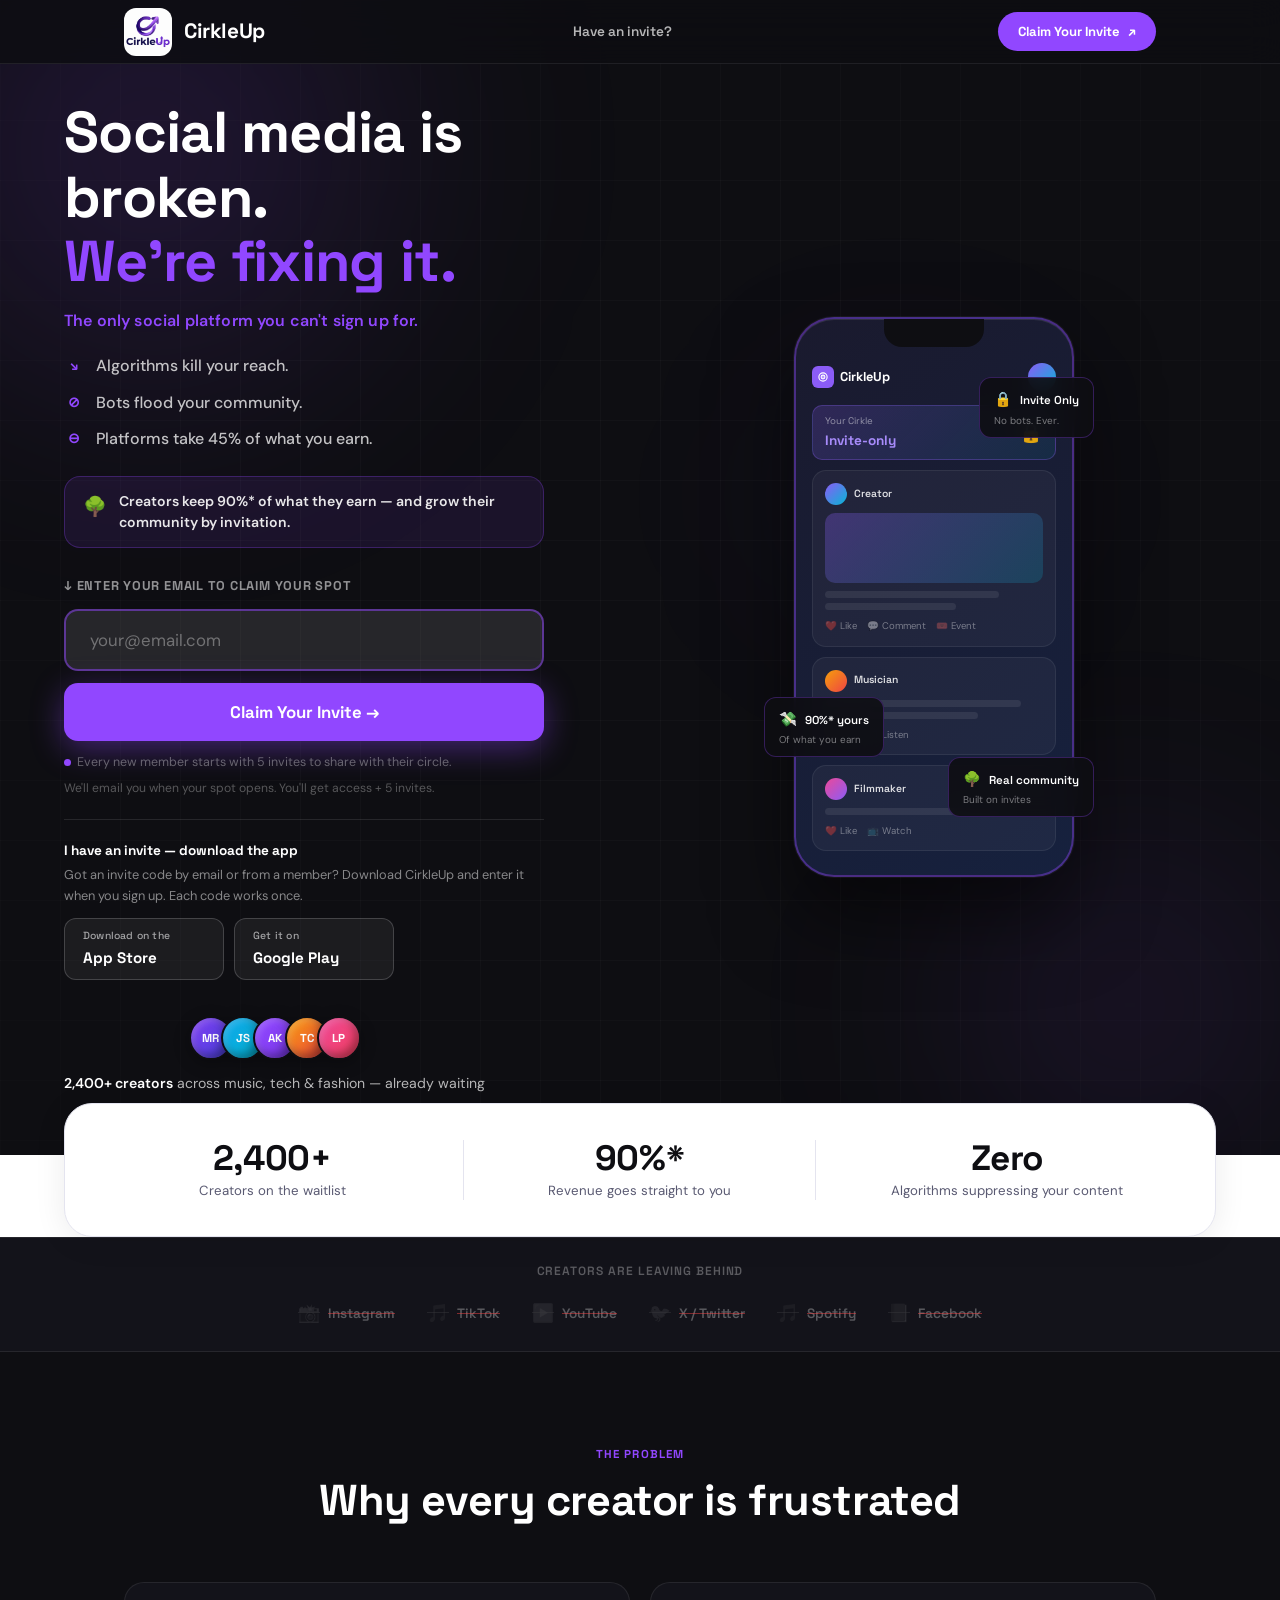
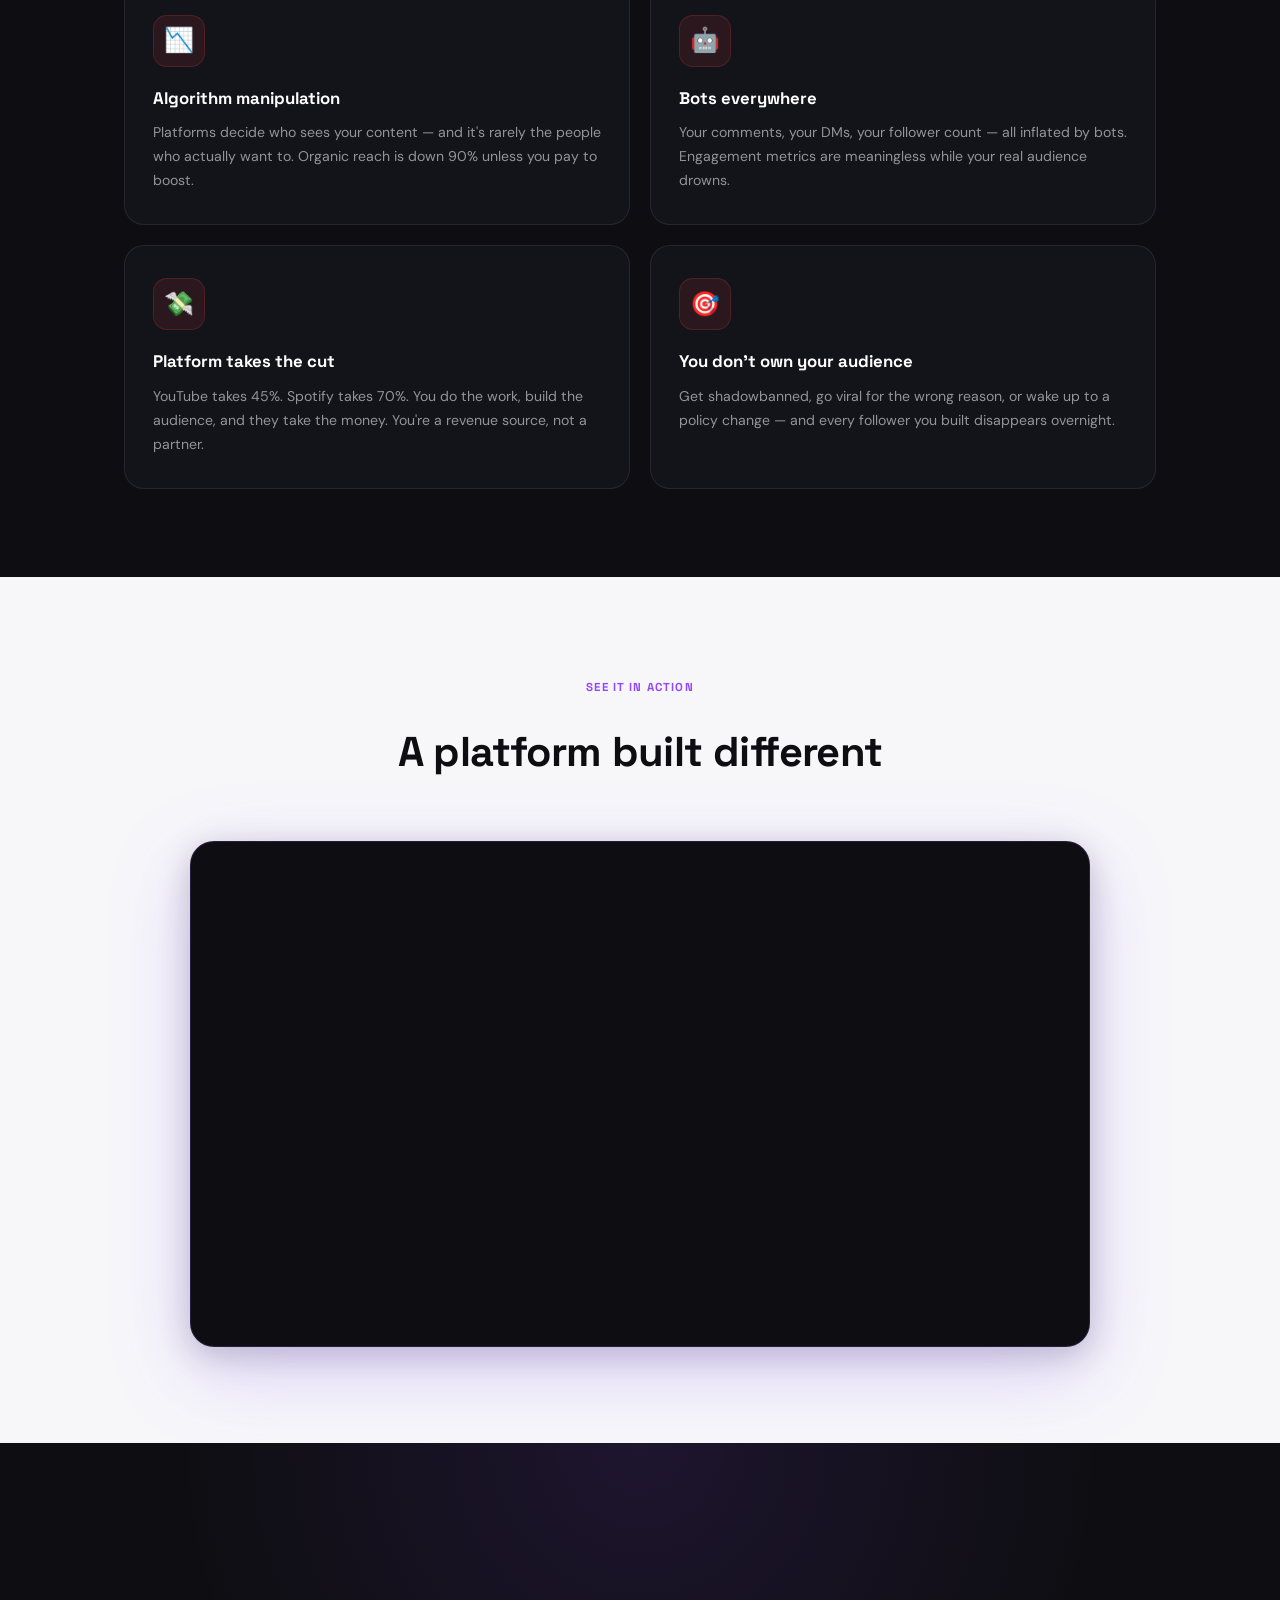
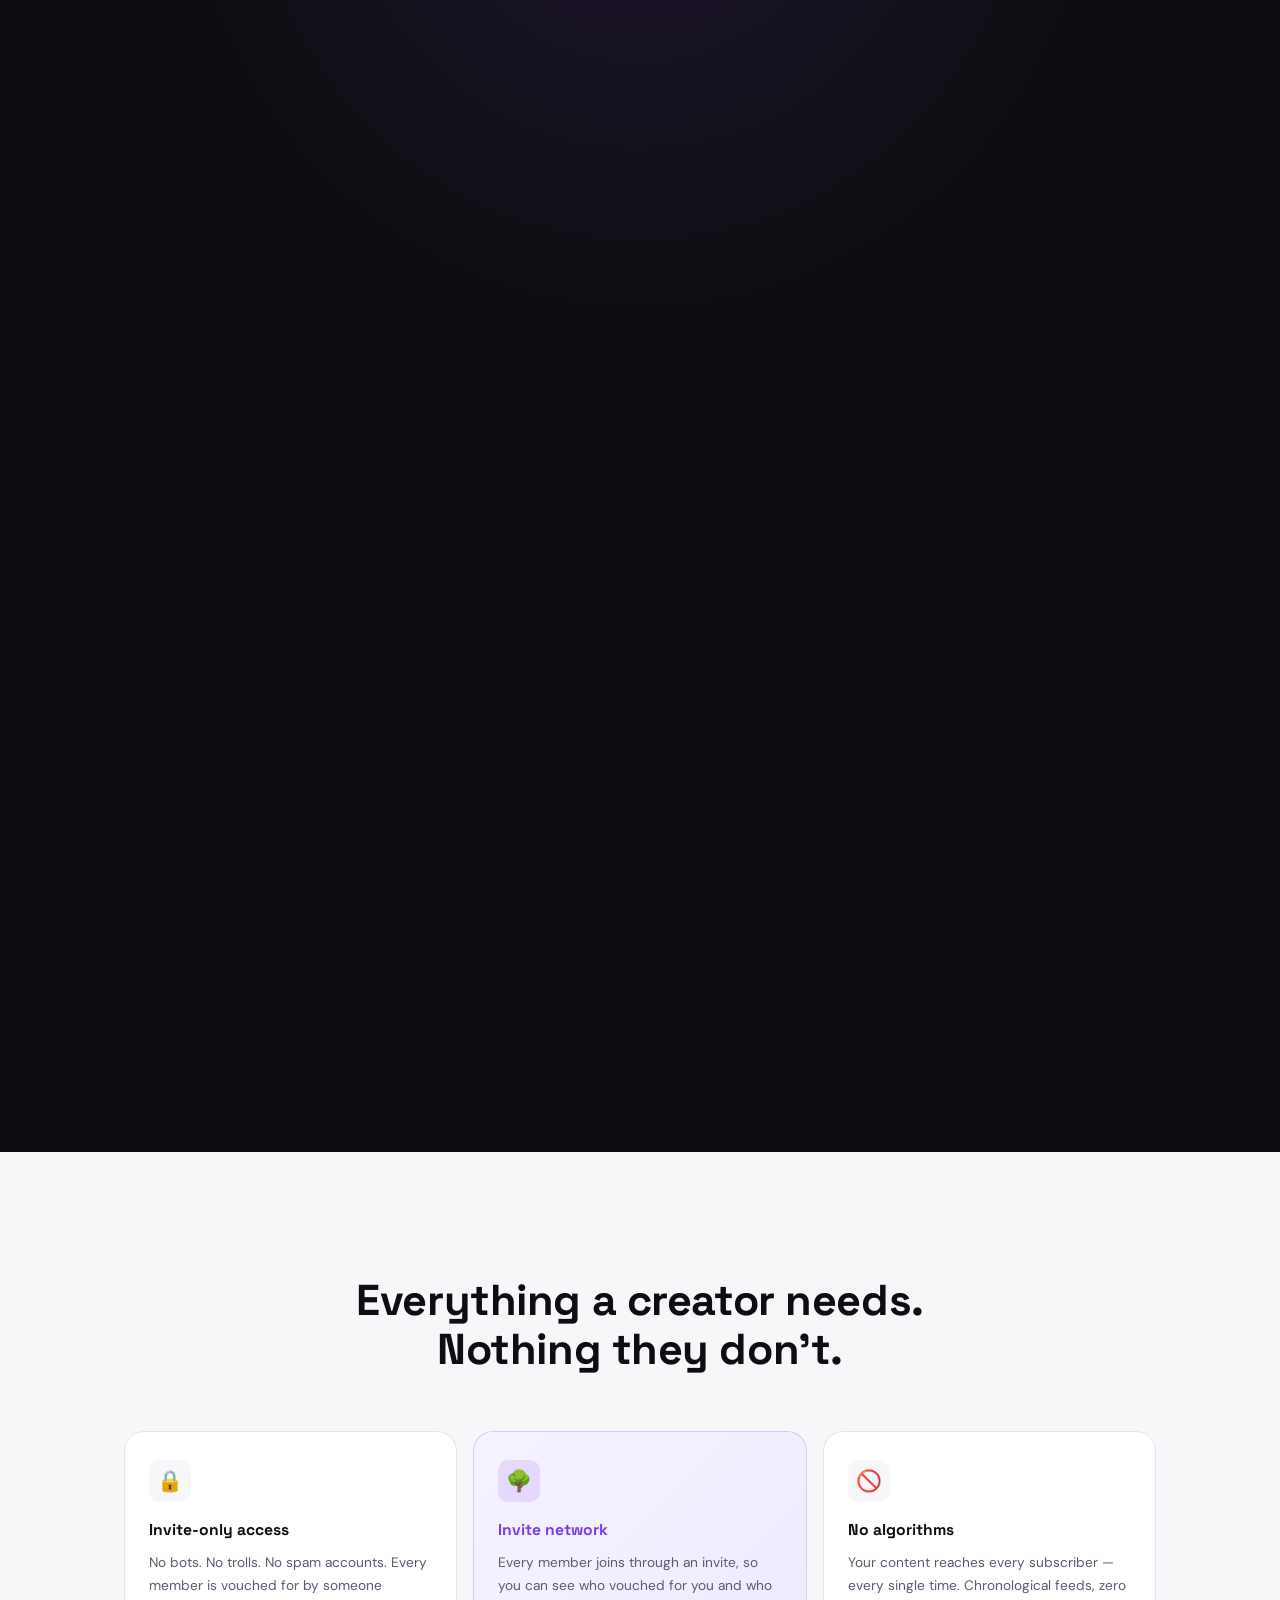
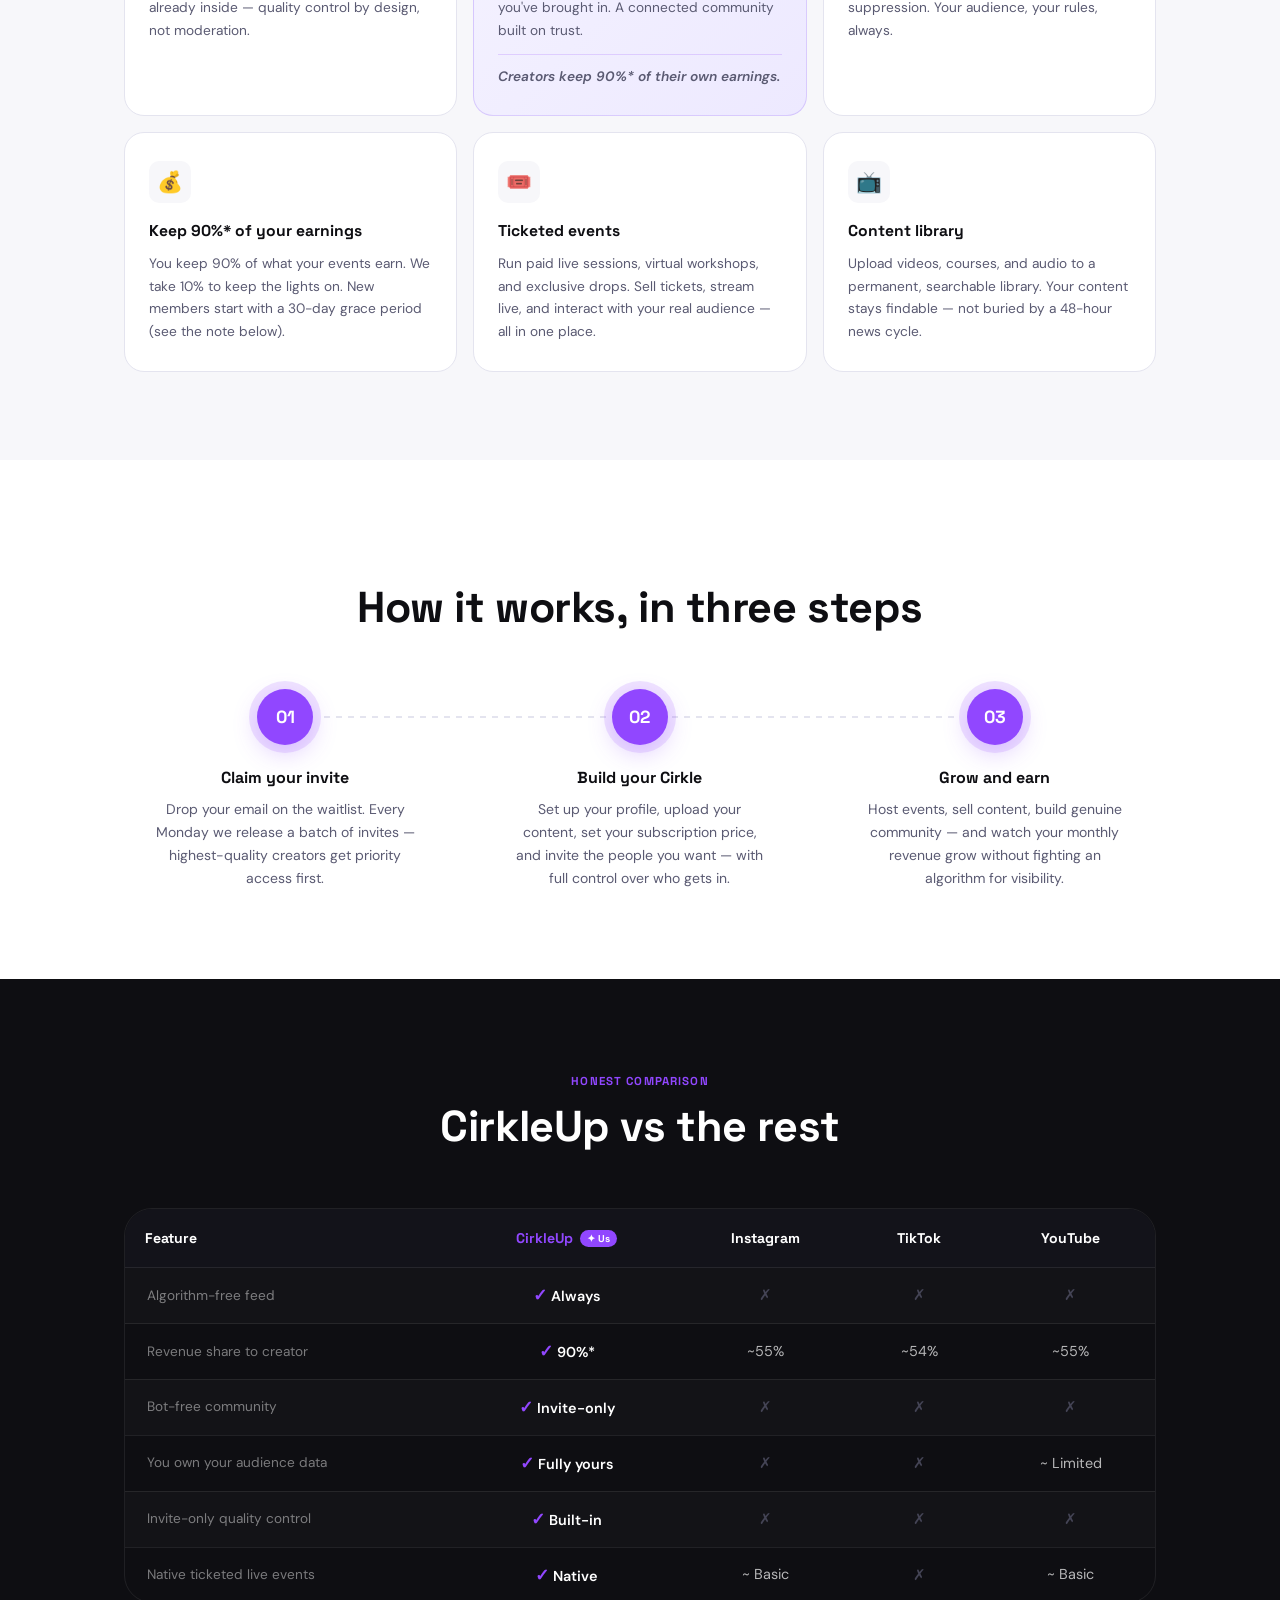
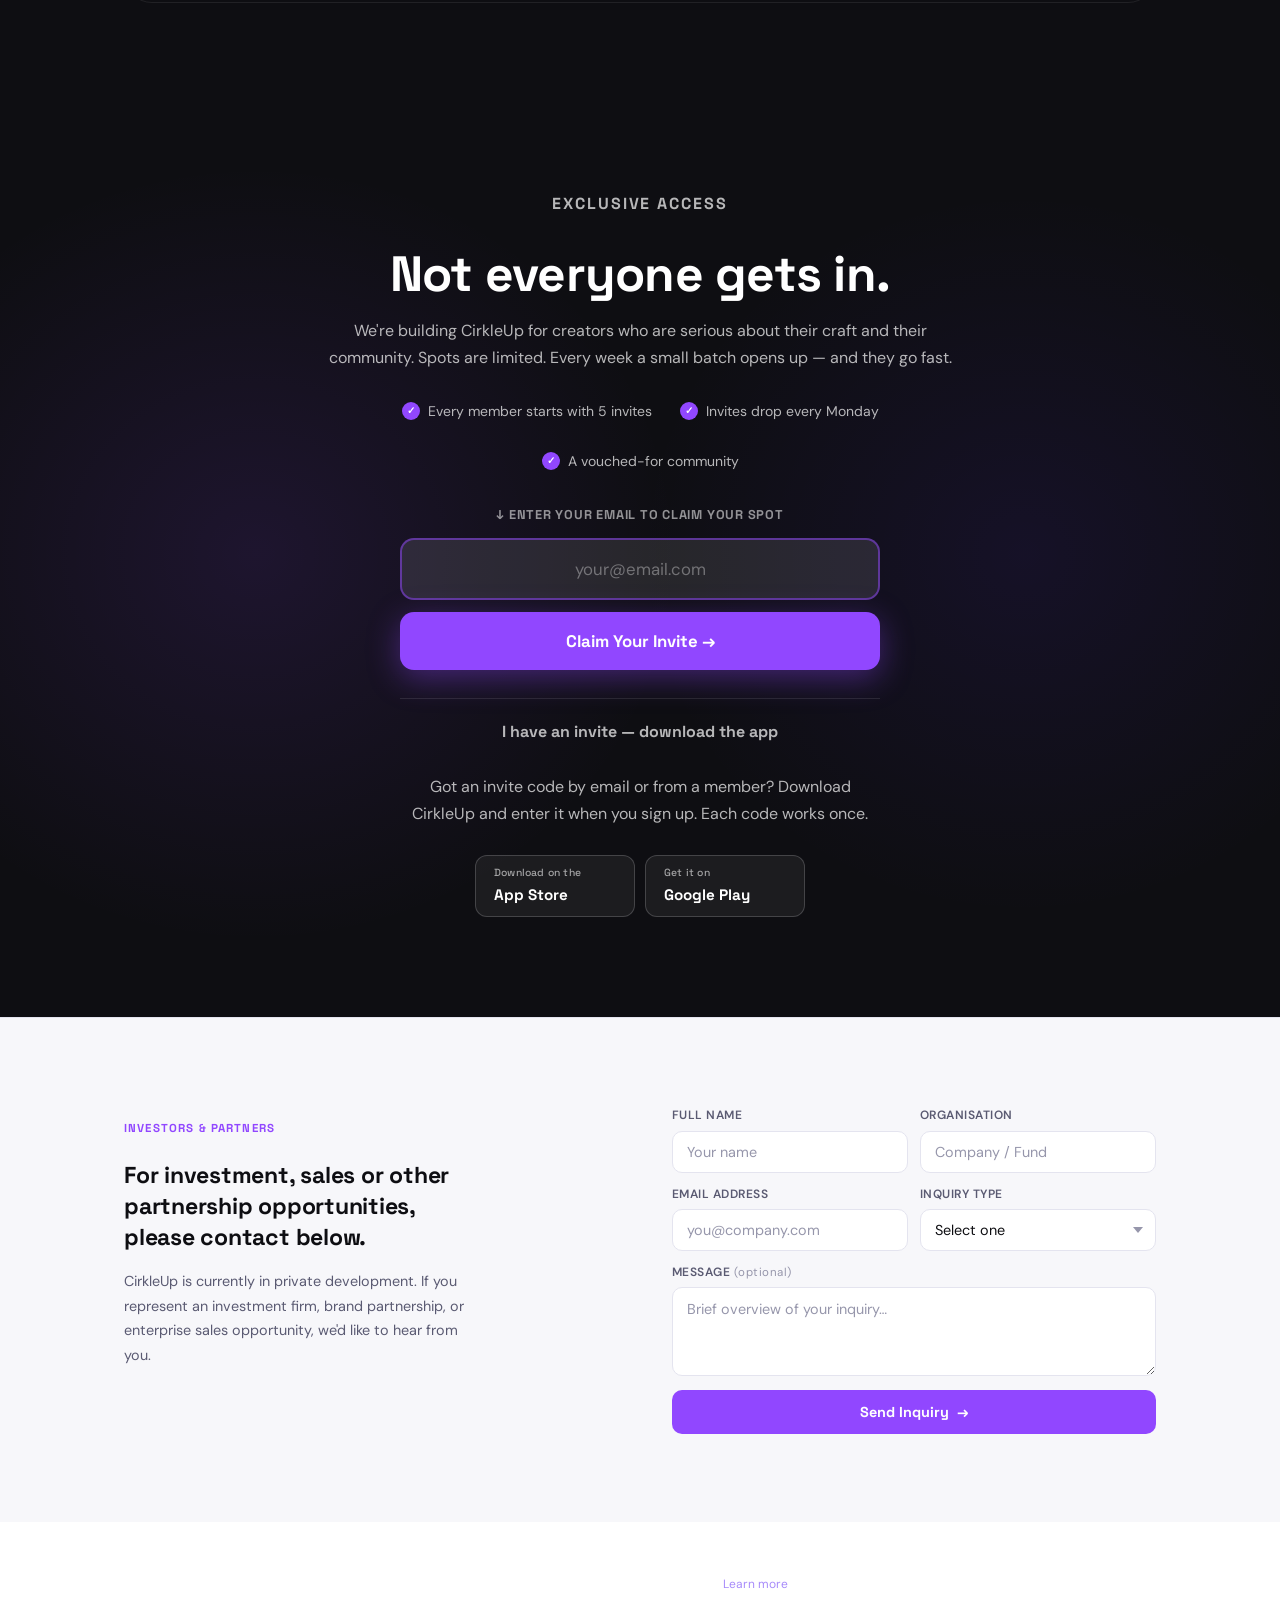
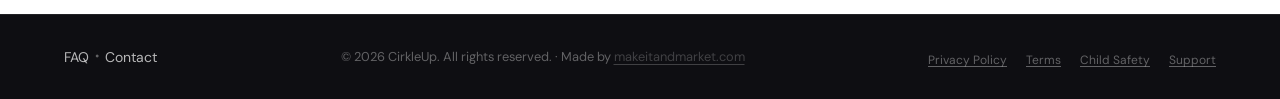
==== commit bf2bc105: "new edits" ====
--- a/index.html
+++ b/index.html
@@ -8,6 +8,10 @@
 <meta property="og:title" content="CirkleUp — Social Media, Fixed."/>
 <meta property="og:description" content="The only social platform you can't sign up for. Request your invite."/>
 <meta property="og:type" content="website"/>
+<meta property="og:url" content="https://cirkleup.com/"/>
+<meta property="og:image" content="https://cirkleup.com/og-image.png"/>
+<meta name="twitter:card" content="summary_large_image"/>
+<meta name="twitter:image" content="https://cirkleup.com/og-image.png"/>
 <link rel="preconnect" href="https://fonts.googleapis.com"/>
 <link rel="preconnect" href="https://fonts.gstatic.com" crossorigin/>
 <link href="https://fonts.googleapis.com/css2?family=Space+Grotesk:wght@400;500;600;700&family=DM+Sans:opsz,wght@9..40,300;9..40,400;9..40,500;9..40,600&display=swap" rel="stylesheet"/>
@@ -705,6 +709,10 @@
 .nav-app-link:hover{color:#fff;}
 @media (max-width:900px){.invite-path{text-align:center;}.invite-path .store-row{justify-content:center;}}
 @media (max-width:480px){.nav-app-link{display:none;}.store-btn{flex:1;min-width:0;}}
+
+.fine-print{font-size:0.75rem;line-height:1.6;color:rgba(255,255,255,0.45);max-width:620px;margin:14px auto 0;}
+.fine-print a{color:#a78bfa;}
+.fine-print--page{max-width:none;text-align:center;padding:20px 0;color:rgba(255,255,255,0.5);}
 </style>
 </head>
 <body>
@@ -753,7 +761,7 @@
 
     <div class="lineage-callout">
       <span class="lineage-icon">🌳</span>
-      <p>Creators keep 90% of what they earn — and grow their community by invitation.</p>
+      <p>Creators keep 90%* of what they earn — and grow their community by invitation.</p>
     </div>
 
     <div class="hero-form-wrap" id="waitlist">
@@ -766,13 +774,13 @@
         </button>
       </form>
       <span class="input-err" id="heroErr"></span>
-      <p class="invite-note" style="margin-top:12px;">Founding members get 5 invites to share with their circle.</p>
+      <p class="invite-note" style="margin-top:12px;">Every new member starts with 5 invites to share with their circle.</p>
       <p class="what-next">We'll email you when your spot opens. You'll get access + 5 invites.</p>
       <div class="invite-path" id="download">
         <p class="invite-path-label">I have an invite — download the app</p>
-        <p class="invite-path-sub">Got an invite code from a member? Download CirkleUp and sign up with it.</p>
+        <p class="invite-path-sub">Got an invite code by email or from a member? Download CirkleUp and enter it when you sign up. Each code works once.</p>
         <div class="store-row">
-          <a class="store-btn" href="https://apps.apple.com/sz/app/cirkleup/id6768386988" target="_blank" rel="noopener"><small>Download on the</small><strong>App Store</strong></a>
+          <a class="store-btn" href="https://apps.apple.com/app/cirkleup/id6768386988" target="_blank" rel="noopener"><small>Download on the</small><strong>App Store</strong></a>
           <a class="store-btn" href="https://play.google.com/store/apps/details?id=com.cirkleup.app" target="_blank" rel="noopener"><small>Get it on</small><strong>Google Play</strong></a>
         </div>
       </div>
@@ -878,7 +886,7 @@
       </div>
       <div class="phone-badge phone-badge--2">
         <span class="phone-badge-icon">💸</span>
-        <span class="phone-badge-text">90% yours</span>
+        <span class="phone-badge-text">90%* yours</span>
         <span class="phone-badge-sub">Of what you earn</span>
       </div>
       <div class="phone-badge phone-badge--3">
@@ -902,7 +910,7 @@
       <p class="stat-label">Creators on the waitlist</p>
     </div>
     <div class="stat">
-      <p class="stat-num">90%</p>
+      <p class="stat-num">90%*</p>
       <p class="stat-label">Revenue goes straight to you</p>
     </div>
     <div class="stat">
@@ -981,7 +989,7 @@
         muted
         loop
         playsinline
-        preload="auto"
+        preload="metadata"
         style="display:block;width:100%;height:100%;object-fit:cover;">
         <source src="/cirkleUp.mp4" type="video/mp4"/>
         Your browser does not support the video tag.
@@ -1000,12 +1008,13 @@
 
       <div class="lineage-copy reveal">
         <p class="section-tag">Your Network</p>
-        <h2>Keep 90% of what you earn.<br>Grow with your community.</h2>
-        <p>On CirkleUp, creators keep 90% of their own earnings from subscriptions, tips, products and events. We take 10% to run the platform.</p>
-        <p>Membership is by invitation, so every member is vouched for by someone real. You can see who brought you in and who you've welcomed — a connected community, not a crowd of strangers.</p>
+        <h2>Keep 90%* of what you earn.<br>Grow with your community.</h2>
+        <p>On CirkleUp, creators keep 90%* of what they earn from ticketed events, with more ways to earn on the way. We take 10% to run the platform.</p>
+        <p>Membership is by invitation, so every member is vouched for by someone real. When you invite someone, you earn a referral bonus: 10% of their ticket sales during their first 30 days. It's a thank-you for bringing in good people, nothing more.</p>
+        <p class="fine-print">*New members are in a 30-day grace period: 80% to the creator, 10% referral bonus to whoever invited them, 10% platform. After 30 days, creators keep 90% and the platform keeps 10%. Applies to event ticket sales. <a href="/faq">Learn more</a></p>
         <div class="lineage-stats">
           <div class="lineage-stat">
-            <span class="lineage-stat-num">90%</span>
+            <span class="lineage-stat-num">90%*</span>
             <span class="lineage-stat-label">Of your earnings are yours</span>
           </div>
           <div class="lineage-stat">
@@ -1069,7 +1078,7 @@
             <circle cx="300" cy="72" r="38" stroke="rgba(167,139,250,0.7)" stroke-width="2.5" fill="none"/>
             <circle cx="300" cy="72" r="50" stroke="rgba(139,92,246,0.15)" stroke-width="1.5" fill="none" class="node-pulse"/>
             <text x="300" y="66" text-anchor="middle" fill="white" font-size="13" font-family="Space Grotesk" font-weight="700">YOU</text>
-            <text x="300" y="82" text-anchor="middle" fill="rgba(255,255,255,0.7)" font-size="9" font-family="Space Grotesk" class="tier-badge">FOUNDING</text>
+            <text x="300" y="82" text-anchor="middle" fill="rgba(255,255,255,0.7)" font-size="9" font-family="Space Grotesk" class="tier-badge">INVITER</text>
           </g>
 
           <!-- LEVEL 2 — L -->
@@ -1152,7 +1161,7 @@
         <div class="feat-icon">🌳</div>
         <h3>Invite network</h3>
         <p>Every member joins through an invite, so you can see who vouched for you and who you've brought in. A connected community built on trust.</p>
-        <p class="feat-highlight-line">Creators keep 90% of their own earnings.</p>
+        <p class="feat-highlight-line">Creators keep 90%* of their own earnings.</p>
       </article>
       <article class="feat-card reveal d2">
         <div class="feat-icon">🚫</div>
@@ -1161,8 +1170,8 @@
       </article>
       <article class="feat-card reveal d1">
         <div class="feat-icon">💰</div>
-        <h3>Keep 90% revenue</h3>
-        <p>Subscriptions, tips, digital products — you keep 90 cents of every dollar your community spends. We take 10% to keep the lights on.</p>
+        <h3>Keep 90%* of your earnings</h3>
+        <p>You keep 90% of what your events earn. We take 10% to keep the lights on. New members start with a 30-day grace period (see the note below).</p>
       </article>
       <article class="feat-card reveal d2">
         <div class="feat-icon">🎟️</div>
@@ -1239,14 +1248,14 @@
           </tr>
           <tr>
             <td class="col-feat">Revenue share to creator</td>
-            <td class="col-us"><span class="ck">✓</span> 90%</td>
+            <td class="col-us"><span class="ck">✓</span> 90%*</td>
             <td>~55%</td>
             <td>~54%</td>
             <td>~55%</td>
           </tr>
           <tr>
             <td class="col-feat">Bot-free community</td>
-            <td class="col-us"><span class="ck">✓</span> Guaranteed</td>
+            <td class="col-us"><span class="ck">✓</span> Invite-only</td>
             <td><span class="cx">✗</span></td>
             <td><span class="cx">✗</span></td>
             <td><span class="cx">✗</span></td>
@@ -1289,9 +1298,9 @@
     <h2 class="reveal d1">Not everyone gets in.</h2>
     <p class="reveal d2">We're building CirkleUp for creators who are serious about their craft and their community. Spots are limited. Every week a small batch opens up — and they go fast.</p>
     <div class="cta-checks reveal d2">
-      <div class="cta-check"><div class="cta-dot">✓</div>Founding members get 5 invites</div>
+      <div class="cta-check"><div class="cta-dot">✓</div>Every member starts with 5 invites</div>
       <div class="cta-check"><div class="cta-dot">✓</div>Invites drop every Monday</div>
-      <div class="cta-check"><div class="cta-dot">✓</div>Founding member status</div>
+      <div class="cta-check"><div class="cta-dot">✓</div>A vouched-for community</div>
     </div>
     <div class="reveal d3">
       <p style="font-size:0.8rem;font-weight:700;letter-spacing:0.06em;text-transform:uppercase;color:rgba(255,255,255,0.55);margin-bottom:12px;font-family:'Space Grotesk',sans-serif;">↓ Enter your email to claim your spot</p>
@@ -1305,9 +1314,9 @@
       <span class="input-err" id="ctaErr"></span>
       <div class="invite-path invite-path--center">
         <p class="invite-path-label">I have an invite — download the app</p>
-        <p class="invite-path-sub">Got an invite code from a member? Download CirkleUp and sign up with it.</p>
+        <p class="invite-path-sub">Got an invite code by email or from a member? Download CirkleUp and enter it when you sign up. Each code works once.</p>
         <div class="store-row">
-          <a class="store-btn" href="https://apps.apple.com/sz/app/cirkleup/id6768386988" target="_blank" rel="noopener"><small>Download on the</small><strong>App Store</strong></a>
+          <a class="store-btn" href="https://apps.apple.com/app/cirkleup/id6768386988" target="_blank" rel="noopener"><small>Download on the</small><strong>App Store</strong></a>
           <a class="store-btn" href="https://play.google.com/store/apps/details?id=com.cirkleup.app" target="_blank" rel="noopener"><small>Get it on</small><strong>Google Play</strong></a>
         </div>
       </div>
@@ -1374,16 +1383,19 @@
 <!-- ═══════════════════════════════════════════
      FOOTER
 ═══════════════════════════════════════════ -->
+<div class="wrap"><p class="fine-print fine-print--page">*New members are in a 30-day grace period: 80% to the creator, 10% referral bonus to whoever invited them, 10% platform. After 30 days, creators keep 90% and the platform keeps 10%. Applies to event ticket sales. <a href="/faq">Learn more</a></p></div>
+
 <footer class="footer">
   <div class="footer-bar">
     <nav class="footer-nav" aria-label="Footer">
-      <a href="#">About</a>
+      <a href="/faq">FAQ</a>
       <span class="footer-sep" aria-hidden="true">•</span>
       <a href="#contact">Contact</a>
     </nav>
     <p class="footer-copy">© 2026 CirkleUp. All rights reserved. · Made by <a href="https://makeitandmarket.com" target="_blank" rel="noopener" style="color:inherit;opacity:0.6;text-decoration:underline;text-underline-offset:3px;">makeitandmarket.com</a></p>
     <div style="margin-top:8px;font-size:0.75rem;">
       <a href="/privacy" style="color:rgba(255,255,255,0.35);text-decoration:underline;text-underline-offset:2px;margin-right:16px;">Privacy Policy</a>
+      <a href="/terms" style="color:rgba(255,255,255,0.35);text-decoration:underline;text-underline-offset:2px;margin-right:16px;">Terms</a>
       <a href="/child-safety" style="color:rgba(255,255,255,0.35);text-decoration:underline;text-underline-offset:2px;margin-right:16px;">Child Safety</a>
       <a href="/support" style="color:rgba(255,255,255,0.35);text-decoration:underline;text-underline-offset:2px;">Support</a>
     </div>
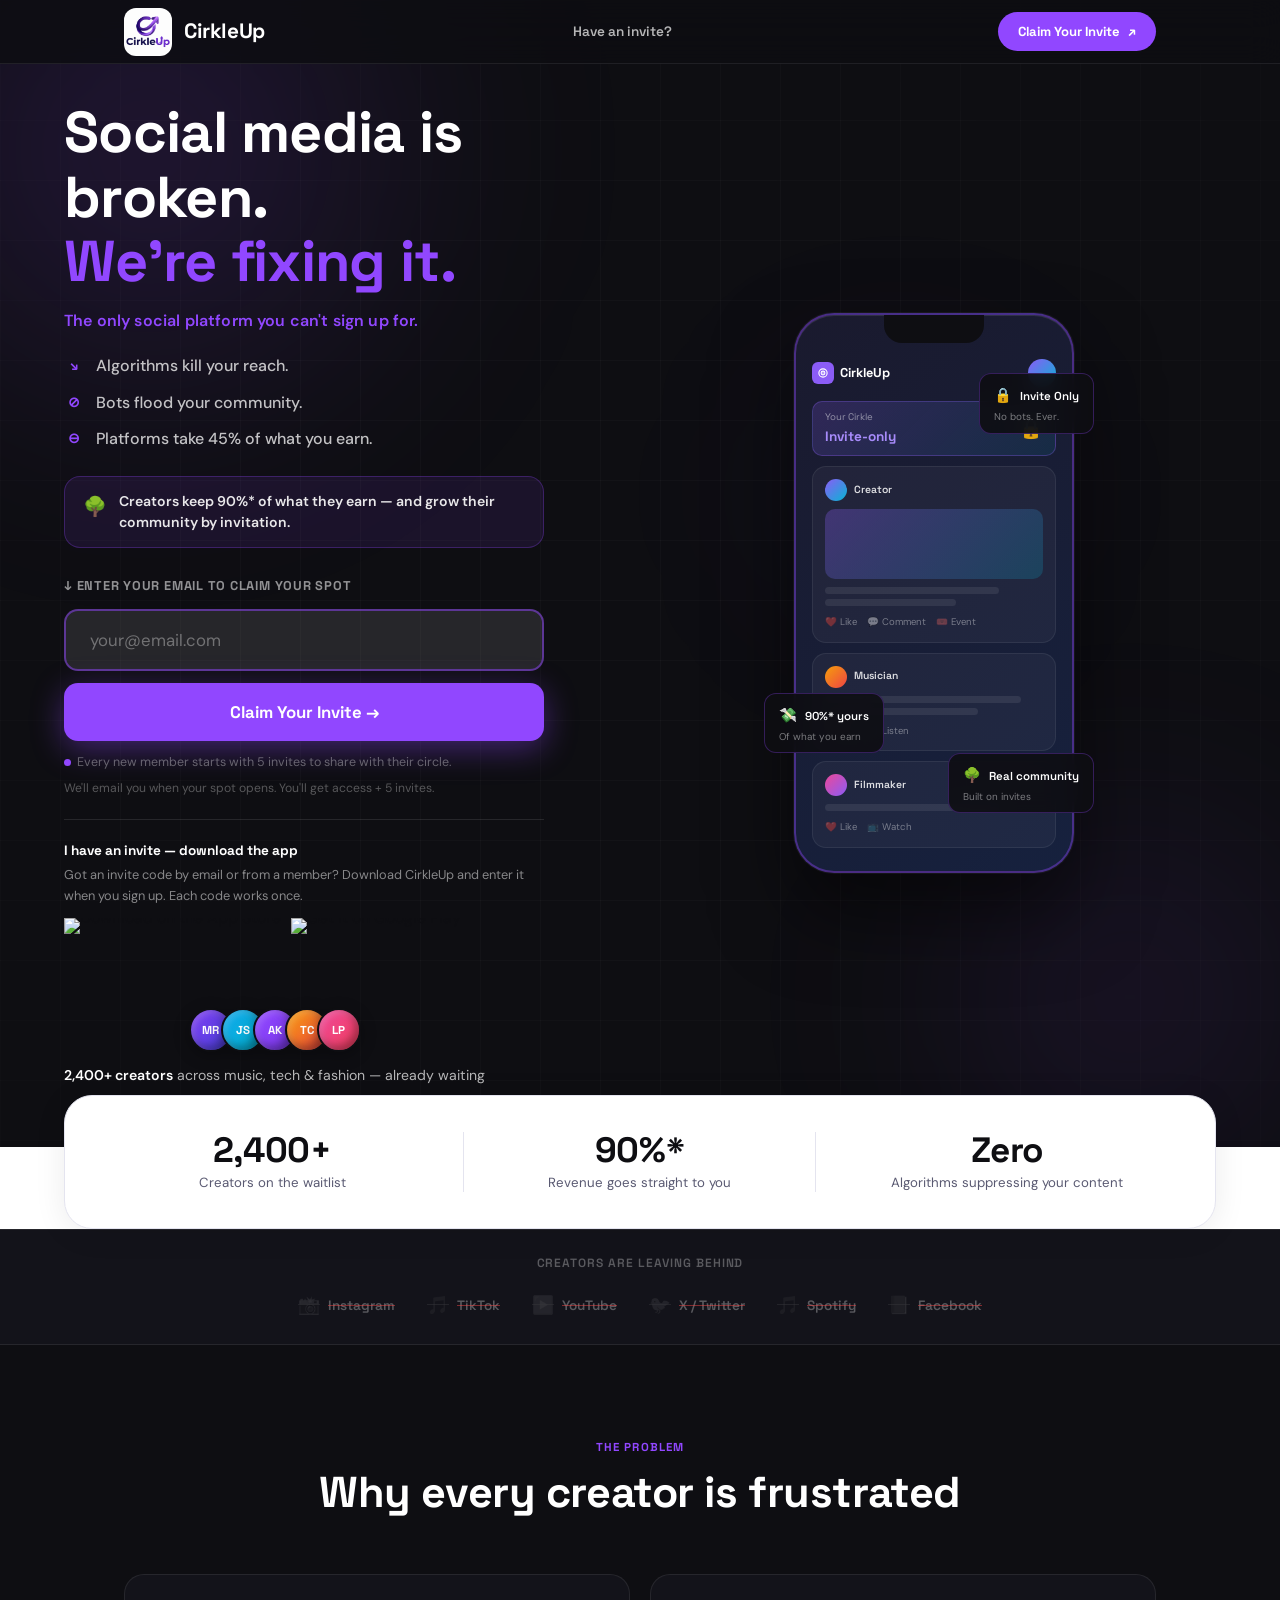
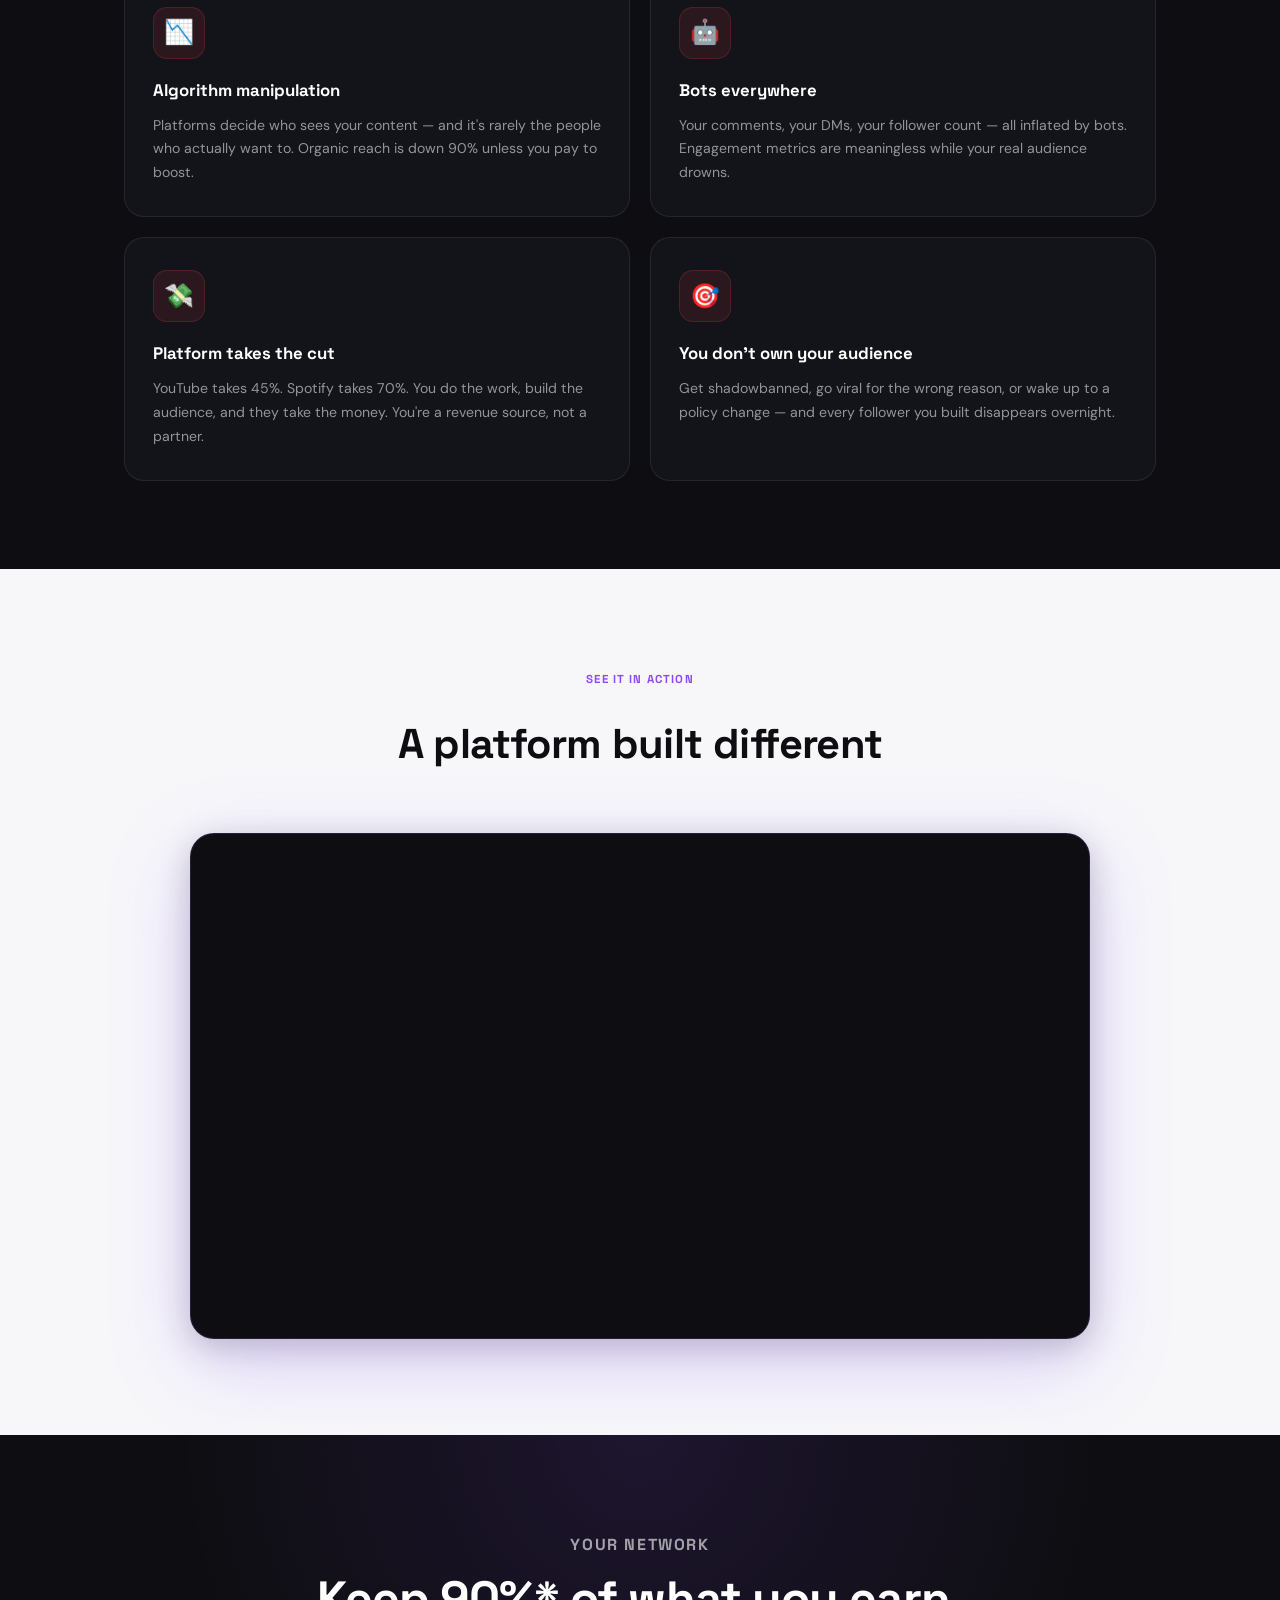
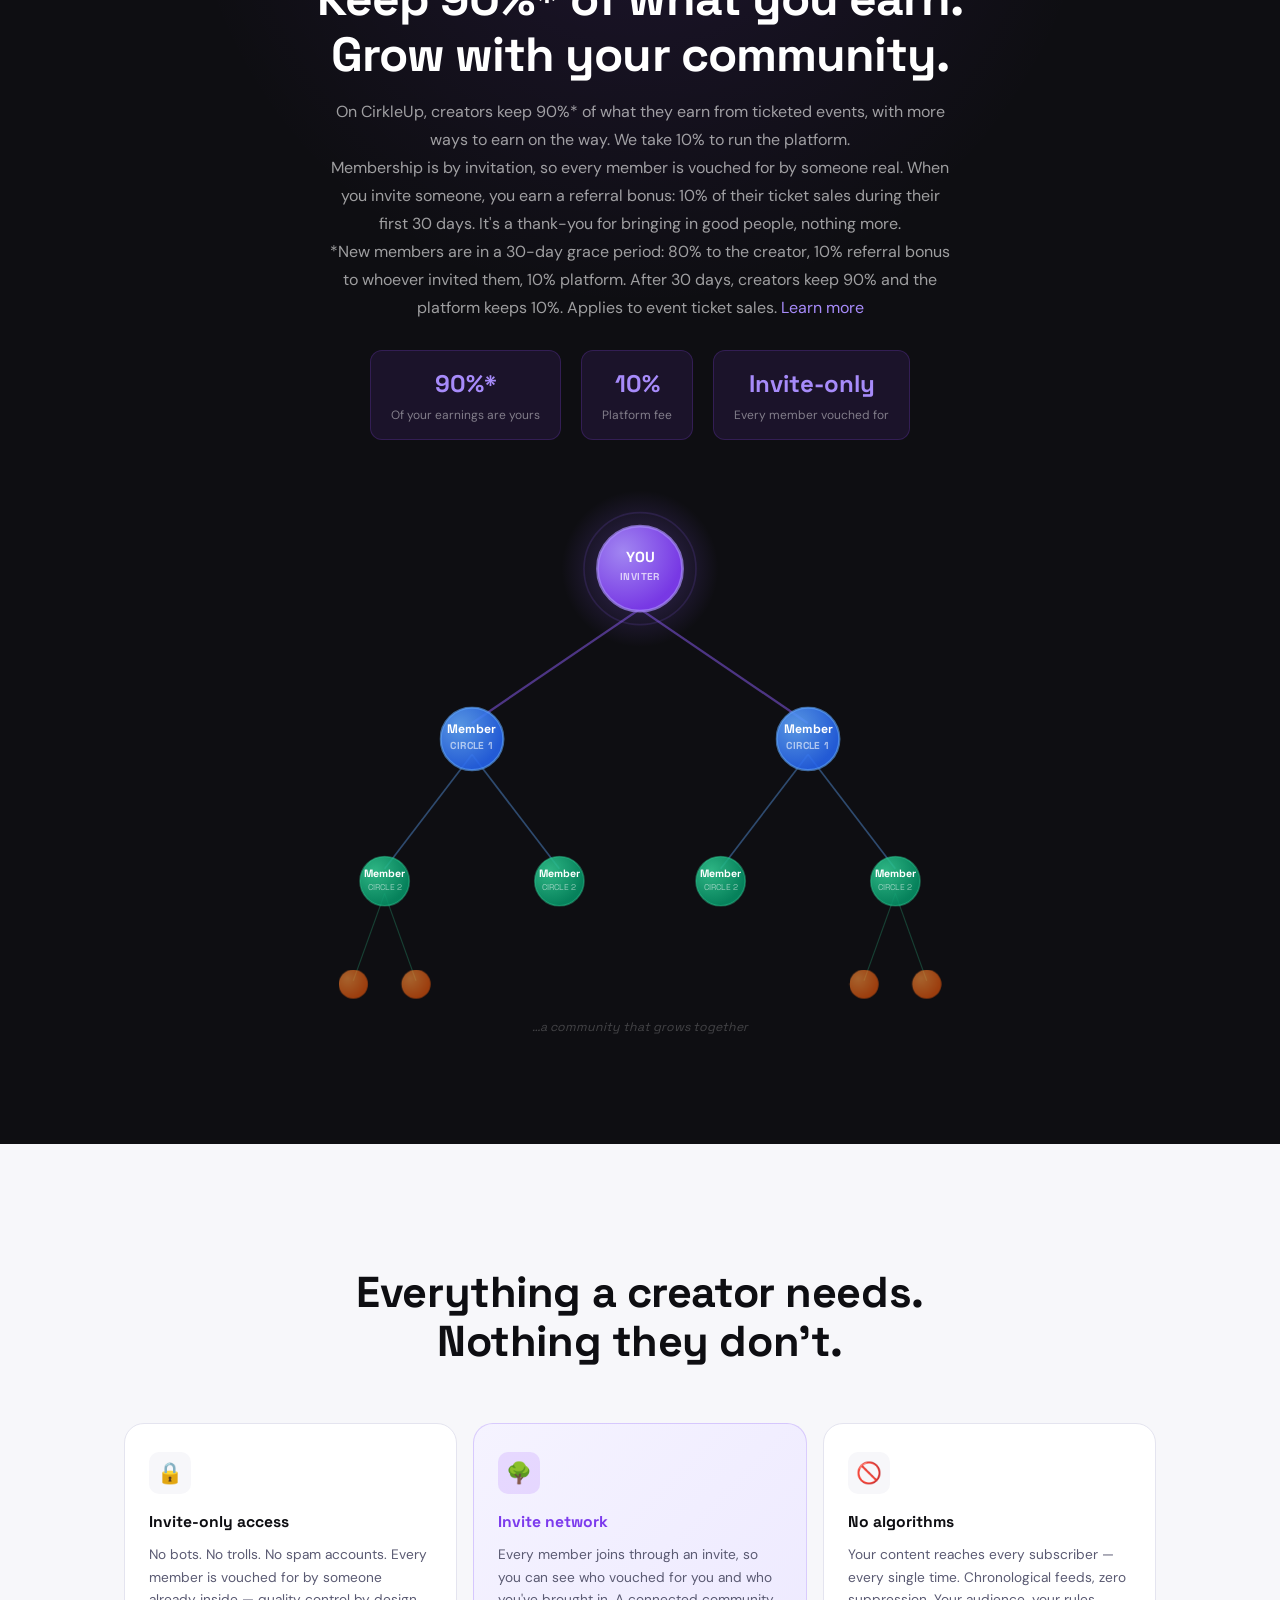
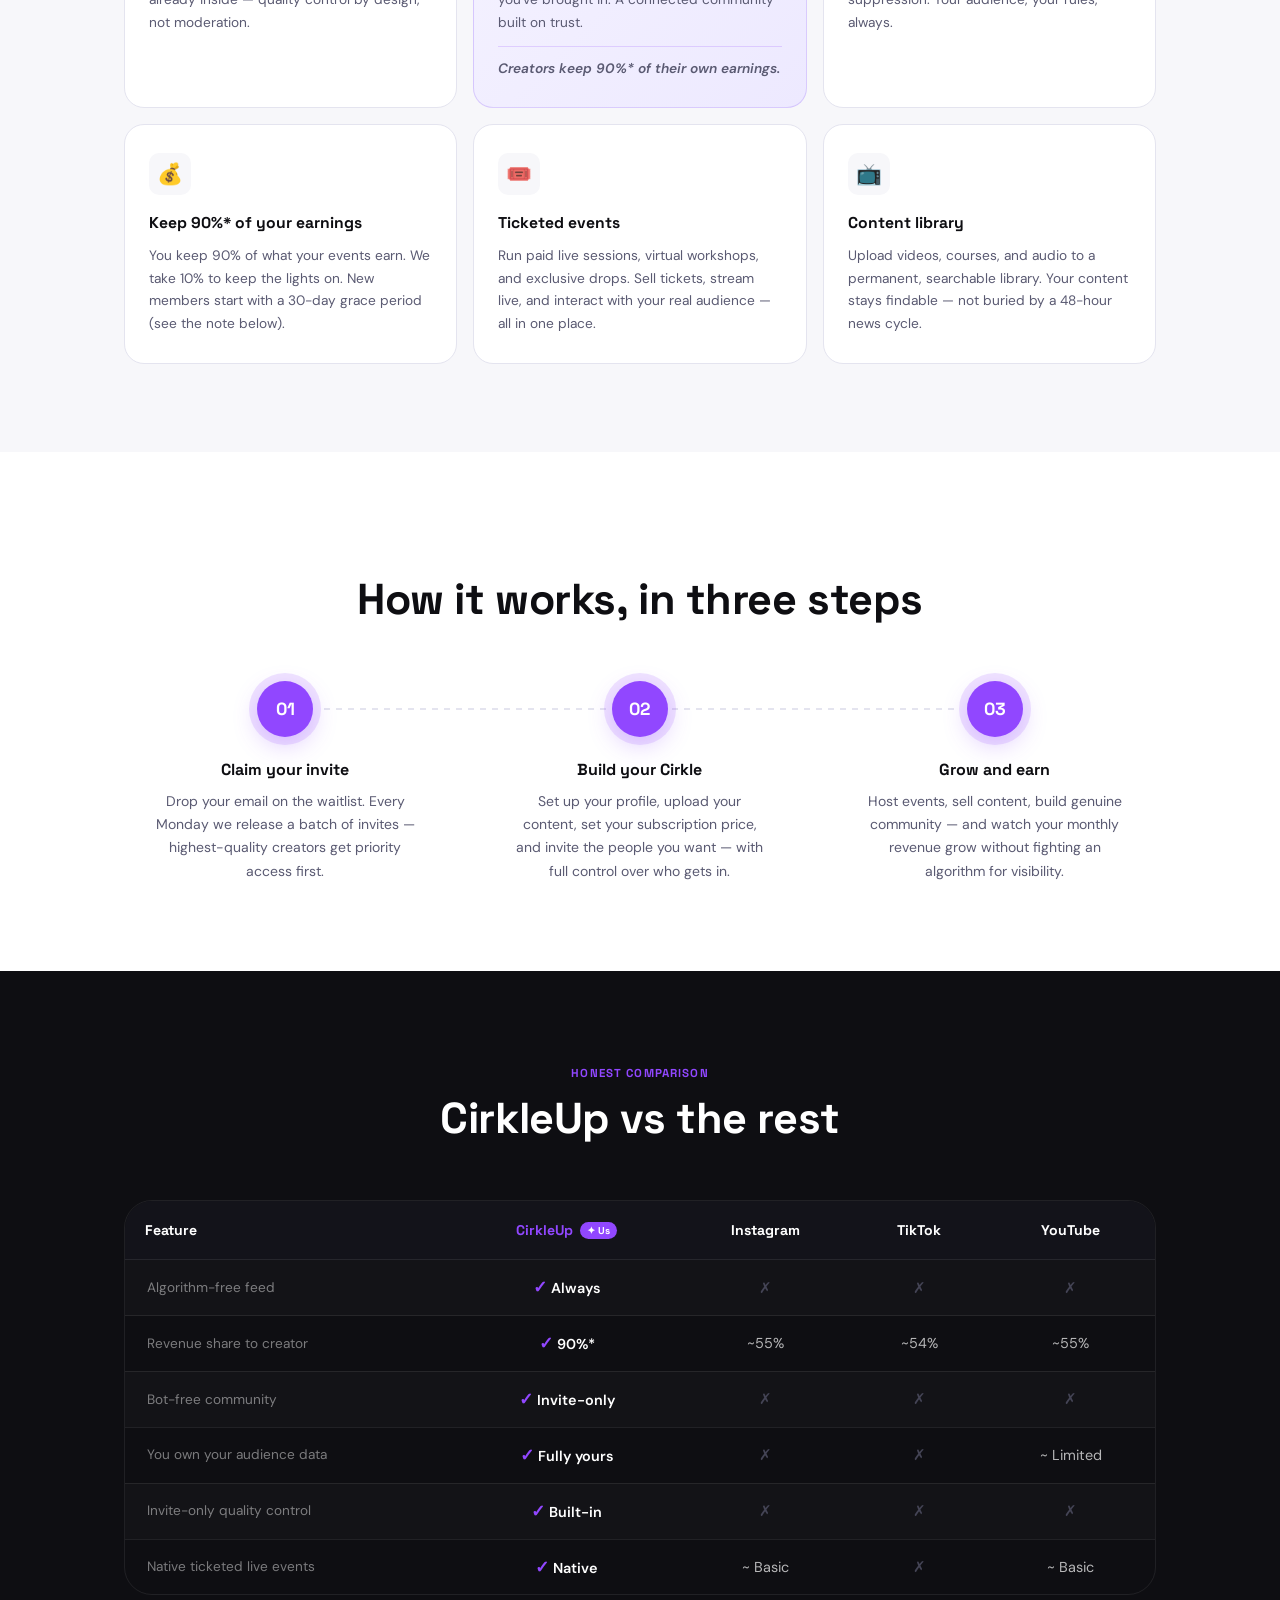
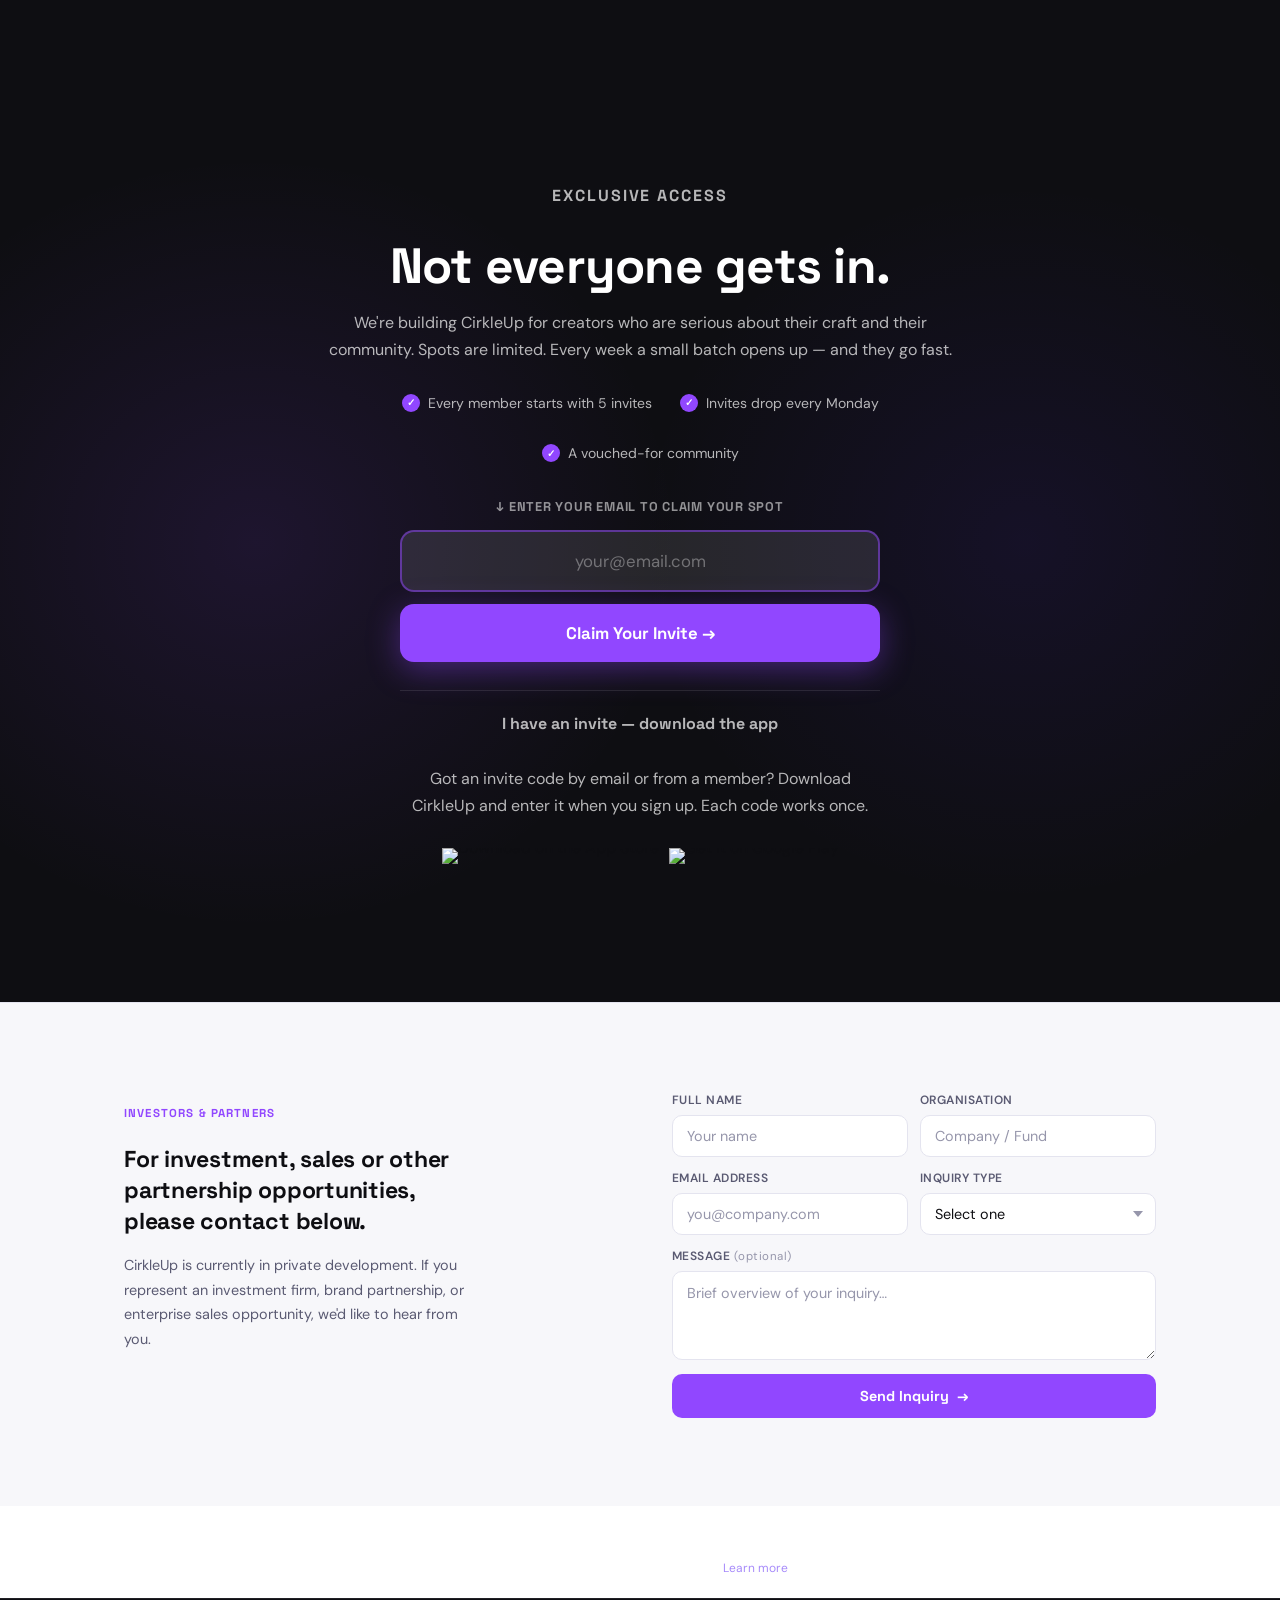
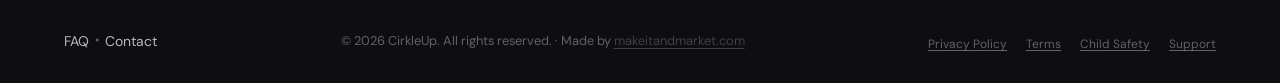
==== commit f56ddd55: "Add files via upload" ====
--- a/index.html
+++ b/index.html
@@ -699,6 +699,9 @@
 .invite-path-label{font-family:'Space Grotesk',sans-serif;font-size:0.85rem;font-weight:700;color:#fff;margin-bottom:4px;}
 .invite-path-sub{font-size:0.8rem;color:rgba(255,255,255,0.5);margin-bottom:12px;}
 .store-row{display:flex;gap:10px;flex-wrap:wrap;}
+.store-badge{display:inline-block;line-height:0;transition:transform .2s ease,opacity .2s ease;}
+.store-badge:hover{transform:translateY(-1px);opacity:.9;}
+.store-badge img{height:54px;width:auto;display:block;}
 .store-btn{display:inline-flex;flex-direction:column;align-items:flex-start;justify-content:center;gap:1px;padding:9px 18px;border-radius:12px;background:rgba(255,255,255,0.06);border:1.5px solid rgba(255,255,255,0.18);color:#fff;text-decoration:none;font-family:'Space Grotesk',sans-serif;transition:all .2s ease;min-width:160px;}
 .store-btn:hover{background:rgba(255,255,255,0.12);border-color:rgba(255,255,255,0.35);transform:translateY(-1px);}
 .store-btn small{font-size:0.65rem;font-weight:500;color:rgba(255,255,255,0.6);letter-spacing:0.02em;}
@@ -708,7 +711,7 @@
 .nav-app-link{font-size:0.85rem;font-weight:600;color:rgba(255,255,255,0.7);text-decoration:none;margin-right:18px;font-family:'Space Grotesk',sans-serif;}
 .nav-app-link:hover{color:#fff;}
 @media (max-width:900px){.invite-path{text-align:center;}.invite-path .store-row{justify-content:center;}}
-@media (max-width:480px){.nav-app-link{display:none;}.store-btn{flex:1;min-width:0;}}
+@media (max-width:480px){.nav-app-link{display:none;}.store-badge img{height:48px;}}
 
 .fine-print{font-size:0.75rem;line-height:1.6;color:rgba(255,255,255,0.45);max-width:620px;margin:14px auto 0;}
 .fine-print a{color:#a78bfa;}
@@ -780,8 +783,8 @@
         <p class="invite-path-label">I have an invite — download the app</p>
         <p class="invite-path-sub">Got an invite code by email or from a member? Download CirkleUp and enter it when you sign up. Each code works once.</p>
         <div class="store-row">
-          <a class="store-btn" href="https://apps.apple.com/app/cirkleup/id6768386988" target="_blank" rel="noopener"><small>Download on the</small><strong>App Store</strong></a>
-          <a class="store-btn" href="https://play.google.com/store/apps/details?id=com.cirkleup.app" target="_blank" rel="noopener"><small>Get it on</small><strong>Google Play</strong></a>
+          <a class="store-badge" href="https://apps.apple.com/app/cirkleup/id6768386988" target="_blank" rel="noopener"><img src="/img/app-store-badge.png" alt="Download on the App Store" height="54"/></a>
+          <a class="store-badge" href="https://play.google.com/store/apps/details?id=com.cirkleup.app" target="_blank" rel="noopener"><img src="/img/google-play-badge.png" alt="Get it on Google Play" height="54"/></a>
         </div>
       </div>
     </div>
@@ -1316,8 +1319,8 @@
         <p class="invite-path-label">I have an invite — download the app</p>
         <p class="invite-path-sub">Got an invite code by email or from a member? Download CirkleUp and enter it when you sign up. Each code works once.</p>
         <div class="store-row">
-          <a class="store-btn" href="https://apps.apple.com/app/cirkleup/id6768386988" target="_blank" rel="noopener"><small>Download on the</small><strong>App Store</strong></a>
-          <a class="store-btn" href="https://play.google.com/store/apps/details?id=com.cirkleup.app" target="_blank" rel="noopener"><small>Get it on</small><strong>Google Play</strong></a>
+          <a class="store-badge" href="https://apps.apple.com/app/cirkleup/id6768386988" target="_blank" rel="noopener"><img src="/img/app-store-badge.png" alt="Download on the App Store" height="54"/></a>
+          <a class="store-badge" href="https://play.google.com/store/apps/details?id=com.cirkleup.app" target="_blank" rel="noopener"><img src="/img/google-play-badge.png" alt="Get it on Google Play" height="54"/></a>
         </div>
       </div>
     </div>
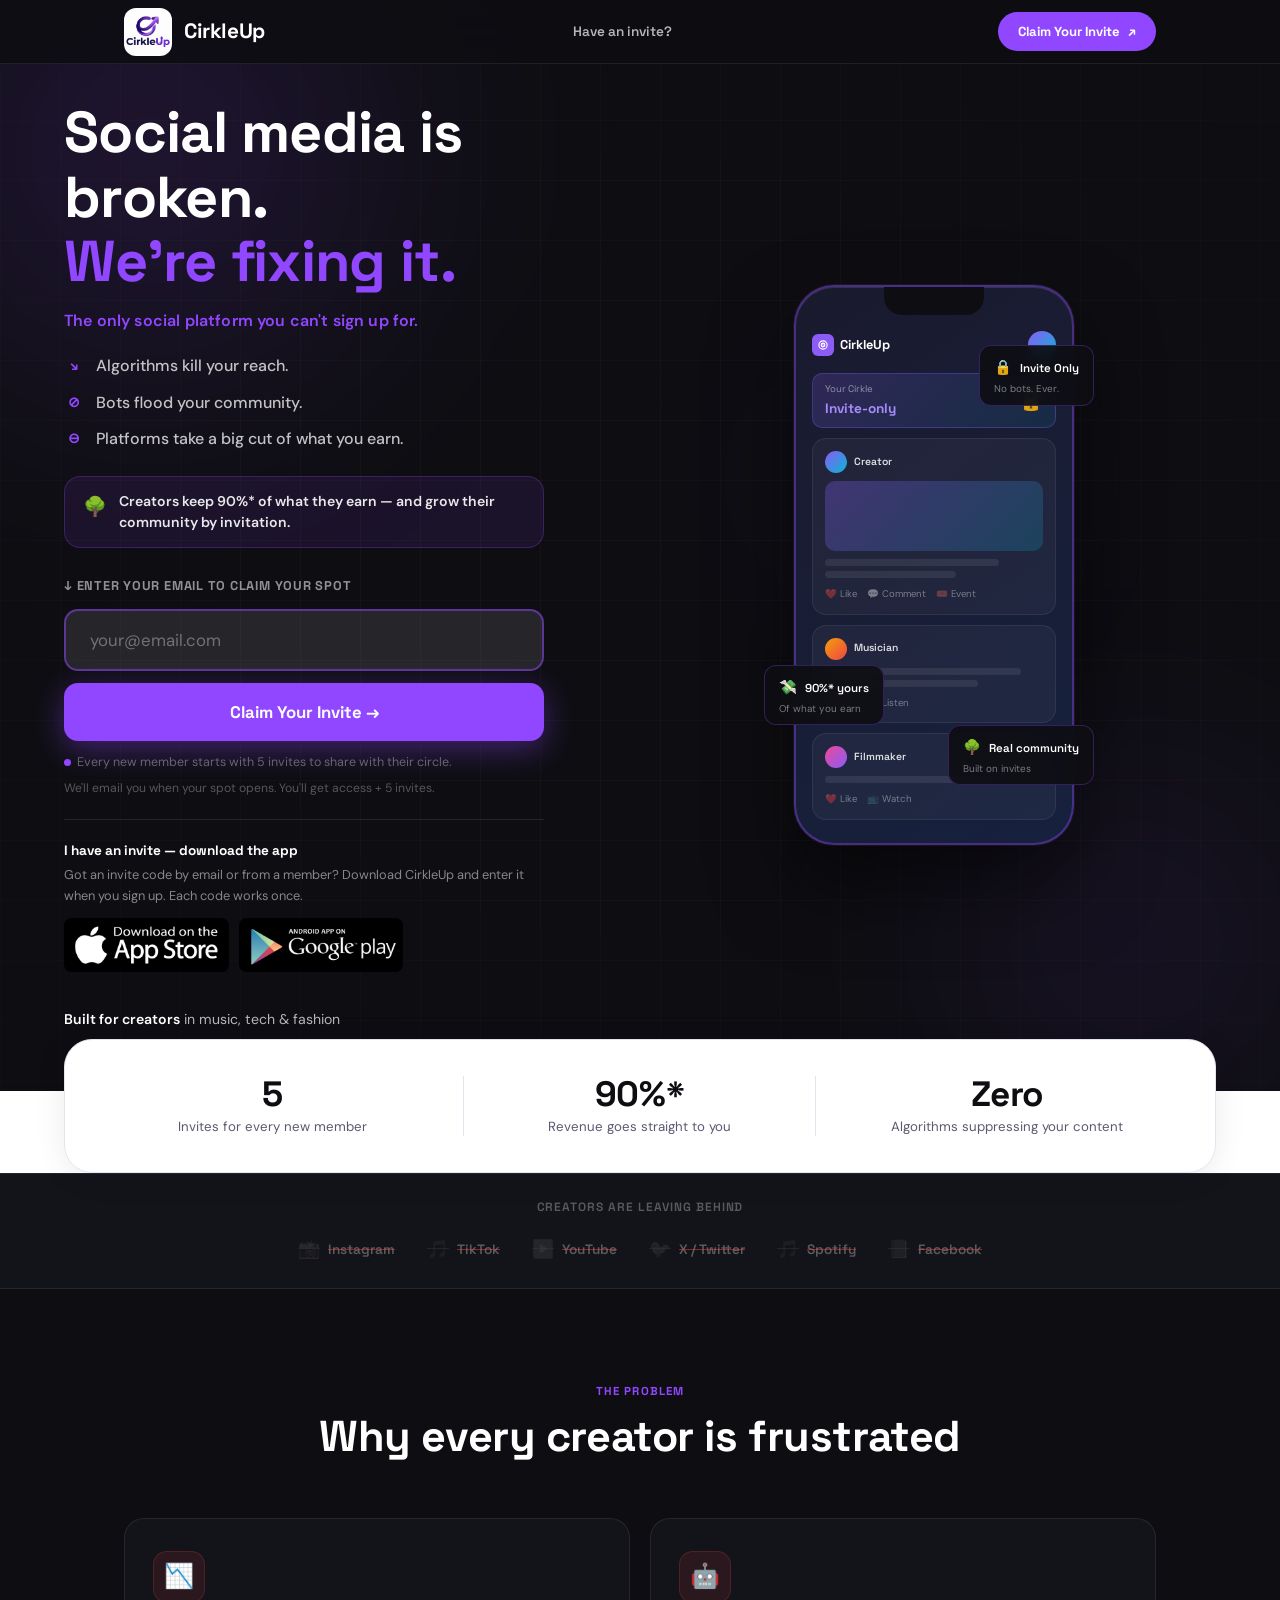
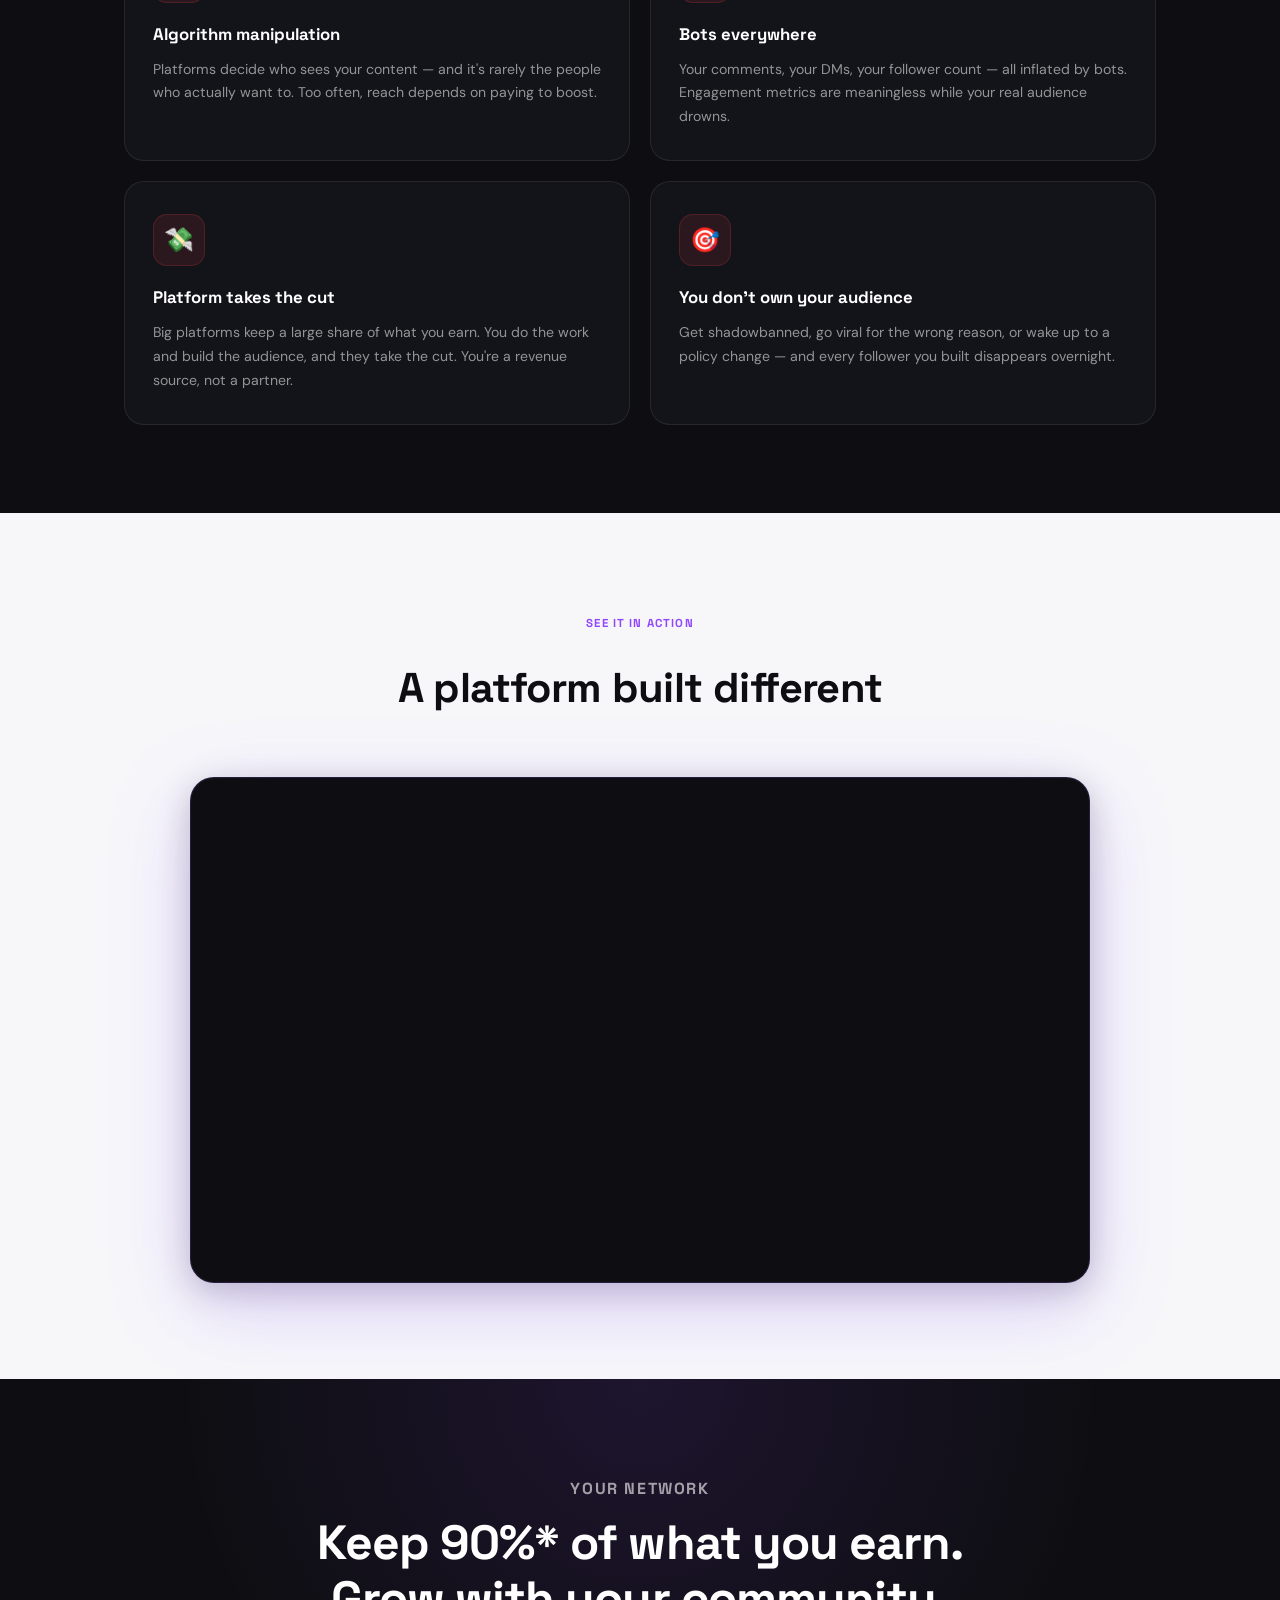
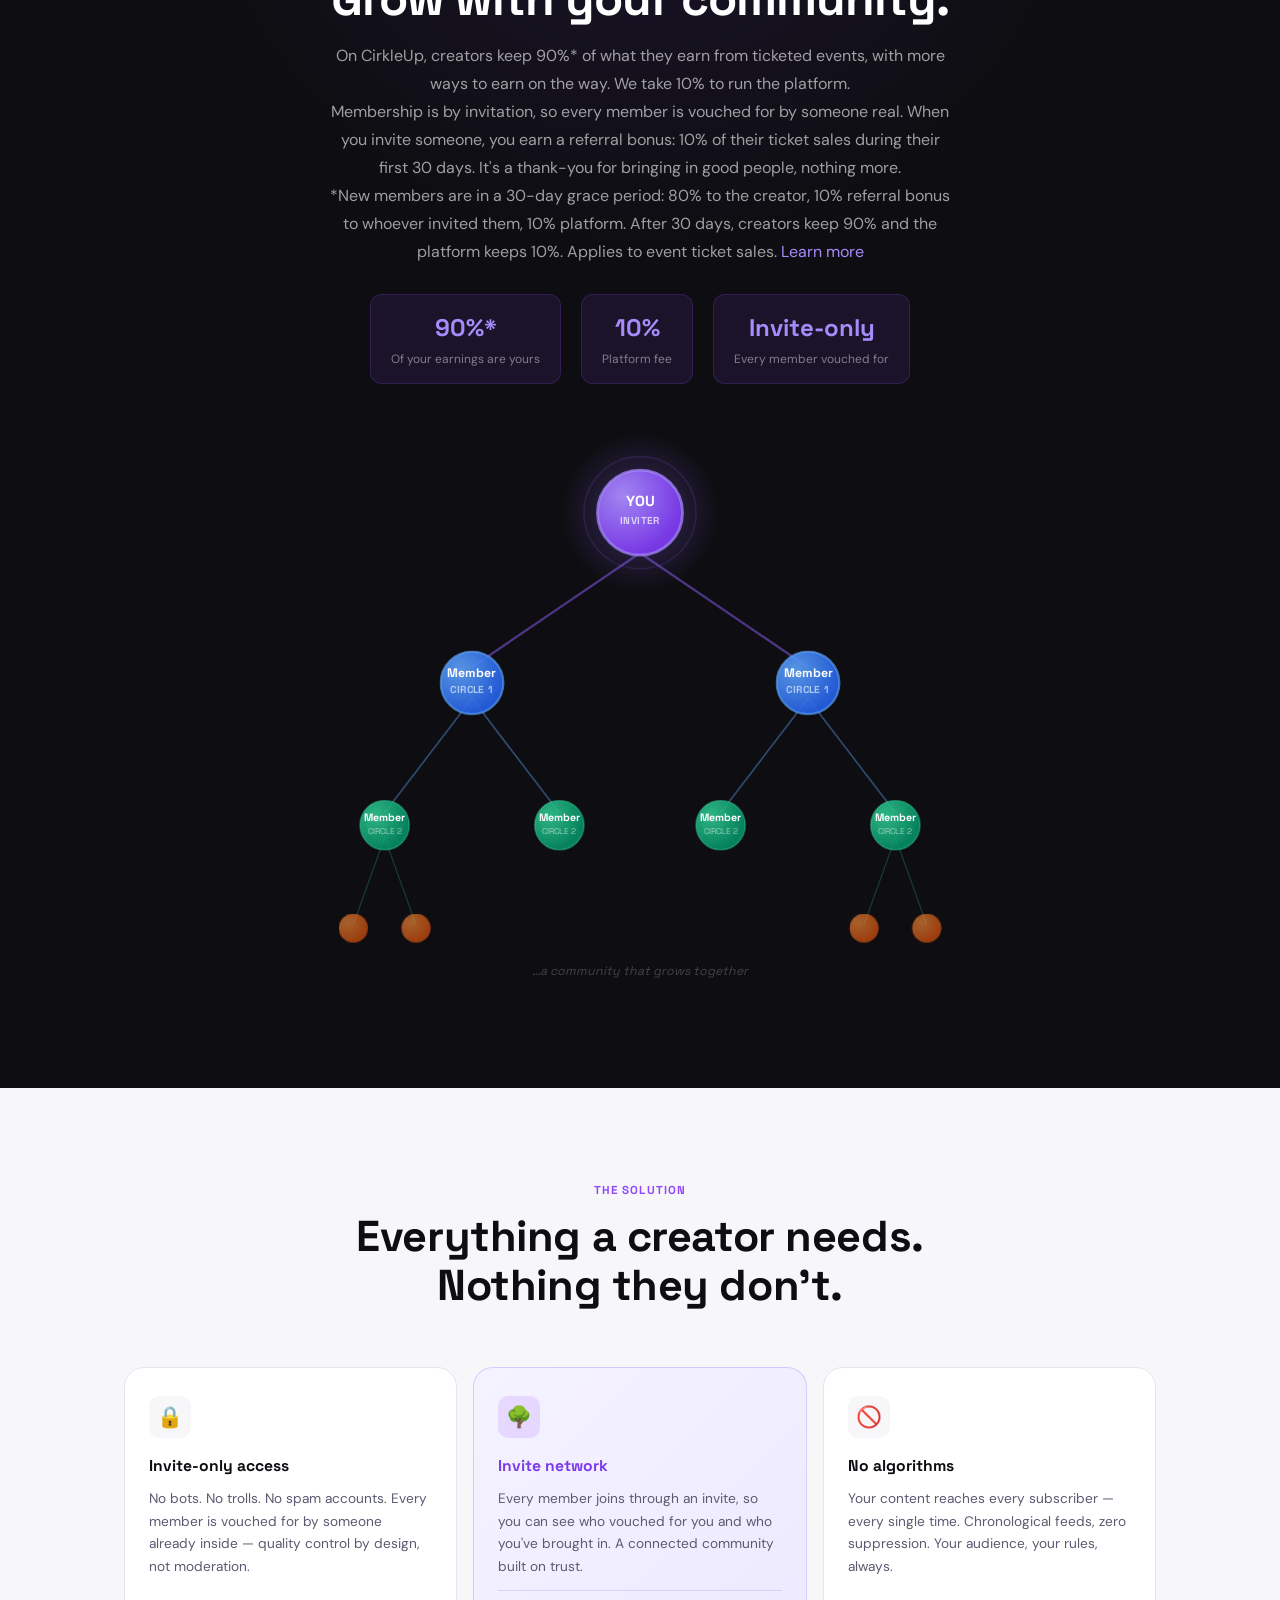
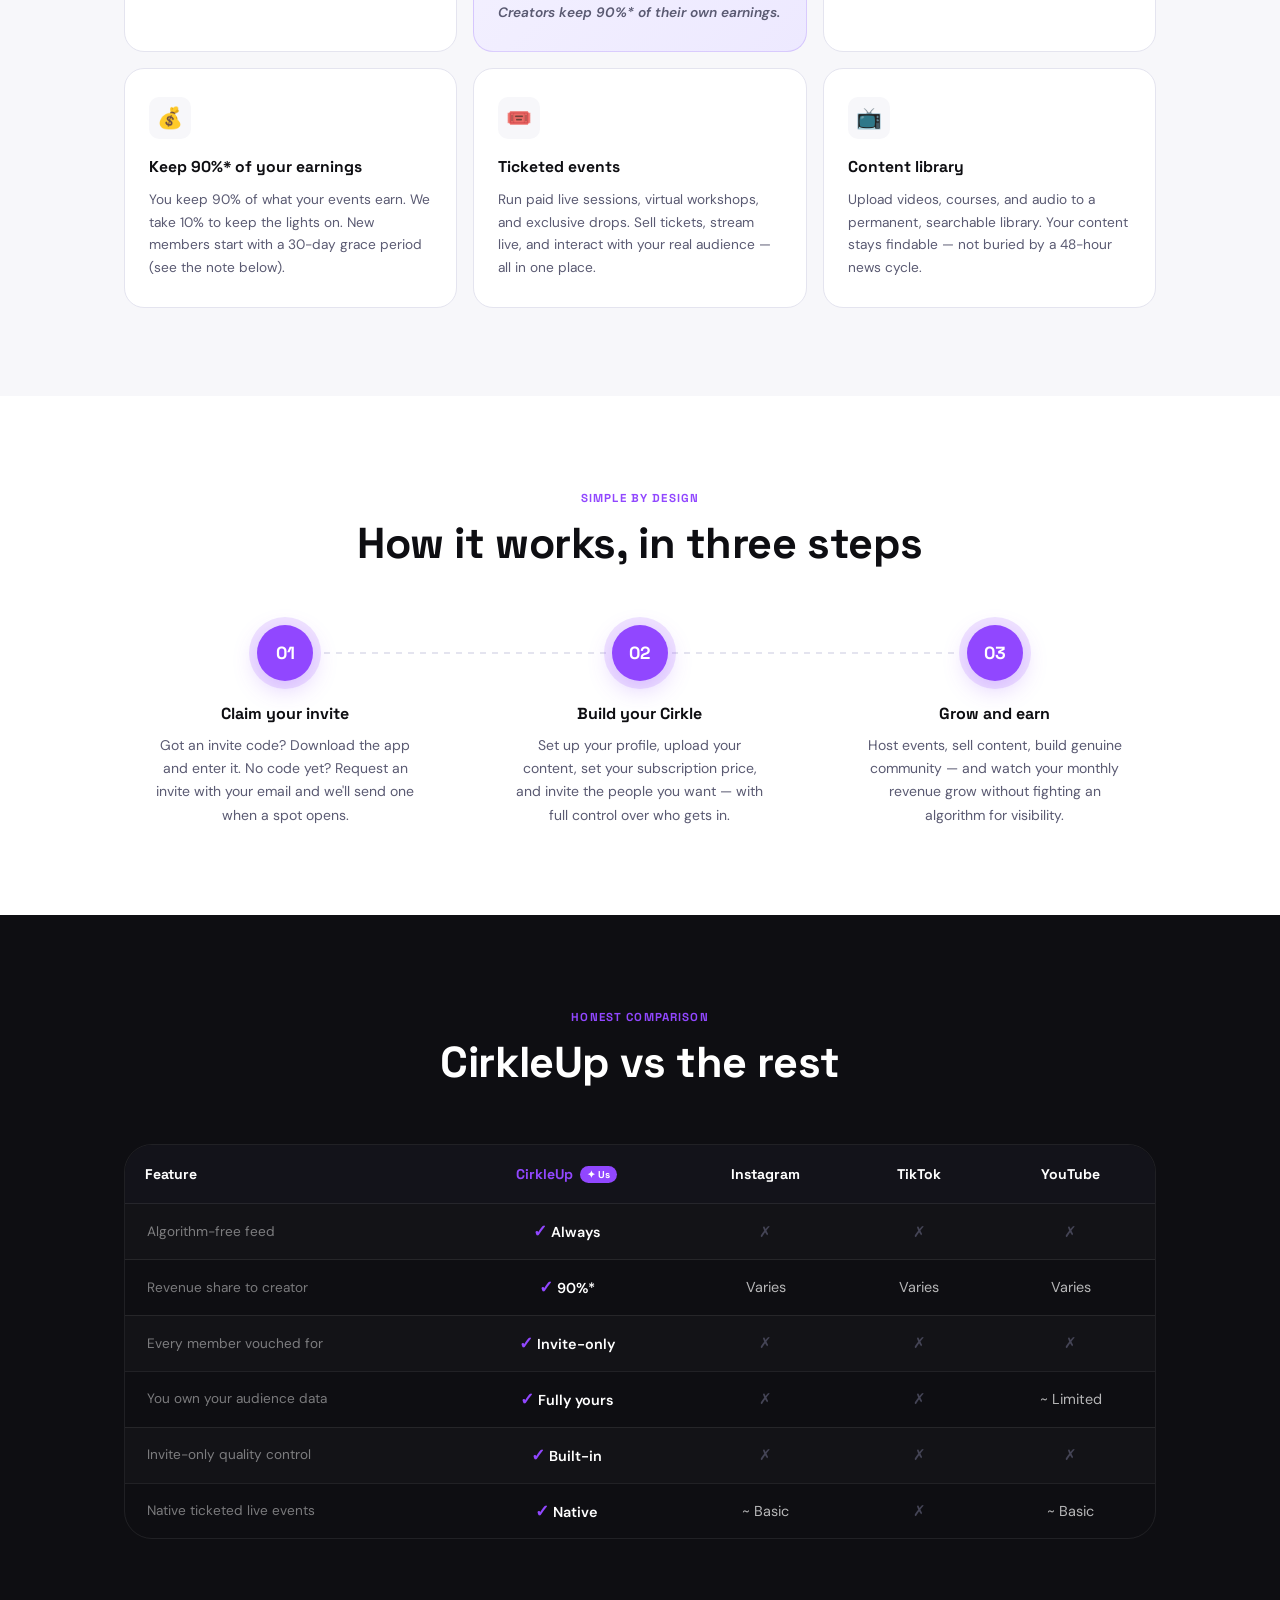
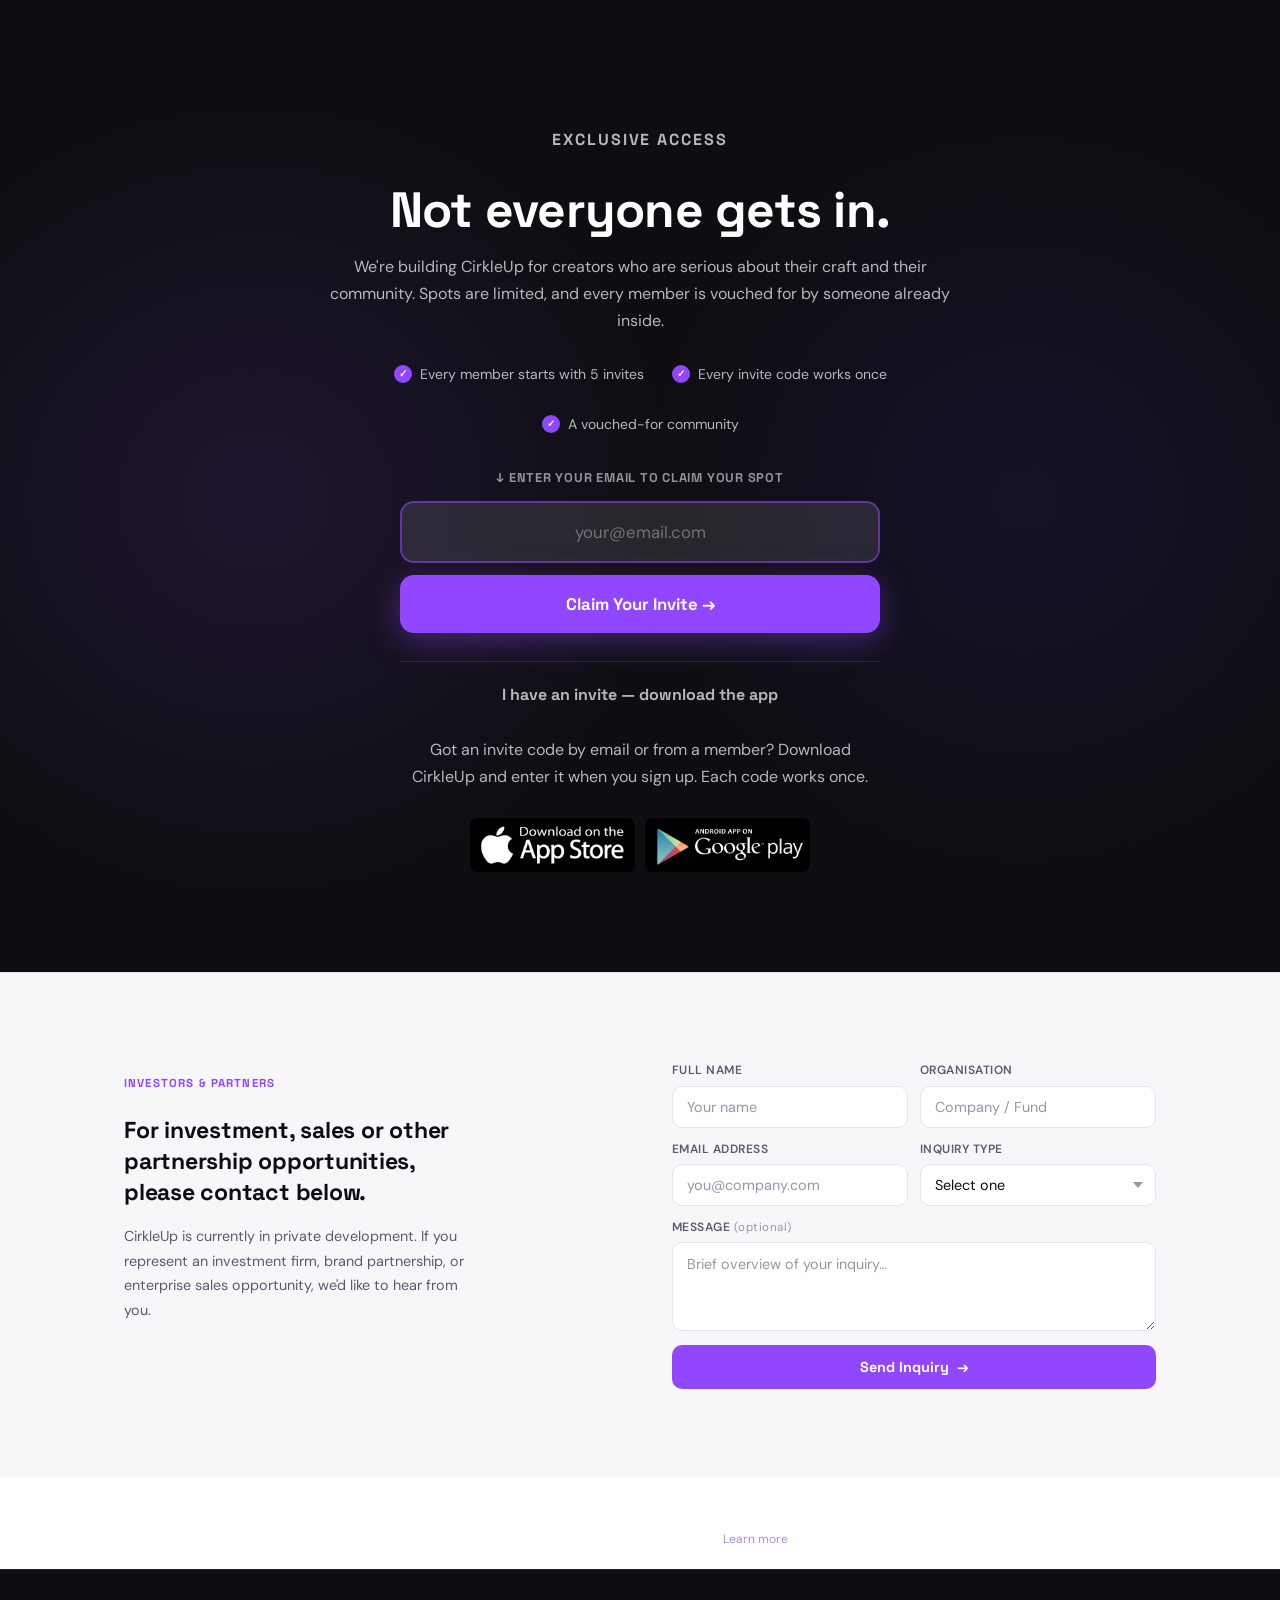
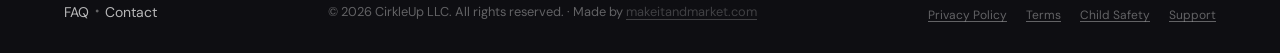
==== commit b543274f: "new edits" ====
--- a/index.html
+++ b/index.html
@@ -4,7 +4,7 @@
 <meta charset="UTF-8"/>
 <meta name="viewport" content="width=device-width, initial-scale=1.0"/>
 <title>CirkleUp — Social Media, Fixed.</title>
-<meta name="description" content="Invite-only. Creator-first. No algorithms. Join 2,400+ creators on the waitlist."/>
+<meta name="description" content="Invite-only. Creator-first. No algorithms. Keep 90%* of what you earn. Download the app and join with an invite code."/>
 <meta property="og:title" content="CirkleUp — Social Media, Fixed."/>
 <meta property="og:description" content="The only social platform you can't sign up for. Request your invite."/>
 <meta property="og:type" content="website"/>
@@ -759,7 +759,7 @@
     <ul class="hero-bullets">
       <li><span class="hb-icon" aria-hidden="true">↘</span>Algorithms kill your reach.</li>
       <li><span class="hb-icon" aria-hidden="true">⊘</span>Bots flood your community.</li>
-      <li><span class="hb-icon" aria-hidden="true">⊖</span>Platforms take 45% of what you earn.</li>
+      <li><span class="hb-icon" aria-hidden="true">⊖</span>Platforms take a big cut of what you earn.</li>
     </ul>
 
     <div class="lineage-callout">
@@ -790,15 +790,8 @@
     </div>
 
     <div class="social-proof">
-      <div class="avatar-stack">
-        <div class="av av-1">MR</div>
-        <div class="av av-2">JS</div>
-        <div class="av av-3">AK</div>
-        <div class="av av-4">TC</div>
-        <div class="av av-5">LP</div>
-      </div>
       <p class="proof-text">
-        <strong>2,400+ creators</strong> across music, tech &amp; fashion — already waiting
+        <strong>Built for creators</strong> in music, tech &amp; fashion
       </p>
     </div>
 
@@ -909,8 +902,8 @@
 <div class="stats-section">
   <div class="stats-inner reveal">
     <div class="stat">
-      <p class="stat-num">2,400+</p>
-      <p class="stat-label">Creators on the waitlist</p>
+      <p class="stat-num">5</p>
+      <p class="stat-label">Invites for every new member</p>
     </div>
     <div class="stat">
       <p class="stat-num">90%*</p>
@@ -953,7 +946,7 @@
       <article class="problem-card reveal">
         <div class="prob-icon-wrap">📉</div>
         <h3>Algorithm manipulation</h3>
-        <p>Platforms decide who sees your content — and it's rarely the people who actually want to. Organic reach is down 90% unless you pay to boost.</p>
+        <p>Platforms decide who sees your content — and it's rarely the people who actually want to. Too often, reach depends on paying to boost.</p>
       </article>
       <article class="problem-card reveal d1">
         <div class="prob-icon-wrap">🤖</div>
@@ -963,7 +956,7 @@
       <article class="problem-card reveal d2">
         <div class="prob-icon-wrap">💸</div>
         <h3>Platform takes the cut</h3>
-        <p>YouTube takes 45%. Spotify takes 70%. You do the work, build the audience, and they take the money. You're a revenue source, not a partner.</p>
+        <p>Big platforms keep a large share of what you earn. You do the work and build the audience, and they take the cut. You're a revenue source, not a partner.</p>
       </article>
       <article class="problem-card reveal d3">
         <div class="prob-icon-wrap">🎯</div>
@@ -1204,7 +1197,7 @@
       <div class="step reveal">
         <div class="step-num">01</div>
         <h3>Claim your invite</h3>
-        <p>Drop your email on the waitlist. Every Monday we release a batch of invites — highest-quality creators get priority access first.</p>
+        <p>Got an invite code? Download the app and enter it. No code yet? Request an invite with your email and we'll send one when a spot opens.</p>
       </div>
       <div class="step reveal d1">
         <div class="step-num">02</div>
@@ -1252,12 +1245,12 @@
           <tr>
             <td class="col-feat">Revenue share to creator</td>
             <td class="col-us"><span class="ck">✓</span> 90%*</td>
-            <td>~55%</td>
-            <td>~54%</td>
-            <td>~55%</td>
+            <td>Varies</td>
+            <td>Varies</td>
+            <td>Varies</td>
           </tr>
           <tr>
-            <td class="col-feat">Bot-free community</td>
+            <td class="col-feat">Every member vouched for</td>
             <td class="col-us"><span class="ck">✓</span> Invite-only</td>
             <td><span class="cx">✗</span></td>
             <td><span class="cx">✗</span></td>
@@ -1299,10 +1292,10 @@
   <div class="cta-inner">
     <p class="cta-eyebrow reveal">Exclusive access</p>
     <h2 class="reveal d1">Not everyone gets in.</h2>
-    <p class="reveal d2">We're building CirkleUp for creators who are serious about their craft and their community. Spots are limited. Every week a small batch opens up — and they go fast.</p>
+    <p class="reveal d2">We're building CirkleUp for creators who are serious about their craft and their community. Spots are limited, and every member is vouched for by someone already inside.</p>
     <div class="cta-checks reveal d2">
       <div class="cta-check"><div class="cta-dot">✓</div>Every member starts with 5 invites</div>
-      <div class="cta-check"><div class="cta-dot">✓</div>Invites drop every Monday</div>
+      <div class="cta-check"><div class="cta-dot">✓</div>Every invite code works once</div>
       <div class="cta-check"><div class="cta-dot">✓</div>A vouched-for community</div>
     </div>
     <div class="reveal d3">
@@ -1395,7 +1388,7 @@
       <span class="footer-sep" aria-hidden="true">•</span>
       <a href="#contact">Contact</a>
     </nav>
-    <p class="footer-copy">© 2026 CirkleUp. All rights reserved. · Made by <a href="https://makeitandmarket.com" target="_blank" rel="noopener" style="color:inherit;opacity:0.6;text-decoration:underline;text-underline-offset:3px;">makeitandmarket.com</a></p>
+    <p class="footer-copy">© 2026 CirkleUp LLC. All rights reserved. · Made by <a href="https://makeitandmarket.com" target="_blank" rel="noopener" style="color:inherit;opacity:0.6;text-decoration:underline;text-underline-offset:3px;">makeitandmarket.com</a></p>
     <div style="margin-top:8px;font-size:0.75rem;">
       <a href="/privacy" style="color:rgba(255,255,255,0.35);text-decoration:underline;text-underline-offset:2px;margin-right:16px;">Privacy Policy</a>
       <a href="/terms" style="color:rgba(255,255,255,0.35);text-decoration:underline;text-underline-offset:2px;margin-right:16px;">Terms</a>
@@ -1414,7 +1407,7 @@
     <button class="modal-close" id="modalClose" aria-label="Close">×</button>
     <div class="modal-ico">🎉</div>
     <h2 id="modalTitle">You're on the list!</h2>
-    <p>We've added you to the CirkleUp waitlist. Invites drop every Monday — keep an eye on your inbox.</p>
+    <p>We've added you to the invite list. We'll email you an invite code when a spot opens, so keep an eye on your inbox.</p>
     <p class="modal-ref" id="modalRef"></p>
     <button class="btn btn-primary btn-md" id="modalCloseBtn">
       Got it — I'll watch my inbox <span class="arr">→</span>
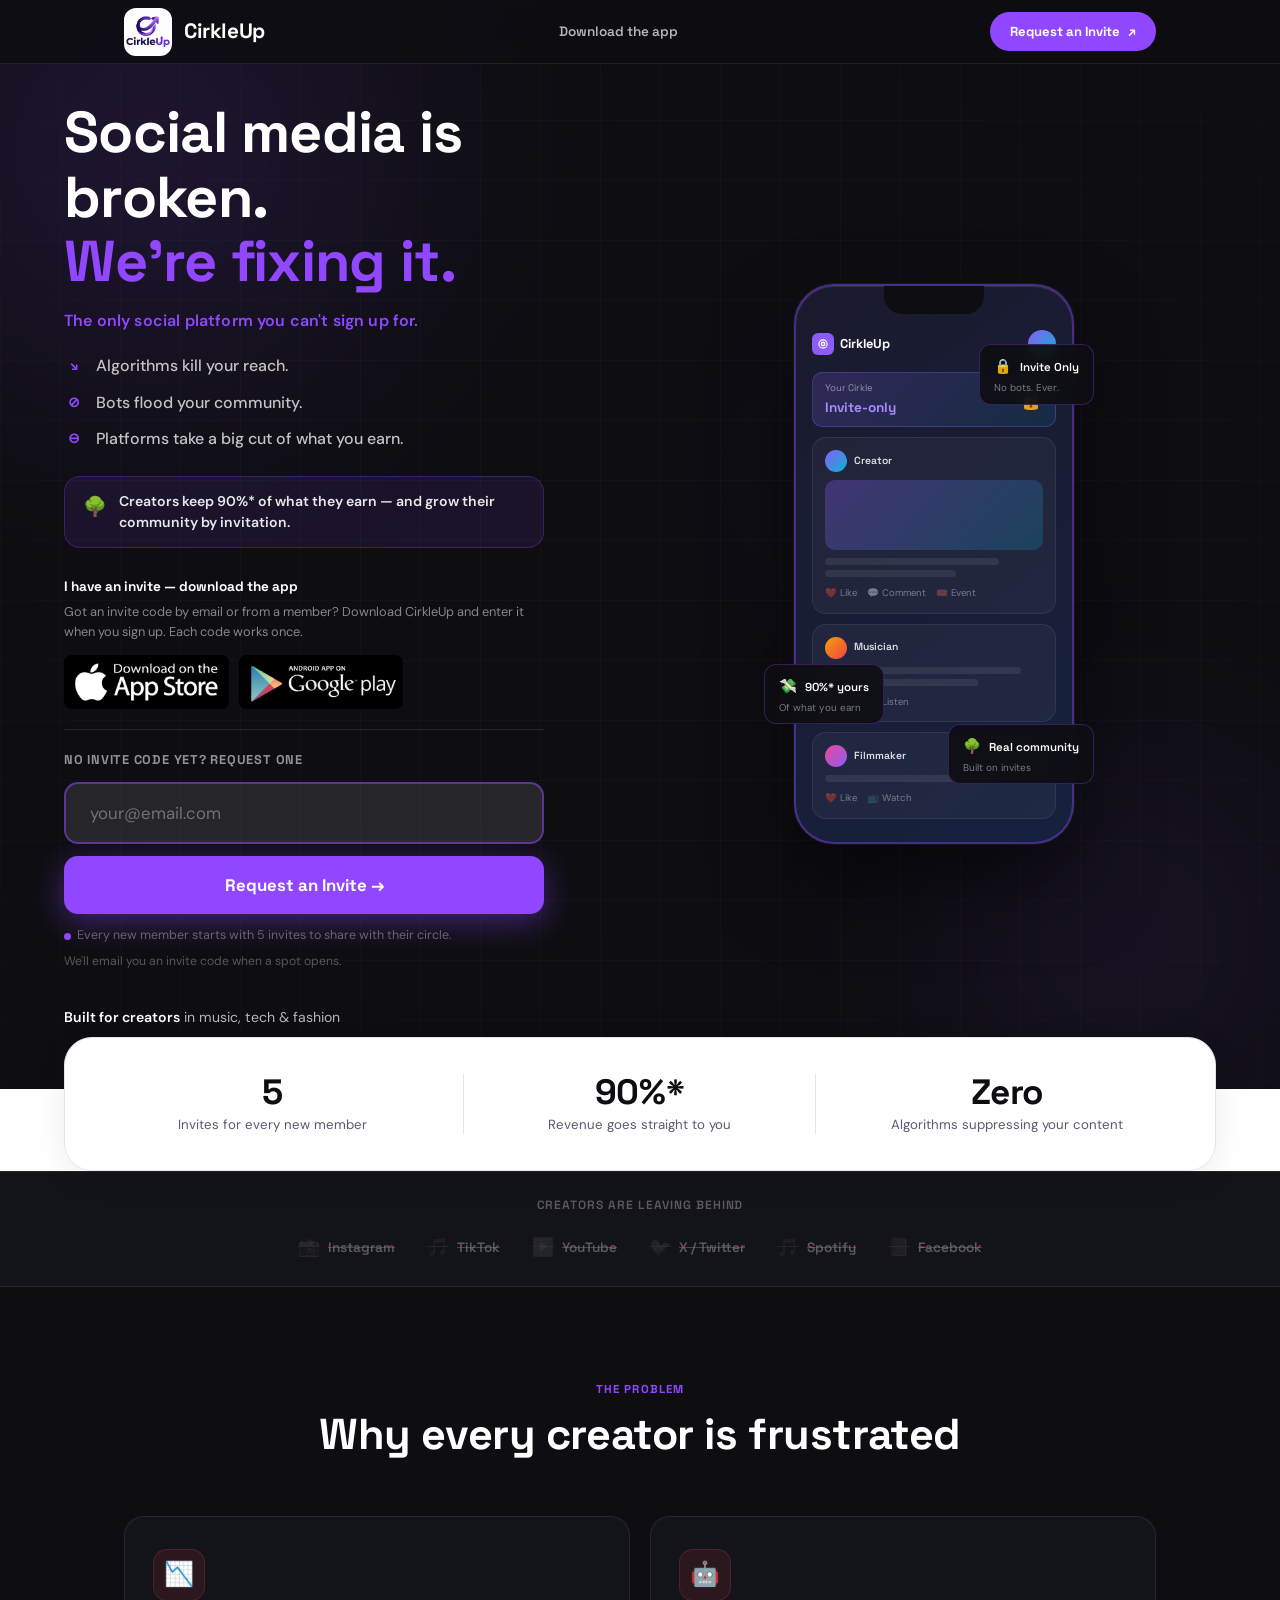
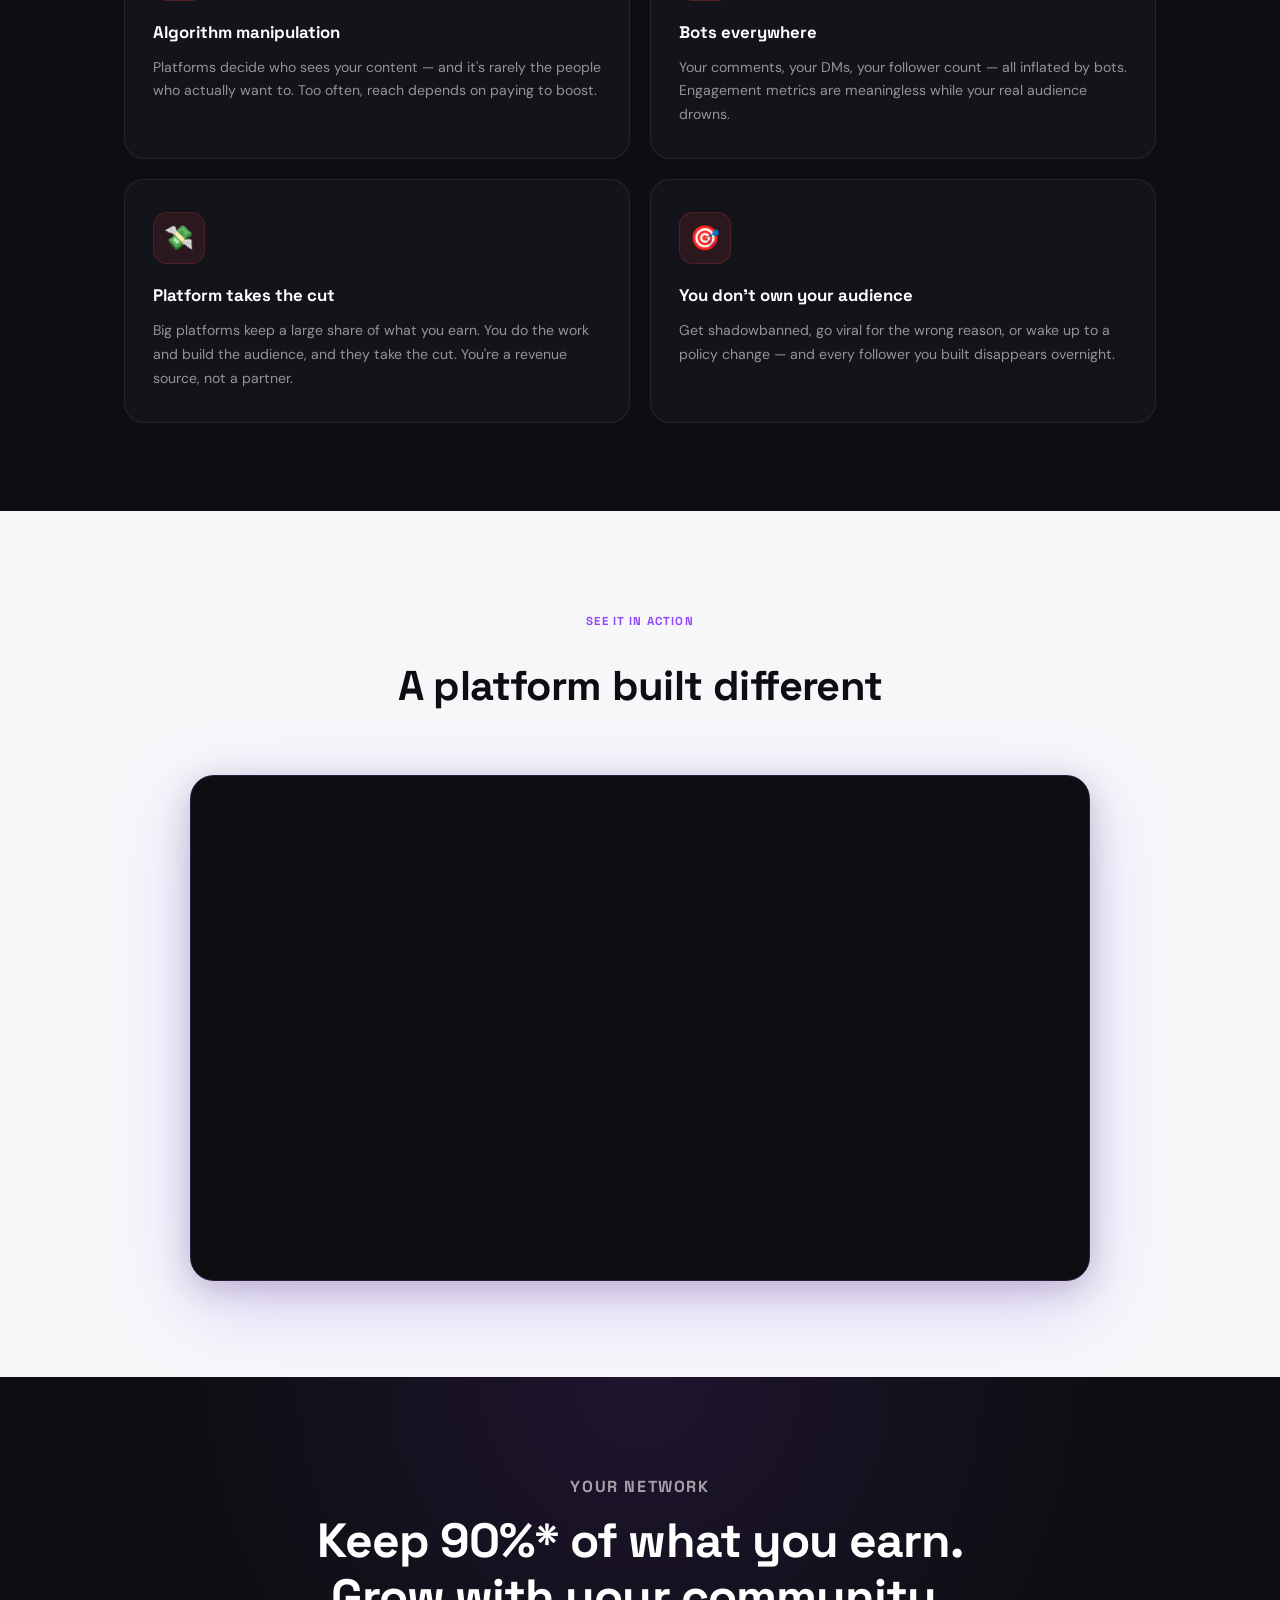
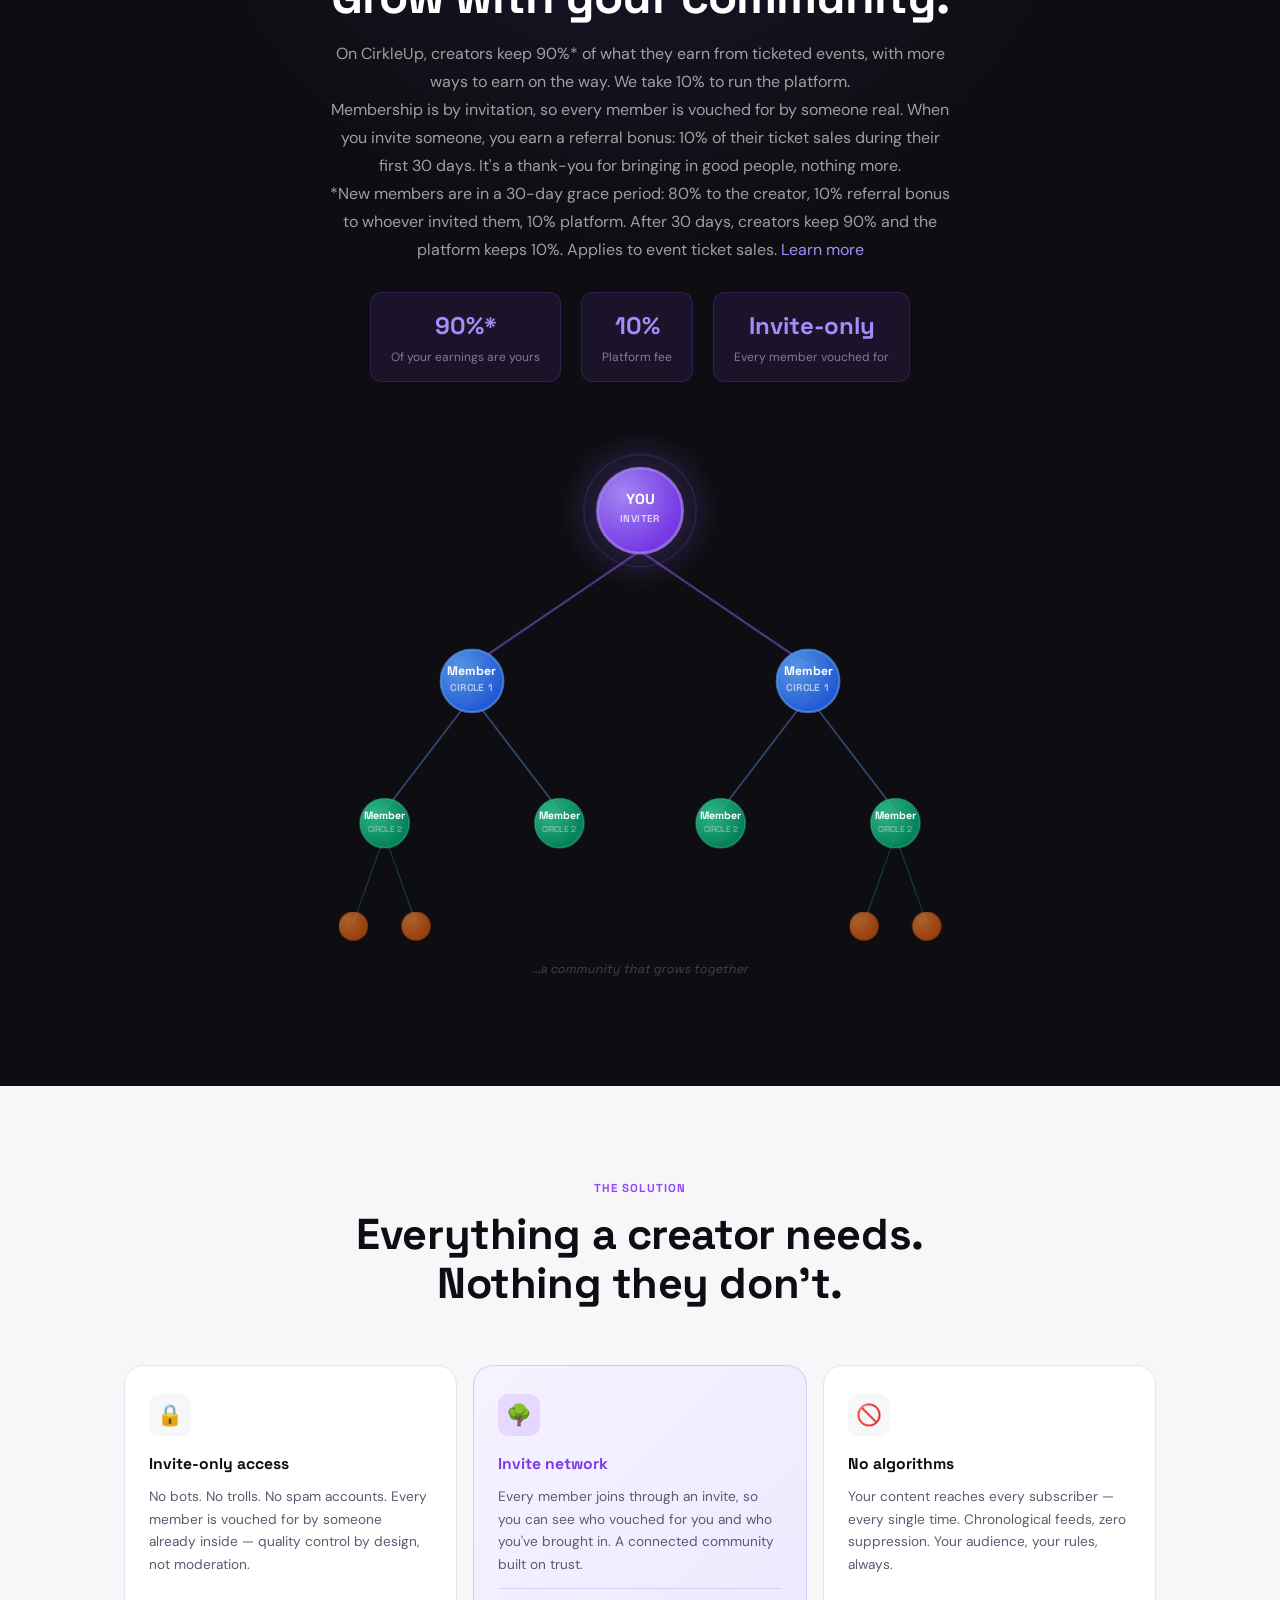
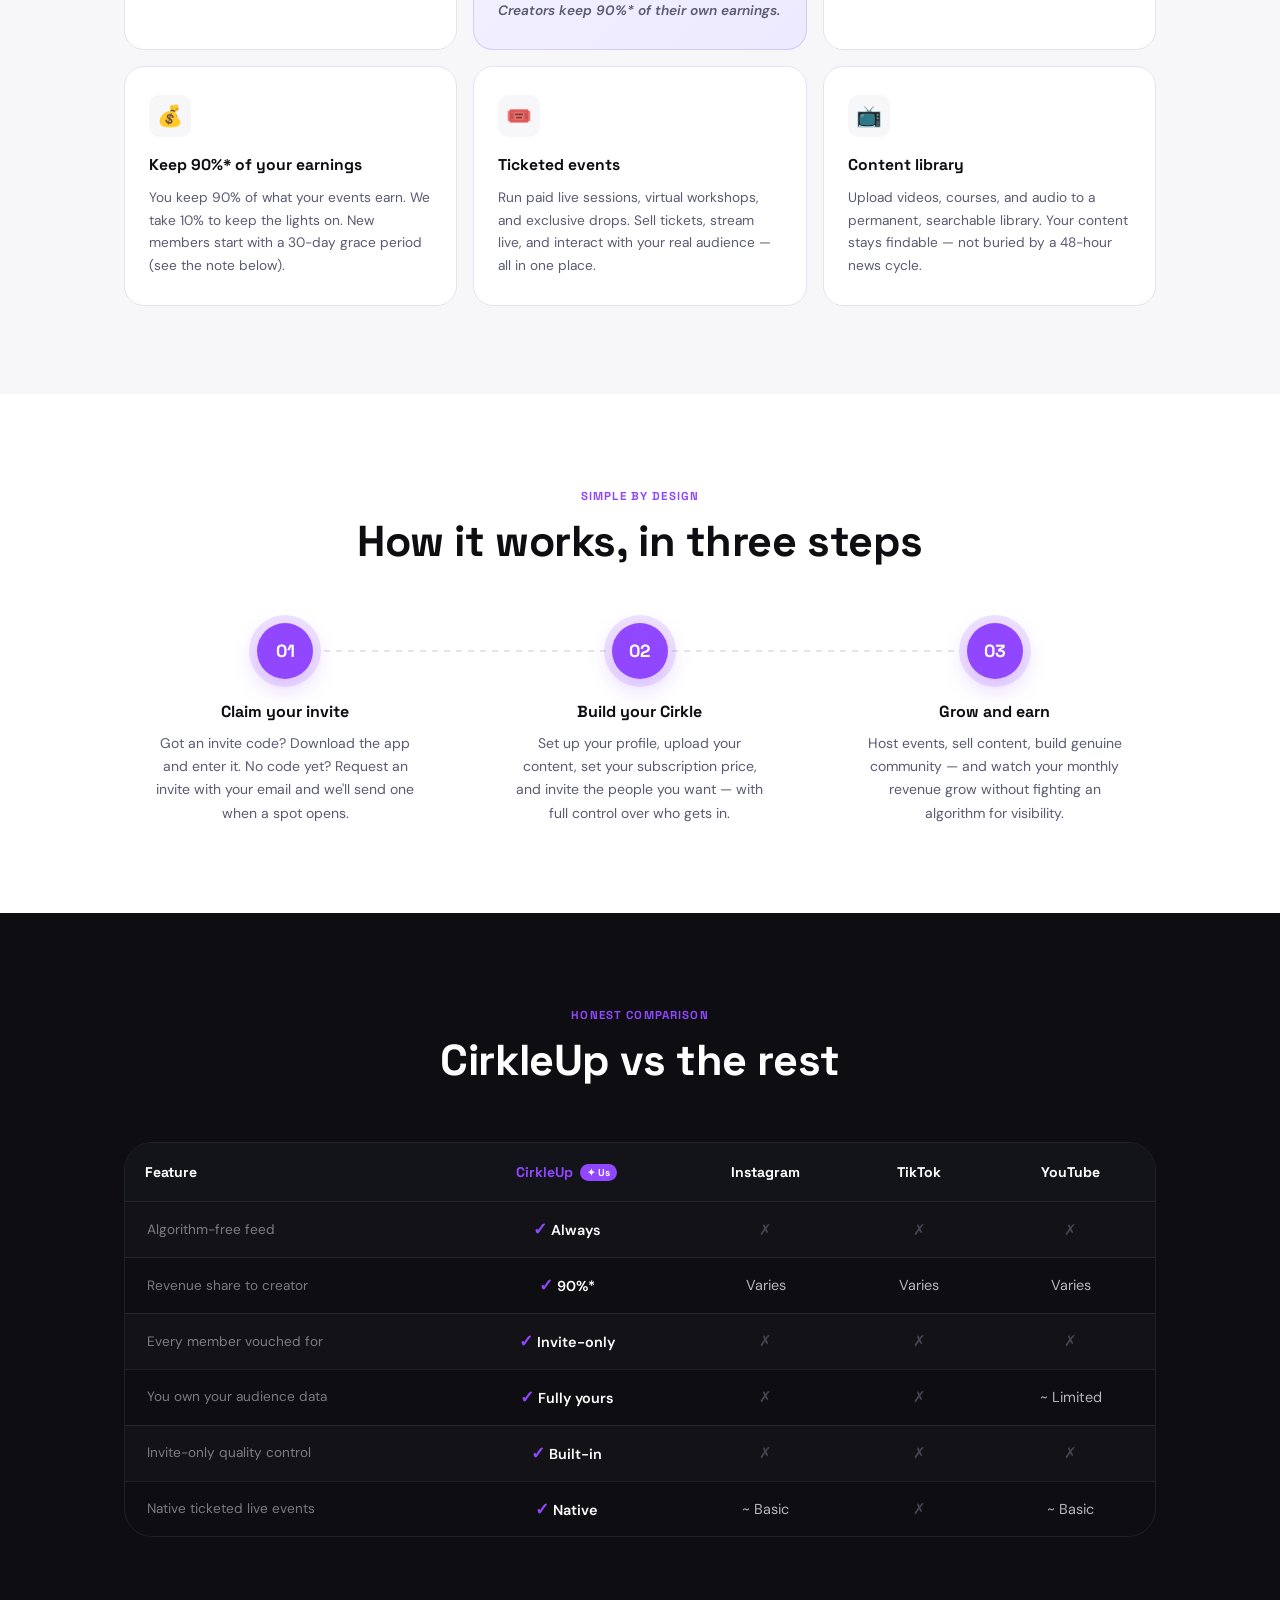
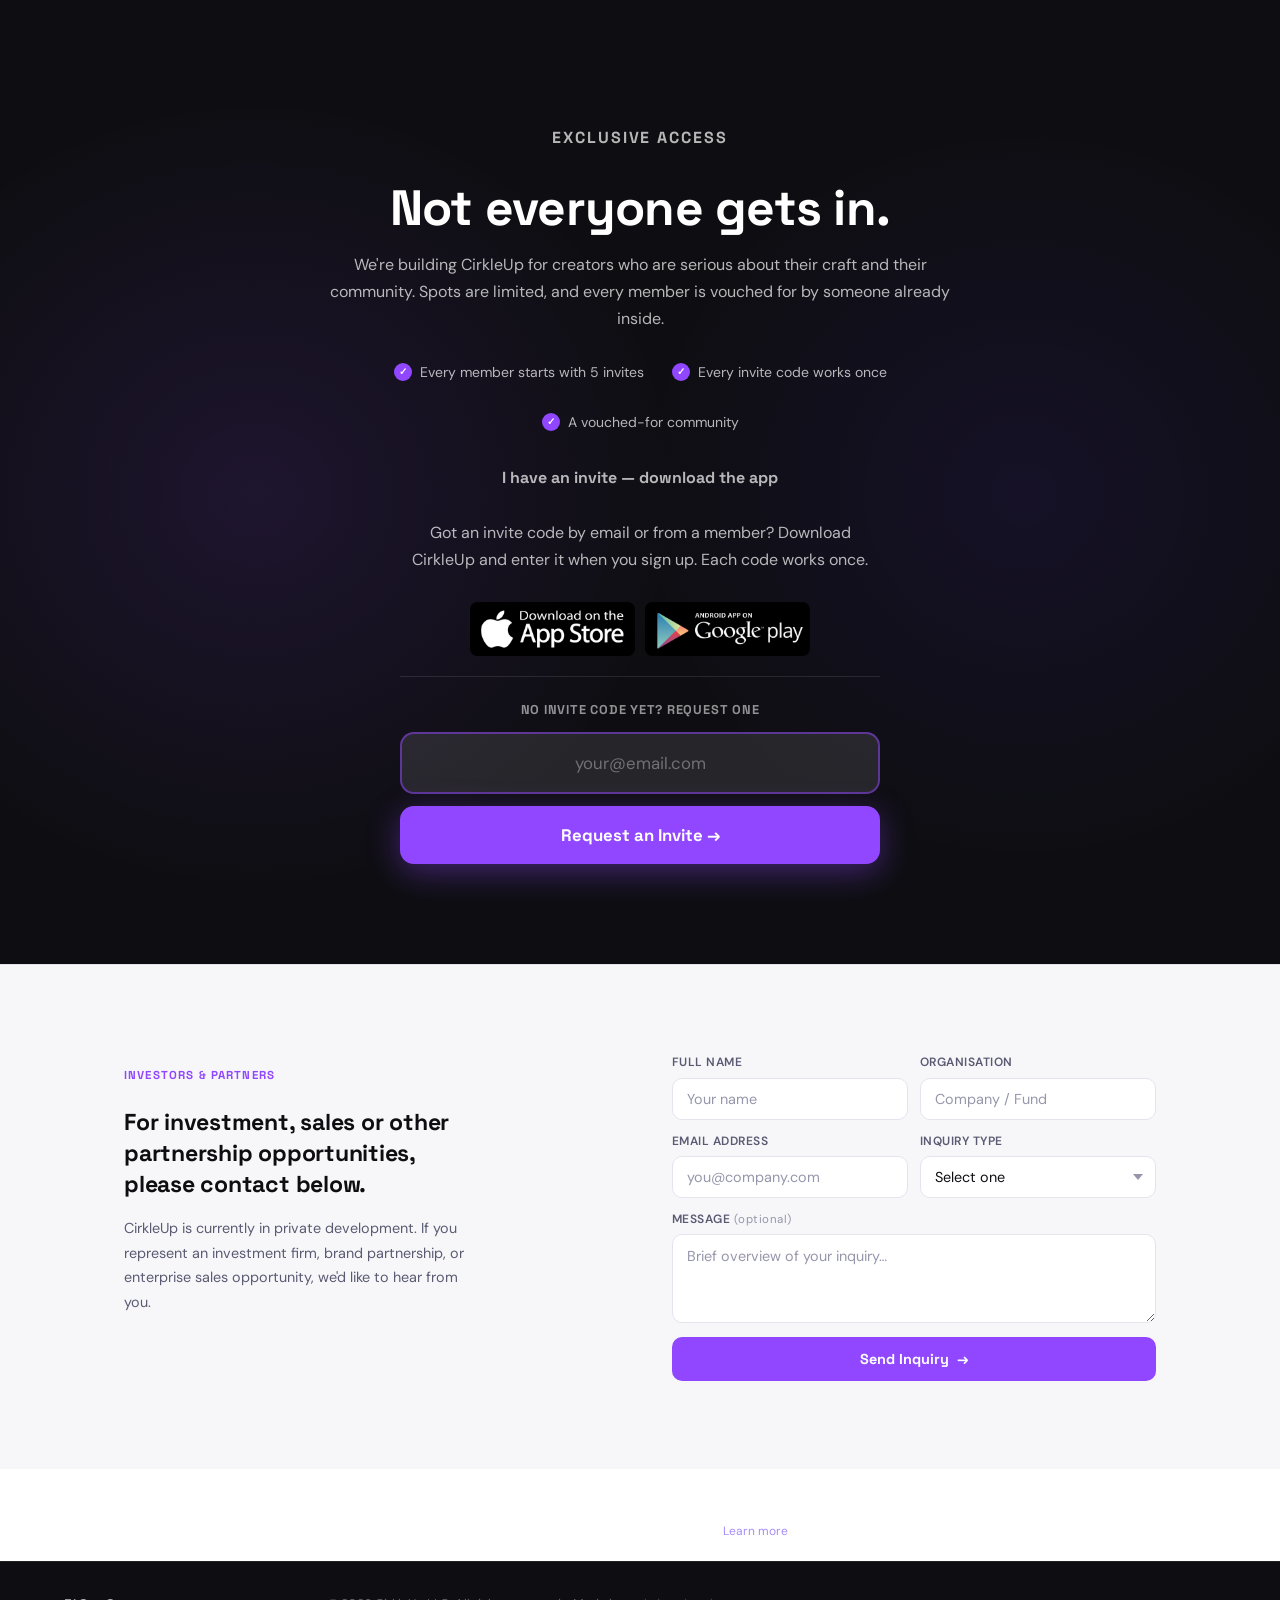
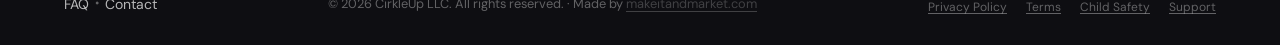
==== commit c0467d1f: "new edits" ====
--- a/index.html
+++ b/index.html
@@ -702,6 +702,7 @@
 .store-badge{display:inline-block;line-height:0;transition:transform .2s ease,opacity .2s ease;}
 .store-badge:hover{transform:translateY(-1px);opacity:.9;}
 .store-badge img{height:54px;width:auto;display:block;}
+.invite-path--first{margin-top:0;padding-top:0;border-top:none;padding-bottom:20px;margin-bottom:20px;border-bottom:1px solid rgba(255,255,255,0.1);}
 .store-btn{display:inline-flex;flex-direction:column;align-items:flex-start;justify-content:center;gap:1px;padding:9px 18px;border-radius:12px;background:rgba(255,255,255,0.06);border:1.5px solid rgba(255,255,255,0.18);color:#fff;text-decoration:none;font-family:'Space Grotesk',sans-serif;transition:all .2s ease;min-width:160px;}
 .store-btn:hover{background:rgba(255,255,255,0.12);border-color:rgba(255,255,255,0.35);transform:translateY(-1px);}
 .store-btn small{font-size:0.65rem;font-weight:500;color:rgba(255,255,255,0.6);letter-spacing:0.02em;}
@@ -713,6 +714,7 @@
 @media (max-width:900px){.invite-path{text-align:center;}.invite-path .store-row{justify-content:center;}}
 @media (max-width:480px){.nav-app-link{display:none;}.store-badge img{height:48px;}}
 
+.invite-path--center.invite-path--first{margin:0 auto 22px;}
 .fine-print{font-size:0.75rem;line-height:1.6;color:rgba(255,255,255,0.45);max-width:620px;margin:14px auto 0;}
 .fine-print a{color:#a78bfa;}
 .fine-print--page{max-width:none;text-align:center;padding:20px 0;color:rgba(255,255,255,0.5);}
@@ -730,9 +732,9 @@
       <img src="/apple-touch-icon.png" alt="CirkleUp logo" style="width:48px;height:48px;border-radius:12px;object-fit:cover;display:block;flex-shrink:0;"/>
       CirkleUp
     </a>
-    <a href="#download" class="nav-app-link">Have an invite?</a>
+    <a href="#download" class="nav-app-link">Download the app</a>
     <a href="#waitlist" class="btn btn-primary btn-sm">
-      Claim Your Invite <span class="arr">↗</span>
+      Request an Invite <span class="arr">↗</span>
     </a>
   </div>
 </header>
@@ -768,18 +770,7 @@
     </div>
 
     <div class="hero-form-wrap" id="waitlist">
-      <p style="font-size:0.8rem;font-weight:700;letter-spacing:0.06em;text-transform:uppercase;color:rgba(255,255,255,0.55);margin-bottom:12px;font-family:'Space Grotesk',sans-serif;">↓ Enter your email to claim your spot</p>
-      <form class="hero-form" id="heroForm" novalidate style="flex-direction:column;gap:12px;">
-        <label for="heroEmail" class="sr-only">Email address</label>
-        <input type="email" id="heroEmail" name="email" class="hero-input" placeholder="your@email.com" autocomplete="email" required style="border-radius:14px;padding:18px 24px;font-size:1.05rem;background:rgba(255,255,255,0.1);border:2px solid rgba(145,71,255,0.5);"/>
-        <button type="submit" class="btn btn-primary btn-lg" id="heroBtn" style="border-radius:14px;width:100%;font-size:1.05rem;padding:18px 24px;justify-content:center;background:#9147ff;box-shadow:0 8px 32px rgba(145,71,255,0.4);">
-          Claim Your Invite →
-        </button>
-      </form>
-      <span class="input-err" id="heroErr"></span>
-      <p class="invite-note" style="margin-top:12px;">Every new member starts with 5 invites to share with their circle.</p>
-      <p class="what-next">We'll email you when your spot opens. You'll get access + 5 invites.</p>
-      <div class="invite-path" id="download">
+      <div class="invite-path invite-path--first" id="download">
         <p class="invite-path-label">I have an invite — download the app</p>
         <p class="invite-path-sub">Got an invite code by email or from a member? Download CirkleUp and enter it when you sign up. Each code works once.</p>
         <div class="store-row">
@@ -787,6 +778,17 @@
           <a class="store-badge" href="https://play.google.com/store/apps/details?id=com.cirkleup.app" target="_blank" rel="noopener"><img src="/img/google-play-badge.png" alt="Get it on Google Play" height="54"/></a>
         </div>
       </div>
+      <p style="font-size:0.8rem;font-weight:700;letter-spacing:0.06em;text-transform:uppercase;color:rgba(255,255,255,0.55);margin-bottom:12px;font-family:'Space Grotesk',sans-serif;">No invite code yet? Request one</p>
+      <form class="hero-form" id="heroForm" novalidate style="flex-direction:column;gap:12px;">
+        <label for="heroEmail" class="sr-only">Email address</label>
+        <input type="email" id="heroEmail" name="email" class="hero-input" placeholder="your@email.com" autocomplete="email" required style="border-radius:14px;padding:18px 24px;font-size:1.05rem;background:rgba(255,255,255,0.1);border:2px solid rgba(145,71,255,0.5);"/>
+        <button type="submit" class="btn btn-primary btn-lg" id="heroBtn" style="border-radius:14px;width:100%;font-size:1.05rem;padding:18px 24px;justify-content:center;background:#9147ff;box-shadow:0 8px 32px rgba(145,71,255,0.4);">
+          Request an Invite →
+        </button>
+      </form>
+      <span class="input-err" id="heroErr"></span>
+      <p class="invite-note" style="margin-top:12px;">Every new member starts with 5 invites to share with their circle.</p>
+      <p class="what-next">We'll email you an invite code when a spot opens.</p>
     </div>
 
     <div class="social-proof">
@@ -1299,16 +1301,7 @@
       <div class="cta-check"><div class="cta-dot">✓</div>A vouched-for community</div>
     </div>
     <div class="reveal d3">
-      <p style="font-size:0.8rem;font-weight:700;letter-spacing:0.06em;text-transform:uppercase;color:rgba(255,255,255,0.55);margin-bottom:12px;font-family:'Space Grotesk',sans-serif;">↓ Enter your email to claim your spot</p>
-      <form class="cta-form" id="ctaForm" novalidate style="flex-direction:column;gap:12px;max-width:480px;margin:0 auto;">
-        <label for="ctaEmail" class="sr-only">Email address</label>
-        <input type="email" id="ctaEmail" name="email" class="hero-input" placeholder="your@email.com" autocomplete="email" required style="border-radius:14px;padding:18px 24px;font-size:1.05rem;background:rgba(255,255,255,0.1);border:2px solid rgba(145,71,255,0.5);text-align:center;"/>
-        <button type="submit" class="btn btn-primary btn-lg" id="ctaBtn" style="border-radius:14px;width:100%;font-size:1.05rem;padding:18px 24px;justify-content:center;background:#9147ff;box-shadow:0 8px 32px rgba(145,71,255,0.4);">
-          Claim Your Invite →
-        </button>
-      </form>
-      <span class="input-err" id="ctaErr"></span>
-      <div class="invite-path invite-path--center">
+      <div class="invite-path invite-path--center invite-path--first">
         <p class="invite-path-label">I have an invite — download the app</p>
         <p class="invite-path-sub">Got an invite code by email or from a member? Download CirkleUp and enter it when you sign up. Each code works once.</p>
         <div class="store-row">
@@ -1316,6 +1309,15 @@
           <a class="store-badge" href="https://play.google.com/store/apps/details?id=com.cirkleup.app" target="_blank" rel="noopener"><img src="/img/google-play-badge.png" alt="Get it on Google Play" height="54"/></a>
         </div>
       </div>
+      <p style="font-size:0.8rem;font-weight:700;letter-spacing:0.06em;text-transform:uppercase;color:rgba(255,255,255,0.55);margin-bottom:12px;font-family:'Space Grotesk',sans-serif;">No invite code yet? Request one</p>
+      <form class="cta-form" id="ctaForm" novalidate style="flex-direction:column;gap:12px;max-width:480px;margin:0 auto;">
+        <label for="ctaEmail" class="sr-only">Email address</label>
+        <input type="email" id="ctaEmail" name="email" class="hero-input" placeholder="your@email.com" autocomplete="email" required style="border-radius:14px;padding:18px 24px;font-size:1.05rem;background:rgba(255,255,255,0.1);border:2px solid rgba(145,71,255,0.5);text-align:center;"/>
+        <button type="submit" class="btn btn-primary btn-lg" id="ctaBtn" style="border-radius:14px;width:100%;font-size:1.05rem;padding:18px 24px;justify-content:center;background:#9147ff;box-shadow:0 8px 32px rgba(145,71,255,0.4);">
+          Request an Invite →
+        </button>
+      </form>
+      <span class="input-err" id="ctaErr"></span>
     </div>
   </div>
 </section>
